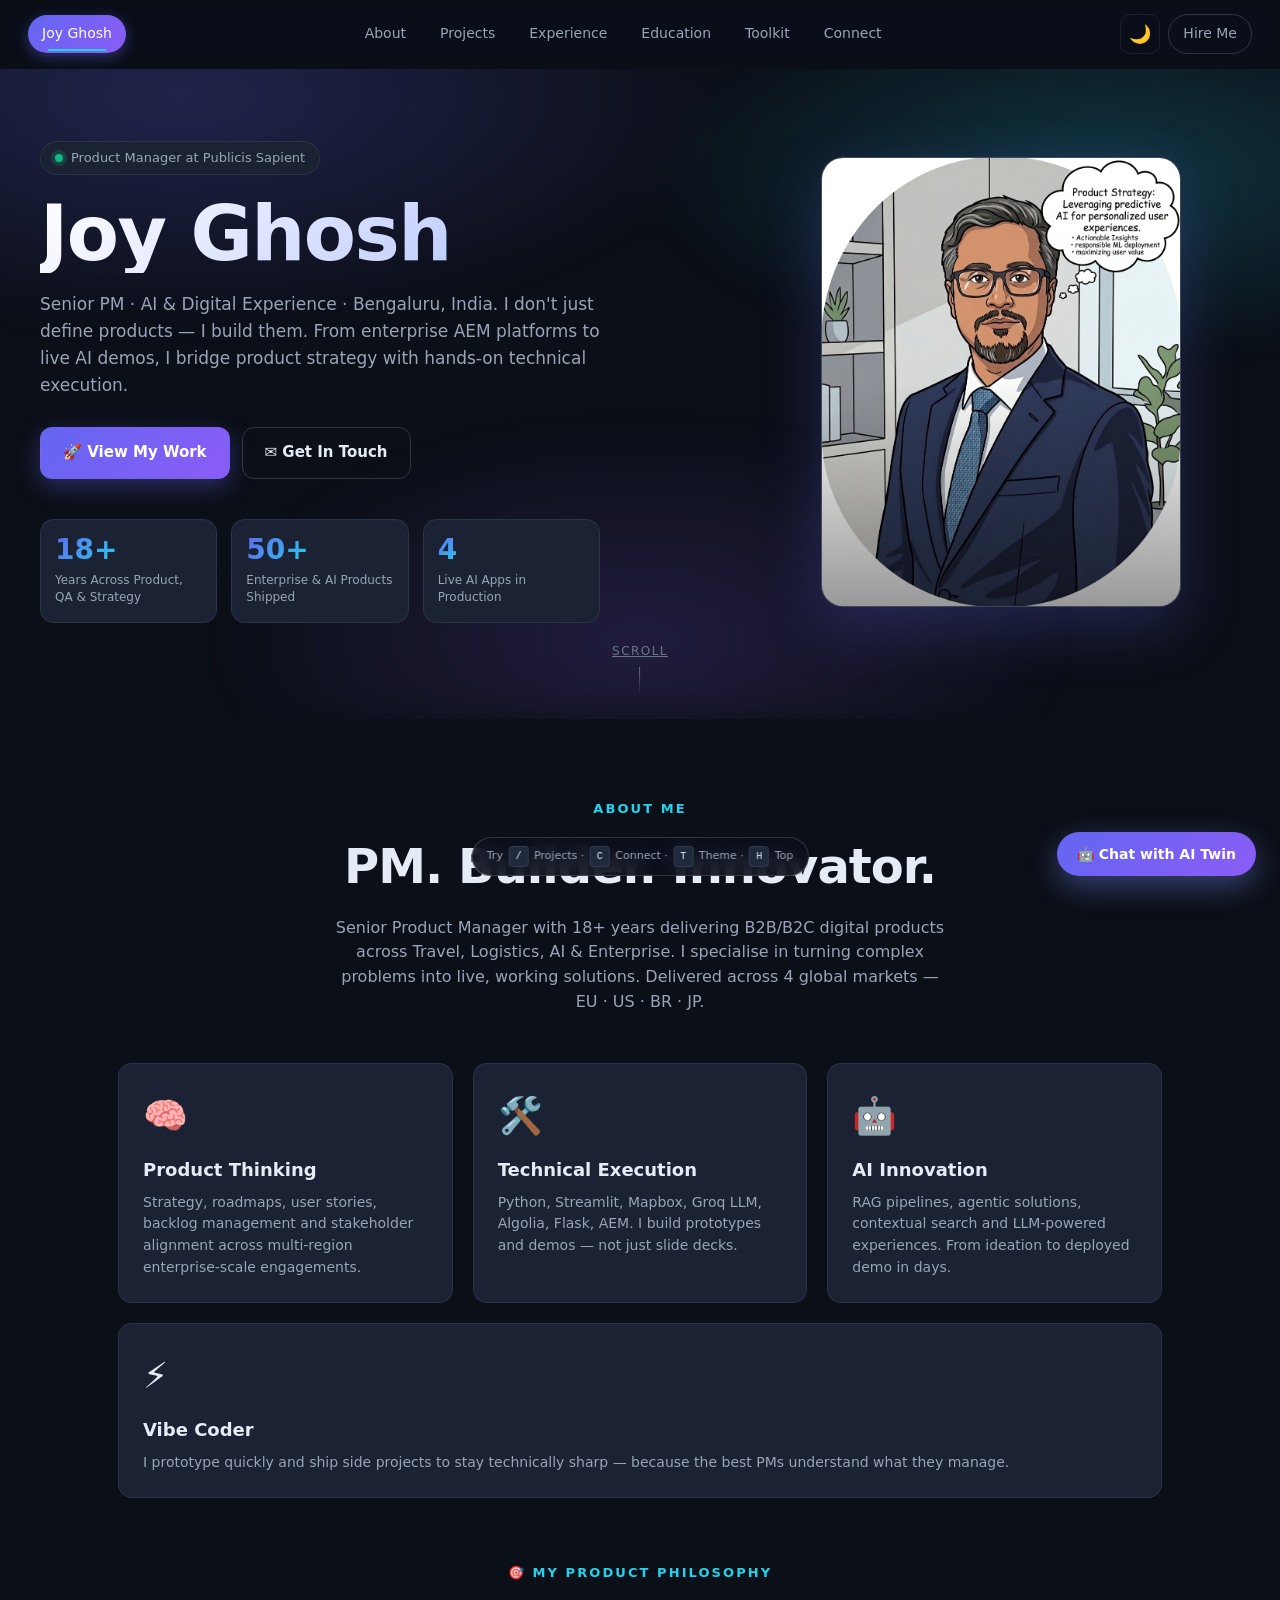
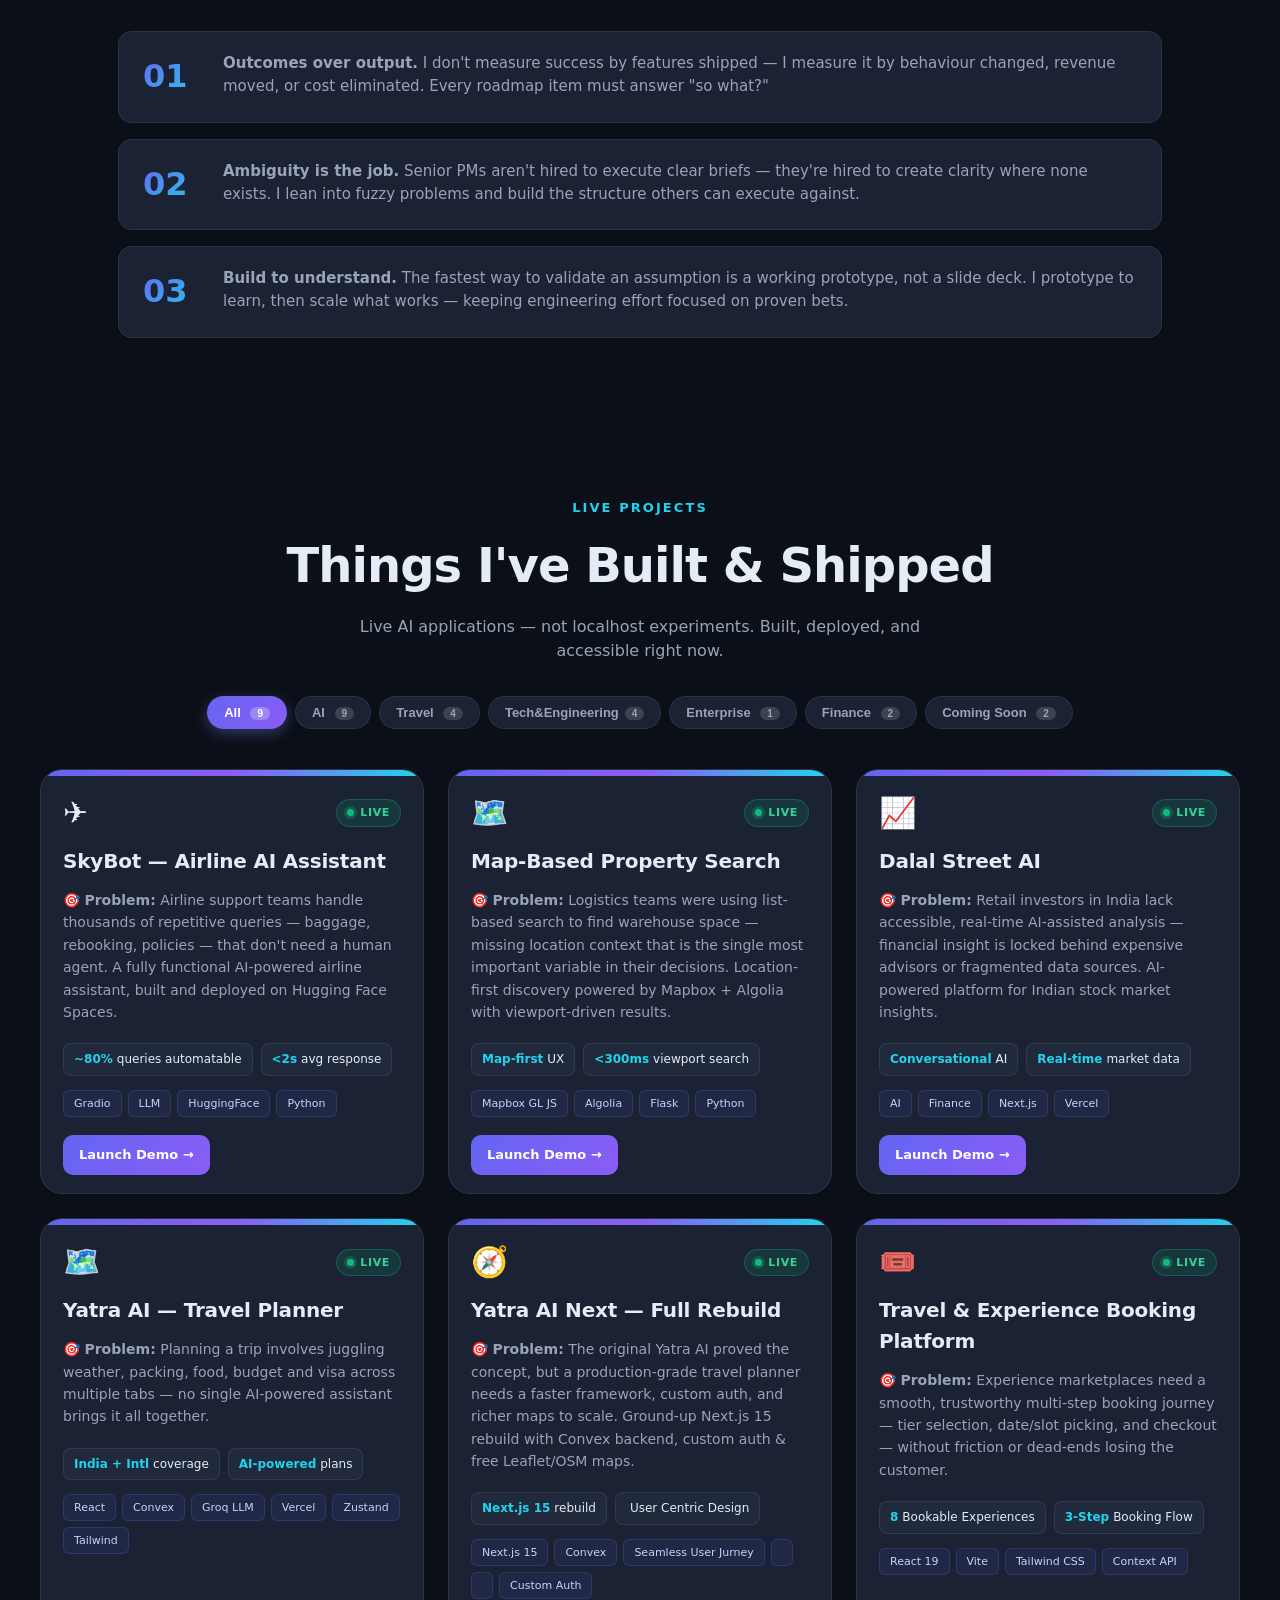
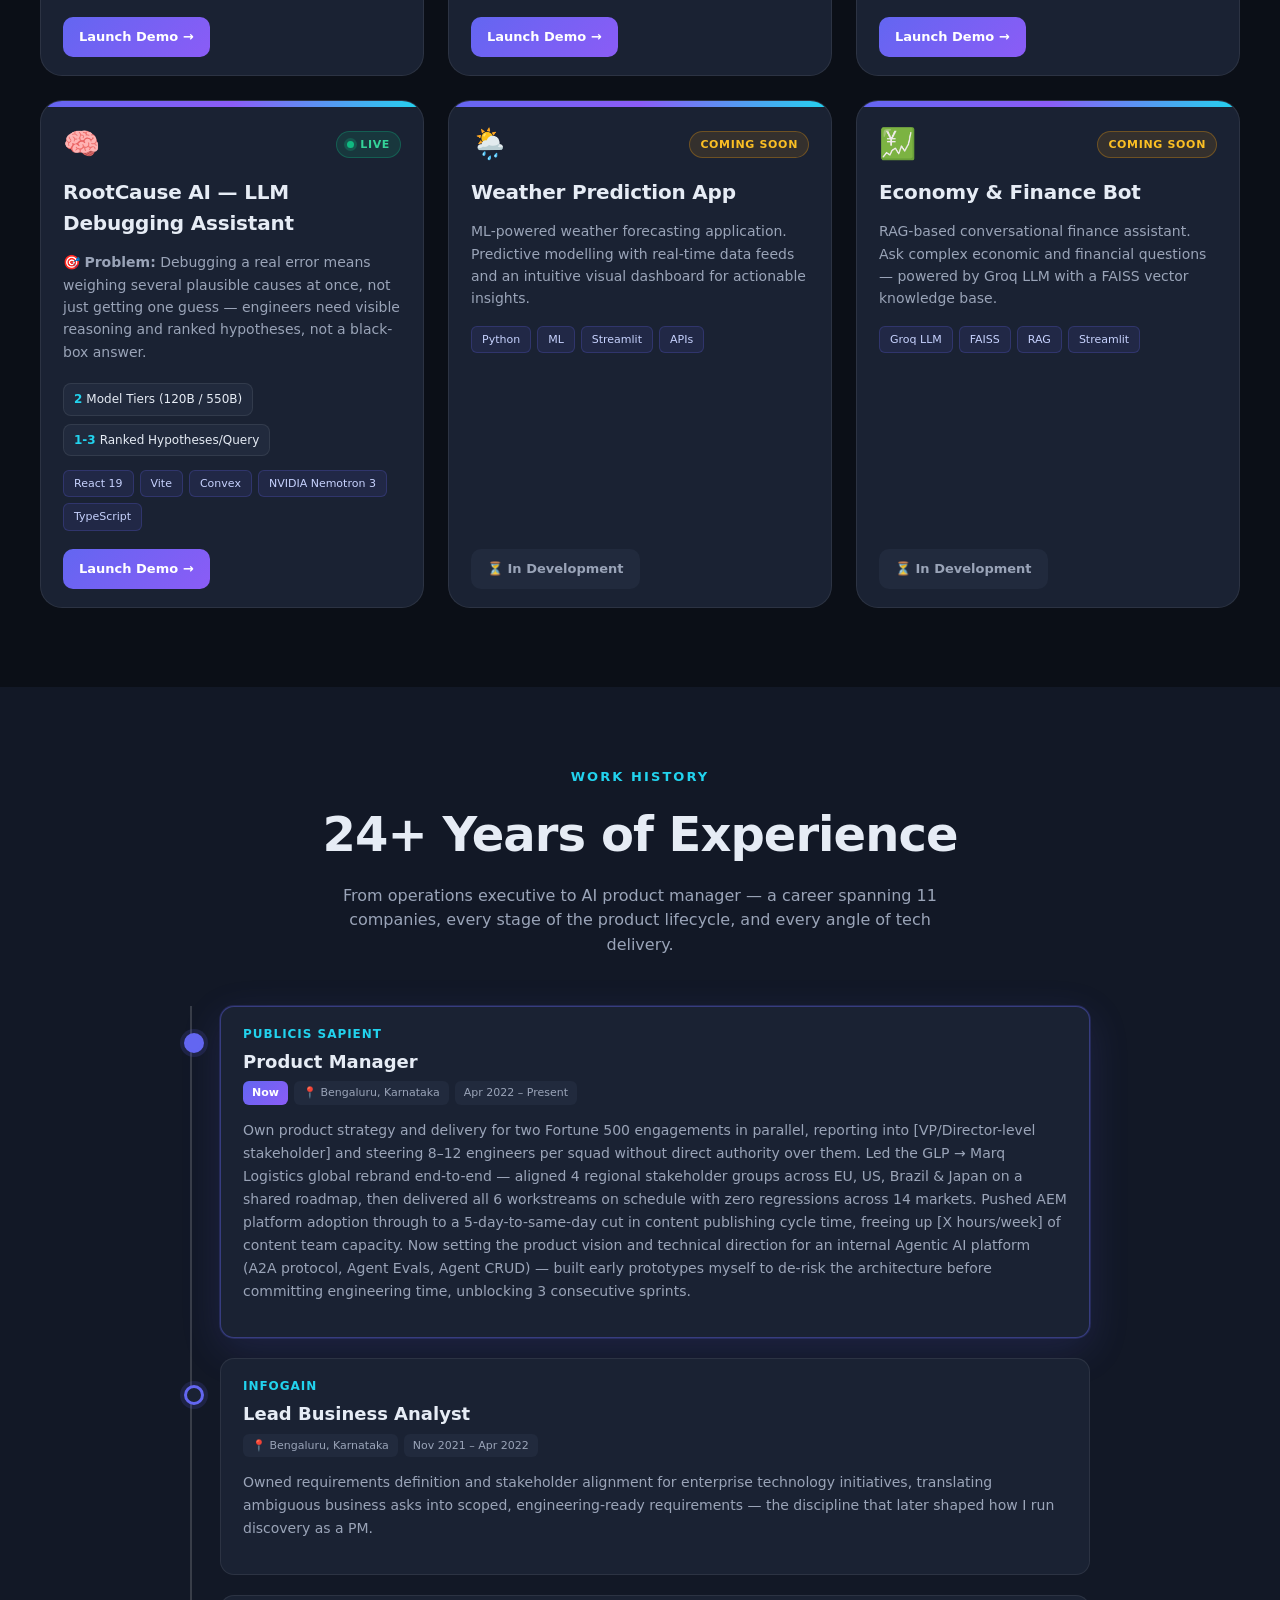
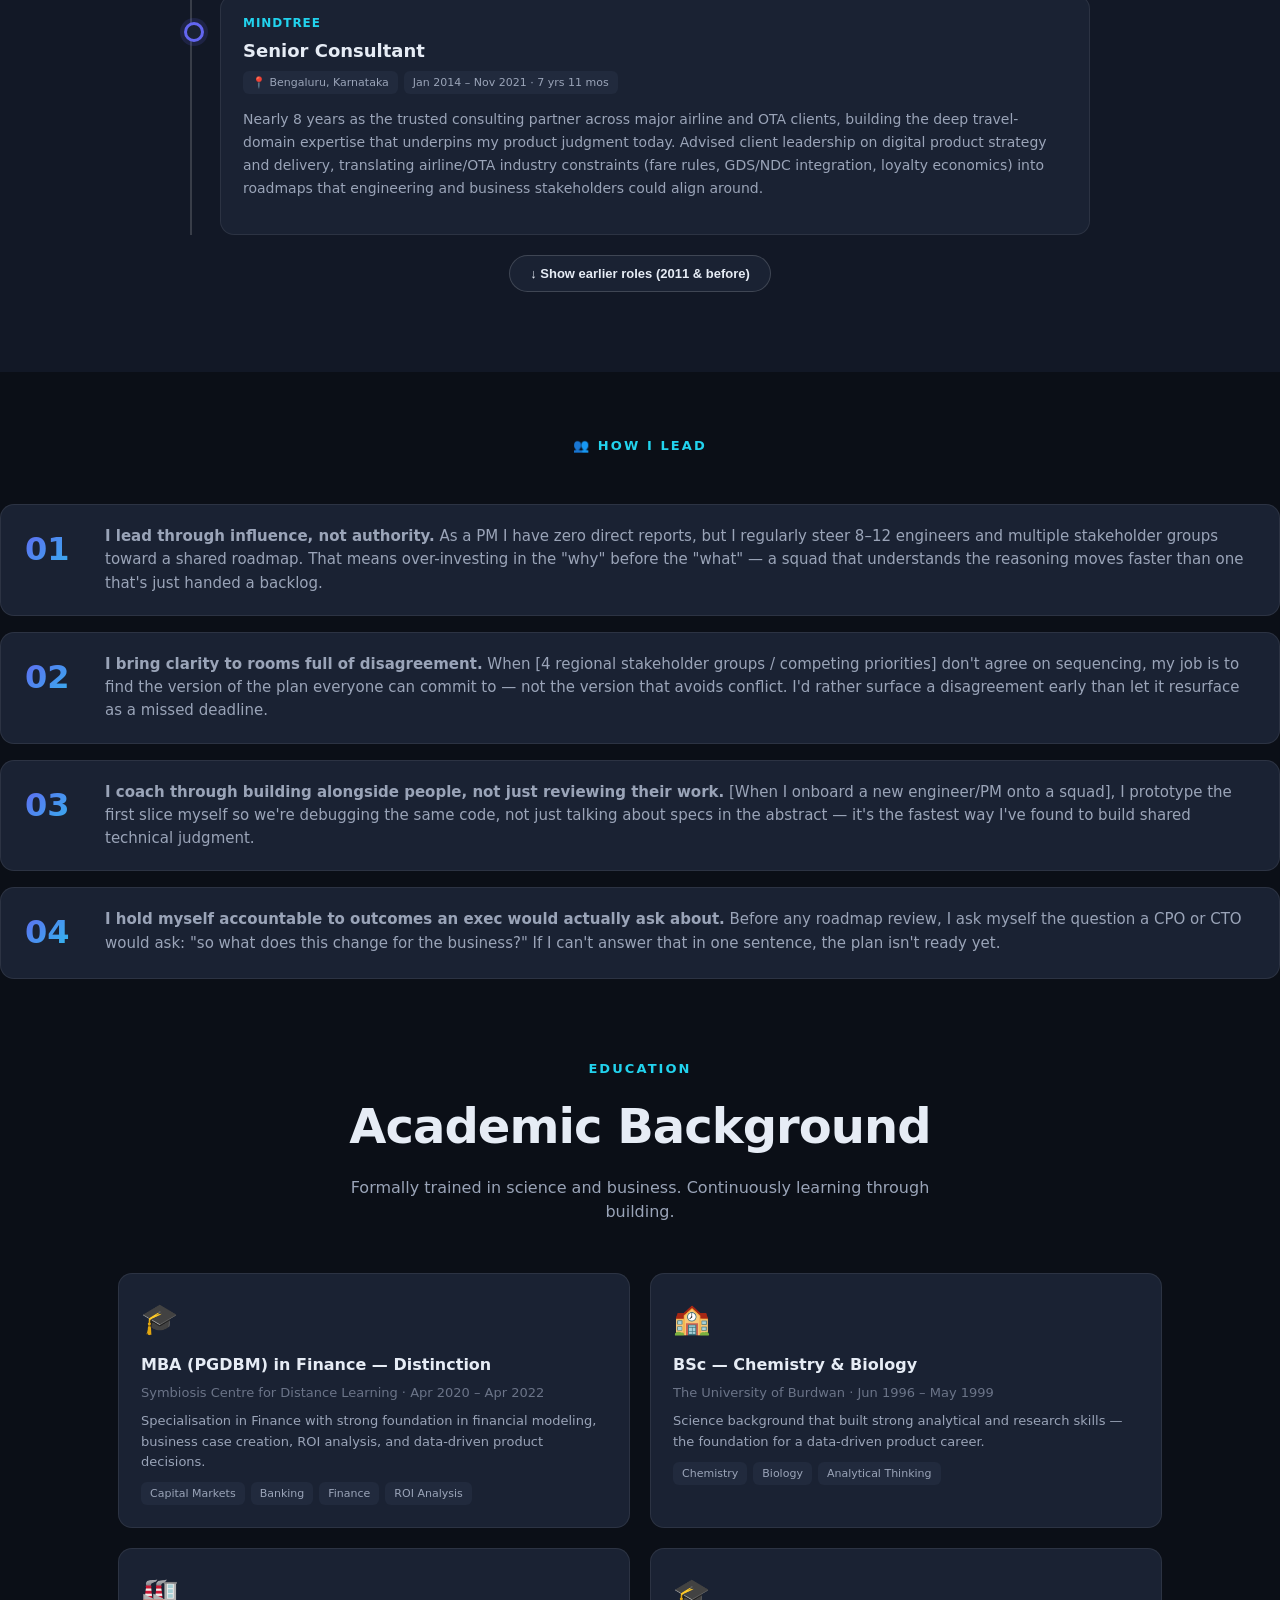
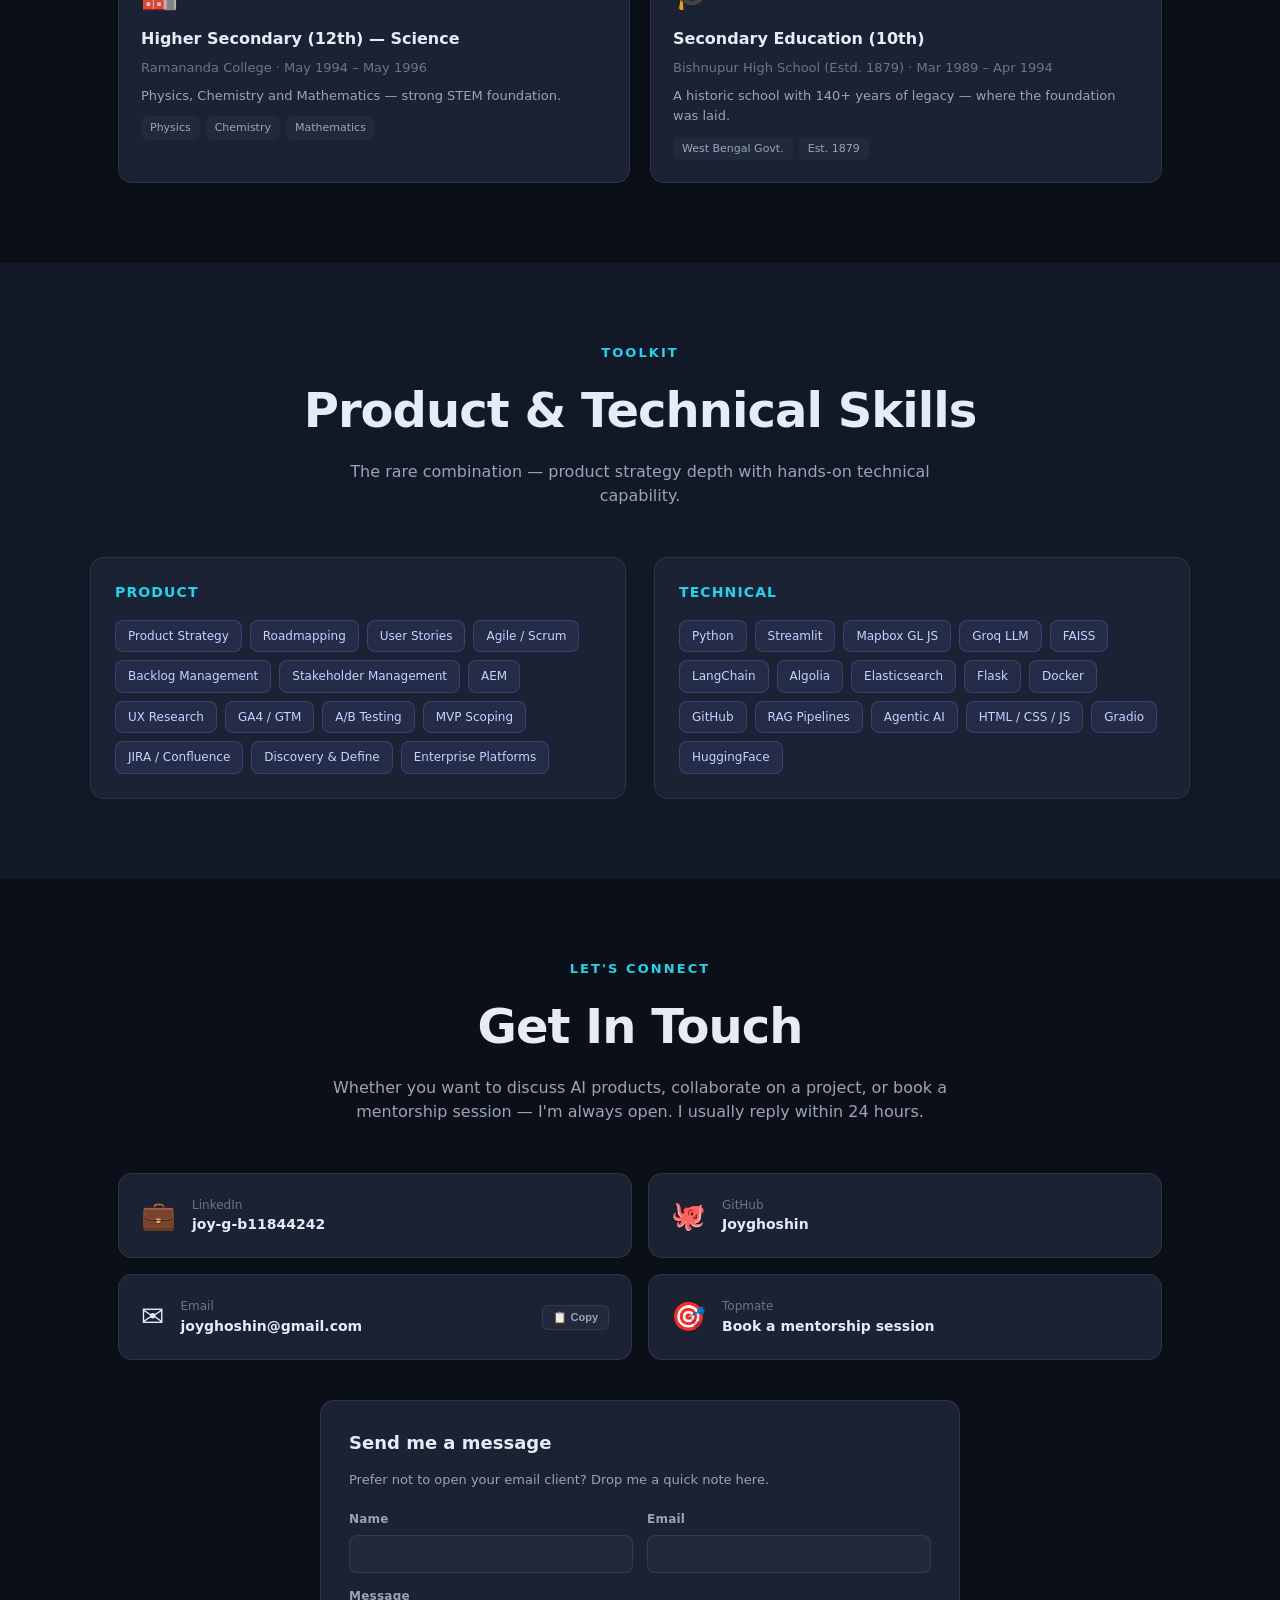
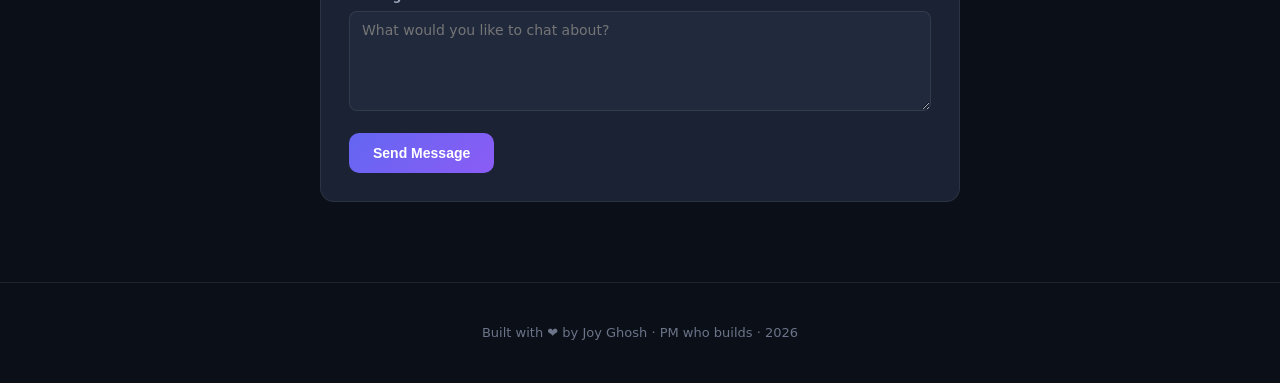
==== index.html @ 9002640f "Update index.html" ====
<!DOCTYPE html>
<html lang="en" data-theme="dark">
<head>
  <meta charset="UTF-8" />
  <meta name="viewport" content="width=device-width, initial-scale=1.0" />
  <title>Joy Ghosh — PM who builds</title>
  <meta name="description" content="Senior Product Manager at Publicis Sapient. AI & Digital Experience. 18+ years across Travel, Logistics, AI & Enterprise. I don't just define products — I build them." />

  <!-- OpenGraph -->
  <meta property="og:title" content="Joy Ghosh — PM who builds" />
  <meta property="og:description" content="Senior PM · AI & Digital Experience · Bengaluru, India. From enterprise AEM platforms to live AI demos." />
  <meta property="og:type" content="website" />
  <meta property="og:image" content="assets/Profile Pic2-for new profile.png" />
  <meta property="og:image:width" content="1200" />
  <meta property="og:image:height" content="630" />
  <meta property="og:url" content="https://joyghoshin.github.io/" />
  <meta name="twitter:card" content="summary_large_image" />
  <meta name="twitter:title" content="Joy Ghosh — PM who builds" />
  <meta name="twitter:description" content="Senior PM · AI & Digital Experience · Bengaluru, India" />
  <meta name="twitter:image" content="assets/og-card.png" />

  <link rel="stylesheet" href="phase1-styles.css" />
  <link rel="stylesheet" href="phase2-styles.css" />
  <link rel="stylesheet" href="phase3-styles.css" />

  <style>
    * { box-sizing: border-box; }
    html, body { margin: 0; padding: 0; scroll-behavior: smooth; }
    body {
      font-family: 'Inter', -apple-system, BlinkMacSystemFont, 'Segoe UI', system-ui, sans-serif;
      background: var(--pj-bg);
      color: var(--pj-text);
      -webkit-font-smoothing: antialiased;
      line-height: 1.55;
      transition: background 300ms ease, color 300ms ease;
    }
    a { color: var(--pj-accent); }
    h1, h2, h3, h4 { margin: 0; }

    .nav-brand { font-weight: 700; font-size: 16px; color: var(--pj-text); text-decoration: none; padding: 0 6px; }
    .nav-right { display: flex; align-items: center; gap: 8px; }

    .hero-photo.no-img {
      display: grid; place-items: center;
      background: linear-gradient(135deg, #4c1d95, #1e40af, #0891b2);
      color: white; font-size: 96px; font-weight: 800; letter-spacing: -0.03em;
    }

    .simple-section { padding: 80px 28px; max-width: 1100px; margin: 0 auto; }
    .simple-section.alt-bg { background: var(--pj-bg-soft); max-width: none; }
    .simple-section.alt-bg > .inner { max-width: 1100px; margin: 0 auto; }

    .cards-3col { display: grid; gap: 20px; grid-template-columns: repeat(3, 1fr); margin-top: 32px; }
    @media (max-width: 900px) { .cards-3col { grid-template-columns: 1fr; } }
    .value-card { padding: 24px; background: var(--pj-surface); border: 1px solid var(--pj-border); border-radius: var(--pj-radius); }
    .value-card .icon { font-size: 36px; margin-bottom: 12px; }
    .value-card h4 { font-size: 18px; margin-bottom: 8px; }
    .value-card p { color: var(--pj-text-dim); font-size: 14px; margin: 0; }

    .philosophy-list { display: grid; gap: 16px; margin-top: 32px; }
    .philosophy-item {
      display: grid; grid-template-columns: 60px 1fr; gap: 20px;
      padding: 20px 24px; background: var(--pj-surface);
      border: 1px solid var(--pj-border); border-radius: var(--pj-radius);
    }
    .philosophy-item .num {
      font-size: 32px; font-weight: 800;
      background: linear-gradient(135deg, var(--pj-primary), var(--pj-accent));
      -webkit-background-clip: text; background-clip: text; color: transparent;
    }
    .philosophy-item p { margin: 0; color: var(--pj-text-dim); font-size: 15px; }

    .edu-grid { display: grid; gap: 20px; grid-template-columns: repeat(2, 1fr); margin-top: 32px; }
    @media (max-width: 720px) { .edu-grid { grid-template-columns: 1fr; } }
    .edu-card { padding: 22px; background: var(--pj-surface); border: 1px solid var(--pj-border); border-radius: var(--pj-radius); }
    .edu-card .icon { font-size: 30px; margin-bottom: 10px; }
    .edu-card h4 { font-size: 16px; margin-bottom: 6px; }
    .edu-card .meta { color: var(--pj-text-mute); font-size: 13px; margin-bottom: 8px; }
    .edu-card p { color: var(--pj-text-dim); font-size: 13px; margin: 0 0 10px; }
    .edu-card .tags { display: flex; flex-wrap: wrap; gap: 6px; }
    .edu-card .tags span { padding: 3px 9px; border-radius: 6px; background: var(--pj-surface-2); font-size: 11px; color: var(--pj-text-dim); }

    .toolkit-grid { display: grid; gap: 28px; grid-template-columns: 1fr 1fr; margin-top: 32px; }
    @media (max-width: 720px) { .toolkit-grid { grid-template-columns: 1fr; } }
    .toolkit-col { padding: 24px; background: var(--pj-surface); border: 1px solid var(--pj-border); border-radius: var(--pj-radius); }
    .toolkit-col h4 { font-size: 14px; letter-spacing: 0.08em; text-transform: uppercase; color: var(--pj-accent); margin-bottom: 16px; }
    .skill-chips { display: flex; flex-wrap: wrap; gap: 8px; }
    .skill-chip {
      padding: 6px 12px; border-radius: 8px;
      background: rgba(124,140,255,0.10);
      border: 1px solid rgba(124,140,255,0.22);
      color: #c7d2fe; font-size: 12px; font-weight: 500;
    }

    .connect-grid { display: grid; gap: 16px; grid-template-columns: repeat(2, 1fr); margin-top: 32px; }
    @media (max-width: 720px) { .connect-grid { grid-template-columns: 1fr; } }
    .connect-card {
      display: flex; align-items: center; gap: 16px;
      padding: 20px 22px;
      background: var(--pj-surface); border: 1px solid var(--pj-border);
      border-radius: var(--pj-radius);
      text-decoration: none; color: var(--pj-text);
      transition: all var(--pj-t-fast) var(--pj-ease);
    }
    .connect-card:hover { transform: translateY(-3px); border-color: var(--pj-border-strong); box-shadow: var(--pj-shadow); }
    .connect-card .icon { font-size: 28px; }
    .connect-card .label { display: block; font-size: 12px; color: var(--pj-text-mute); }
    .connect-card .value { display: block; font-weight: 600; font-size: 14px; }

    .site-footer { padding: 40px 28px; text-align: center; color: var(--pj-text-mute); font-size: 13px; border-top: 1px solid var(--pj-border); }

    /* ---- SINGLE floating AI Twin FAB (SkyBot removed) ---- */
    .fab-stack { position: fixed; bottom: 24px; right: 24px; z-index: 40; }
    .fab {
      display: inline-flex; align-items: center; gap: 8px;
      padding: 14px 20px; border-radius: 999px;
      background: linear-gradient(135deg, var(--pj-primary), var(--pj-primary-2));
      color: #fff !important; font-weight: 600; font-size: 14px;
      text-decoration: none;
      box-shadow: 0 10px 30px rgba(124,140,255,0.4);
      transition: transform var(--pj-t-fast) var(--pj-ease);
      cursor: pointer; border: none; font-family: inherit;
    }
    .fab:hover { transform: translateY(-3px); }
  </style>
</head>
<body>

  <!-- ============ NAV ============ -->
  <nav class="site-nav">
    <a href="#top" class="nav-brand">Joy Ghosh</a>
    <ul>
      <li><a href="#about">About</a></li>
      <li><a href="#projects">Projects</a></li>
      <li><a href="#experience">Experience</a></li>
      <li><a href="#education">Education</a></li>
      <li><a href="#toolkit">Toolkit</a></li>
      <li><a href="#connect">Connect</a></li>
    </ul>
    <div class="nav-right">
      <button class="theme-toggle" aria-label="Toggle theme" title="Toggle theme (press T)">
        <span class="moon">🌙</span><span class="sun">☀️</span>
      </button>
      <a href="mailto:joyghoshin@gmail.com" class="nav-cta only-desktop">Hire Me</a>
      <button class="nav-toggle" aria-label="Toggle menu">☰</button>
    </div>
  </nav>

  <!-- ============ HERO ============ -->
  <section class="hero" id="top">
    <div class="hero-grid">
      <div class="hero-copy reveal">
        <span class="hero-eyebrow">Product Manager at Publicis Sapient</span>
        <h1>Joy Ghosh</h1>
        <p class="tagline">
          Senior PM · AI &amp; Digital Experience · Bengaluru, India.
          I don't just define products — I build them. From enterprise AEM platforms
          to live AI demos, I bridge product strategy with hands-on technical execution.
        </p>
        <div class="hero-ctas">
          <a href="#projects" class="btn btn-primary">🚀 View My Work</a>
          <a href="#connect"  class="btn btn-ghost">✉️ Get In Touch</a>
        </div>
        <div class="hero-stats reveal-stagger">
          <div class="hero-stat"><span class="num">18+</span><span class="lbl">Years Across Product, QA &amp; Strategy</span></div>
          <div class="hero-stat"><span class="num">50+</span><span class="lbl">Enterprise &amp; AI Products Shipped</span></div>
          <div class="hero-stat"><span class="num">4</span><span class="lbl">Live AI Apps in Production</span></div>
        </div>
      </div>
     <div class="hero-photo reveal" aria-label="Joy Ghosh profile picture">
  <img src="Profile Pic2-for new profile.png" alt="Joy Ghosh" />
</div>
    </div>
    <a href="#about" class="scroll-cue" aria-label="Scroll to About">Scroll</a>
  </section>

  <!-- ============ ABOUT ============ -->
  <section class="simple-section" id="about">
    <div class="section-head reveal">
      <div class="section-eyebrow">About Me</div>
      <h2>PM. Builder. Innovator.</h2>
      <p>Senior Product Manager with 18+ years delivering B2B/B2C digital products across Travel, Logistics, AI &amp; Enterprise. I specialise in turning complex problems into live, working solutions. Delivered across 4 global markets — EU · US · BR · JP.</p>
    </div>

    <div class="cards-3col reveal reveal-stagger">
      <div class="value-card"><div class="icon">🧠</div><h4>Product Thinking</h4><p>Strategy, roadmaps, user stories, backlog management and stakeholder alignment across multi-region enterprise-scale engagements.</p></div>
      <div class="value-card"><div class="icon">🛠️</div><h4>Technical Execution</h4><p>Python, Streamlit, Mapbox, Groq LLM, Algolia, Flask, AEM. I build prototypes and demos — not just slide decks.</p></div>
      <div class="value-card"><div class="icon">🤖</div><h4>AI Innovation</h4><p>RAG pipelines, agentic solutions, contextual search and LLM-powered experiences. From ideation to deployed demo in days.</p></div>
    </div>

    <div class="cards-3col reveal" style="grid-template-columns: 1fr; margin-top: 20px;">
      <div class="value-card"><div class="icon">⚡</div><h4>Vibe Coder</h4><p>I prototype quickly and ship side projects to stay technically sharp — because the best PMs understand what they manage.</p></div>
    </div>

    <div class="section-head reveal" style="margin-top: 64px;"><div class="section-eyebrow">🎯 My Product Philosophy</div></div>

    <div class="philosophy-list reveal reveal-stagger">
      <div class="philosophy-item"><span class="num">01</span><p><strong>Outcomes over output.</strong> I don't measure success by features shipped — I measure it by behaviour changed, revenue moved, or cost eliminated. Every roadmap item must answer "so what?"</p></div>
      <div class="philosophy-item"><span class="num">02</span><p><strong>Ambiguity is the job.</strong> Senior PMs aren't hired to execute clear briefs — they're hired to create clarity where none exists. I lean into fuzzy problems and build the structure others can execute against.</p></div>
      <div class="philosophy-item"><span class="num">03</span><p><strong>Build to understand.</strong> The fastest way to validate an assumption is a working prototype, not a slide deck. I prototype to learn, then scale what works — keeping engineering effort focused on proven bets.</p></div>
    </div>
  </section>

  <!-- ============ PROJECTS ============ -->
  <section class="projects" id="projects">
    <div class="projects-wrap">
      <div class="section-head reveal">
        <div class="section-eyebrow">Live Projects</div>
        <h2>Things I've Built &amp; Shipped</h2>
        <p>Live AI applications — not localhost experiments. Built, deployed, and accessible right now.</p>
      </div>

      <div class="filter-tabs reveal">
        <button class="filter-tab is-active" data-filter="all">All <span class="count">7</span></button>
        <button class="filter-tab" data-filter="ai">AI <span class="count">0</span></button>
        <button class="filter-tab" data-filter="travel">Travel <span class="count">0</span></button>
        <button class="filter-tab" data-filter="travel">Tech&Engineering<span class="count">0</span></button>
        <button class="filter-tab" data-filter="enterprise">Enterprise <span class="count">0</span></button>
        <button class="filter-tab" data-filter="finance">Finance <span class="count">0</span></button>
        <button class="filter-tab" data-filter="soon">Coming Soon <span class="count">0</span></button>
      </div>

      <div class="project-grid reveal reveal-stagger">

        <article class="project-card" data-category="ai travel">
          <div class="project-card__strip"></div>
          <div class="project-card__body">
            <div class="project-card__head"><span class="project-card__icon">✈️</span><span class="badge badge-live">Live</span></div>
            <h3>SkyBot — Airline AI Assistant</h3>
            <p class="project-card__desc">🎯 <strong>Problem:</strong> Airline support teams handle thousands of repetitive queries — baggage, rebooking, policies — that don't need a human agent. A fully functional AI-powered airline assistant, built and deployed on Hugging Face Spaces.</p>
            <div class="metric-row"><span class="metric-pill"><strong>~80%</strong>queries automatable</span><span class="metric-pill"><strong>&lt;2s</strong>avg response</span></div>
            <div class="chip-row"><span class="chip">Gradio</span><span class="chip">LLM</span><span class="chip">HuggingFace</span><span class="chip">Python</span></div>
            <a href="https://joyghoshin-sktbotnew.hf.space" target="_blank" rel="noopener" class="project-card__cta">Launch Demo →</a>
          </div>
        </article>

        <article class="project-card" data-category="enterprise ai">
          <div class="project-card__strip"></div>
          <div class="project-card__body">
            <div class="project-card__head"><span class="project-card__icon">🗺️</span><span class="badge badge-live">Live</span></div>
            <h3>Map-Based Property Search</h3>
            <p class="project-card__desc">🎯 <strong>Problem:</strong> Logistics teams were using list-based search to find warehouse space — missing location context that is the single most important variable in their decisions. Location-first discovery powered by Mapbox + Algolia with viewport-driven results.</p>
            <div class="metric-row"><span class="metric-pill"><strong>Map-first</strong>UX</span><span class="metric-pill"><strong>&lt;300ms</strong>viewport search</span></div>
            <div class="chip-row"><span class="chip">Mapbox GL JS</span><span class="chip">Algolia</span><span class="chip">Flask</span><span class="chip">Python</span></div>
           <a href="https://huggingface.co/spaces/joyghoshin/map-based-prop-search" target="_blank" rel="noopener" class="project-card__cta">Launch Demo →</a>
          </div>
        </article>

        <article class="project-card" data-category="ai finance">
          <div class="project-card__strip"></div>
          <div class="project-card__body">
            <div class="project-card__head"><span class="project-card__icon">📈</span><span class="badge badge-live">Live</span></div>
            <h3>Dalal Street AI</h3>
            <p class="project-card__desc">🎯 <strong>Problem:</strong> Retail investors in India lack accessible, real-time AI-assisted analysis — financial insight is locked behind expensive advisors or fragmented data sources. AI-powered platform for Indian stock market insights.</p>
            <div class="metric-row"><span class="metric-pill"><strong>Conversational</strong>AI</span><span class="metric-pill"><strong>Real-time</strong>market data</span></div>
            <div class="chip-row"><span class="chip">AI</span><span class="chip">Finance</span><span class="chip">Next.js</span><span class="chip">Vercel</span></div>
           <a href="https://dalal-street-ai-pmpn.vercel.app/login" target="_blank" rel="noopener" class="project-card__cta">Launch Demo →</a>
          </div>
        </article>

        <article class="project-card" data-category="ai travel">
          <div class="project-card__strip"></div>
          <div class="project-card__body">
            <div class="project-card__head"><span class="project-card__icon">🗺️</span><span class="badge badge-live">Live</span></div>
            <h3>Yatra AI — Travel Planner</h3>
            <p class="project-card__desc">🎯 <strong>Problem:</strong> Planning a trip involves juggling weather, packing, food, budget and visa across multiple tabs — no single AI-powered assistant brings it all together.</p>
            <div class="metric-row"><span class="metric-pill"><strong>India + Intl</strong>coverage</span><span class="metric-pill"><strong>AI-powered</strong>plans</span></div>
            <div class="chip-row"><span class="chip">React</span><span class="chip">Convex</span><span class="chip">Groq LLM</span><span class="chip">Vercel</span><span class="chip">Zustand</span><span class="chip">Tailwind</span></div>
            <a href="https://yatra-ai-pi.vercel.app/" target="_blank" rel="noopener" class="project-card__cta">Launch Demo →</a>
          </div>
        </article>

        <article class="project-card" data-category="ai travel">
          <div class="project-card__strip"></div>
          <div class="project-card__body">
            <div class="project-card__head"><span class="project-card__icon">🧭</span><span class="badge badge-live">Live</span></div>
            <h3>Yatra AI Next — Full Rebuild</h3>
            <p class="project-card__desc">🎯 <strong>Problem:</strong> The original Yatra AI proved the concept, but a production-grade travel planner needs a faster framework, custom auth, and richer maps to scale. Ground-up Next.js 15 rebuild with Convex backend, custom auth &amp; free Leaflet/OSM maps.</p>
            <div class="metric-row"><span class="metric-pill"><strong>Next.js 15</strong>rebuild</span><span class="metric-pill"><strong></strong>User Centric Design</span></div>
            <div class="chip-row"><span class="chip">Next.js 15</span><span class="chip">Convex</span><span class="chip">Seamless User Jurney</span><span class="chip"></span><span class="chip"></span><span class="chip">Custom Auth</span></div>
            <a href="https://yatra-ai-next-h71k.vercel.app/" target="_blank" rel="noopener" class="project-card__cta">Launch Demo →</a>
          </div>
        </article>

      <article class="project-card" data-category="ai travel">
  <div class="project-card__strip"></div>
  <div class="project-card__body">
    <div class="project-card__head"><span class="project-card__icon">🎟️</span><span class="badge badge-live">Live</span></div>
    <h3>Travel &amp; Experience Booking Platform</h3>
    <p class="project-card__desc">🎯 <strong>Problem:</strong> Experience marketplaces need a smooth, trustworthy multi-step booking journey — tier selection, date/slot picking, and checkout — without friction or dead-ends losing the customer.</p>
    <div class="metric-row"><span class="metric-pill"><strong>8</strong>Bookable Experiences</span><span class="metric-pill"><strong>3-Step</strong>Booking Flow</span></div>
    <div class="chip-row"><span class="chip">React 19</span><span class="chip">Vite</span><span class="chip">Tailwind CSS</span><span class="chip">Context API</span></div>
    <a href="https://imaginative-liger-0af34a.netlify.app/" target="_blank" rel="noopener" class="project-card__cta">Launch Demo →</a>
  </div>
</article>

<article class="project-card" data-category="ai Tech&Engineering">
  <div class="project-card__strip"></div>
  <div class="project-card__body">
    <div class="project-card__head"><span class="project-card__icon">🧠</span><span class="badge badge-live">Live</span></div>
    <h3>RootCause AI — LLM Debugging Assistant</h3>
    <p class="project-card__desc">🎯 <strong>Problem:</strong> Debugging a real error means weighing several plausible causes at once, not just getting one guess — engineers need visible reasoning and ranked hypotheses, not a black-box answer.</p>
    <div class="metric-row"><span class="metric-pill"><strong>2</strong>Model Tiers (120B / 550B)</span><span class="metric-pill"><strong>1-3</strong>Ranked Hypotheses/Query</span></div>
    <div class="chip-row"><span class="chip">React 19</span><span class="chip">Vite</span><span class="chip">Convex</span><span class="chip">NVIDIA Nemotron 3</span><span class="chip">TypeScript</span></div>
    <a href="https://superlative-chebakia-e00169.netlify.app/" target="_blank" rel="noopener" class="project-card__cta">Launch Demo →</a>
  </div>
</article>

        <article class="project-card" data-category="soon ai">
          <div class="project-card__strip"></div>
          <div class="project-card__body">
            <div class="project-card__head"><span class="project-card__icon">🌦️</span><span class="badge badge-soon">Coming Soon</span></div>
            <h3>Weather Prediction App</h3>
            <p class="project-card__desc">ML-powered weather forecasting application. Predictive modelling with real-time data feeds and an intuitive visual dashboard for actionable insights.</p>
            <div class="chip-row"><span class="chip">Python</span><span class="chip">ML</span><span class="chip">Streamlit</span><span class="chip">APIs</span></div>
            <a class="project-card__cta project-card__cta--muted">⏳ In Development</a>
          </div>
        </article>

        <article class="project-card" data-category="soon ai finance">
          <div class="project-card__strip"></div>
          <div class="project-card__body">
            <div class="project-card__head"><span class="project-card__icon">💹</span><span class="badge badge-soon">Coming Soon</span></div>
            <h3>Economy &amp; Finance Bot</h3>
            <p class="project-card__desc">RAG-based conversational finance assistant. Ask complex economic and financial questions — powered by Groq LLM with a FAISS vector knowledge base.</p>
            <div class="chip-row"><span class="chip">Groq LLM</span><span class="chip">FAISS</span><span class="chip">RAG</span><span class="chip">Streamlit</span></div>
            <a class="project-card__cta project-card__cta--muted">⏳ In Development</a>
          </div>
        </article>

      </div>
    </div>
  </section>

  <!-- ============ EXPERIENCE ============ -->
 <!-- ============ EXPERIENCE ============ -->
  <section class="experience" id="experience">
    <div class="exp-wrap">
      <div class="section-head reveal">
        <div class="section-eyebrow">Work History</div>
        <h2>24+ Years of Experience</h2>
        <p>From operations executive to AI product manager — a career spanning 11 companies, every stage of the product lifecycle, and every angle of tech delivery.</p>
      </div>

      <div class="timeline reveal">
        <div class="timeline-item is-current">
          <div class="timeline-head"><span class="timeline-company">Publicis Sapient</span></div>
          <h3>Product Manager</h3>
          <div class="timeline-meta"><span class="now">Now</span><span>📍 Bengaluru, Karnataka</span><span>Apr 2022 – Present</span></div>
          <p class="timeline-body">Own product strategy and delivery for two Fortune 500 engagements in parallel, reporting into [VP/Director-level stakeholder] and steering 8–12 engineers per squad without direct authority over them. Led the GLP → Marq Logistics global rebrand end-to-end — aligned 4 regional stakeholder groups across EU, US, Brazil &amp; Japan on a shared roadmap, then delivered all 6 workstreams on schedule with zero regressions across 14 markets. Pushed AEM platform adoption through to a 5-day-to-same-day cut in content publishing cycle time, freeing up [X hours/week] of content team capacity. Now setting the product vision and technical direction for an internal Agentic AI platform (A2A protocol, Agent Evals, Agent CRUD) — built early prototypes myself to de-risk the architecture before committing engineering time, unblocking 3 consecutive sprints.</p>
        </div>
        <div class="timeline-item">
          <div class="timeline-head"><span class="timeline-company">Infogain</span></div>
          <h3>Lead Business Analyst</h3>
          <div class="timeline-meta"><span>📍 Bengaluru, Karnataka</span><span>Nov 2021 – Apr 2022</span></div>
          <p class="timeline-body">Owned requirements definition and stakeholder alignment for enterprise technology initiatives, translating ambiguous business asks into scoped, engineering-ready requirements — the discipline that later shaped how I run discovery as a PM.</p>
        </div>
        <div class="timeline-item">
          <div class="timeline-head"><span class="timeline-company">Mindtree</span></div>
          <h3>Senior Consultant</h3>
          <div class="timeline-meta"><span>📍 Bengaluru, Karnataka</span><span>Jan 2014 – Nov 2021 · 7 yrs 11 mos</span></div>
          <p class="timeline-body">Nearly 8 years as the trusted consulting partner across major airline and OTA clients, building the deep travel-domain expertise that underpins my product judgment today. Advised client leadership on digital product strategy and delivery, translating airline/OTA industry constraints (fare rules, GDS/NDC integration, loyalty economics) into roadmaps that engineering and business stakeholders could align around.</p>
        </div>
        <div class="timeline-item is-hidden">
          <div class="timeline-head"><span class="timeline-company">NIIT Technologies Limited</span></div>
          <h3>Senior Business Analyst</h3>
          <div class="timeline-meta"><span>📍 Greater Noida, UP</span><span>Aug 2011 – Dec 2013</span></div>
          <p class="timeline-body">Delivered travel-domain business analysis for enterprise clients, building the requirements-to-delivery rigor that carried forward into every later product role.</p>
        </div>
        <div class="timeline-item is-hidden">
          <div class="timeline-head"><span class="timeline-company">AppLabs</span></div>
          <h3>Senior Operations Executive / Team Lead / Manager</h3>
          <div class="timeline-meta"><span>📍 Greater Hyderabad</span><span>Jun 2010 – Jul 2011</span></div>
          <p class="timeline-body">Led a frontline team through day-to-day operations and quality process improvement — my first formal people-leadership role, managing [team size] direct reports.</p>
        </div>
        <div class="timeline-item is-hidden">
          <div class="timeline-head"><span class="timeline-company">NIIT Technologies Limited</span></div>
          <h3>Senior QA Specialist</h3>
          <div class="timeline-meta"><span>📍 Noida, UP</span><span>Oct 2008 – May 2010</span></div>
          <p class="timeline-body">Owned quality assurance for travel &amp; technology platforms, catching the defects that would have reached real travelers — early training in thinking from the end-user's perspective.</p>
        </div>
        <div class="timeline-item is-hidden">
          <div class="timeline-head"><span class="timeline-company">InterGlobe Enterprises ✈️</span></div>
          <h3>QA Specialist</h3>
          <div class="timeline-meta"><span>📍 Gurugram, Haryana</span><span>Feb 2006 – Sep 2008</span></div>
          <p class="timeline-body">Quality assurance for airline systems at InterGlobe Enterprises — the parent company of IndiGo Airlines. This is where 15+ years of airline domain expertise started: I learned the operational realities (booking systems, fare logic, passenger experience) that I still design products against today.</p>
        </div>
        <div class="timeline-item is-hidden">
          <div class="timeline-head"><span class="timeline-company">WNS Global Services SA</span></div>
          <h3>Senior Operations Executive</h3>
          <div class="timeline-meta"><span>📍 Gurugram, Haryana</span><span>Dec 2005 – Jan 2006</span></div>
          <p class="timeline-body">Operations management and BPO services delivery.</p>
        </div>
        <div class="timeline-item is-hidden">
          <div class="timeline-head"><span class="timeline-company">Final Quadrant Solutions Ltd.</span></div>
          <h3>QA Specialist</h3>
          <div class="timeline-meta"><span>📍 Noida, UP</span><span>Jun 2005 – Nov 2005</span></div>
          <p class="timeline-body">Quality assurance for software solutions.</p>
        </div>
        <div class="timeline-item is-hidden">
          <div class="timeline-head"><span class="timeline-company">Intelenet Global Services</span></div>
          <h3>Senior Operations Executive</h3>
          <div class="timeline-meta"><span>📍 New Delhi</span><span>Sep 2004 – May 2005</span></div>
          <p class="timeline-body">Operations management (formerly Technovate India Pvt Limited).</p>
        </div>
        <div class="timeline-item is-hidden">
          <div class="timeline-head"><span class="timeline-company">RDM India Pvt Ltd</span></div>
          <h3>Management Team Member</h3>
          <div class="timeline-meta"><span>📍 Gurugram, Haryana</span><span>Aug 2001 – Aug 2004</span></div>
          <p class="timeline-body">Career starting point — management and operations. The foundation of a 24+ year journey from operations to AI product management.</p>
        </div>
      </div>

      <button class="timeline-toggle" type="button">↓ Show earlier roles (2011 &amp; before)</button>
    </div>
  </section>

  <!-- ============ How I Lead ============ -->
  <div class="section-head reveal" style="margin-top: 64px;"><div class="section-eyebrow">👥 How I Lead</div></div>

    <div class="philosophy-list reveal reveal-stagger">
      <div class="philosophy-item"><span class="num">01</span><p><strong>I lead through influence, not authority.</strong> As a PM I have zero direct reports, but I regularly steer 8–12 engineers and multiple stakeholder groups toward a shared roadmap. That means over-investing in the "why" before the "what" — a squad that understands the reasoning moves faster than one that's just handed a backlog.</p></div>
      <div class="philosophy-item"><span class="num">02</span><p><strong>I bring clarity to rooms full of disagreement.</strong> When [4 regional stakeholder groups / competing priorities] don't agree on sequencing, my job is to find the version of the plan everyone can commit to — not the version that avoids conflict. I'd rather surface a disagreement early than let it resurface as a missed deadline.</p></div>
      <div class="philosophy-item"><span class="num">03</span><p><strong>I coach through building alongside people, not just reviewing their work.</strong> [When I onboard a new engineer/PM onto a squad], I prototype the first slice myself so we're debugging the same code, not just talking about specs in the abstract — it's the fastest way I've found to build shared technical judgment.</p></div>
      <div class="philosophy-item"><span class="num">04</span><p><strong>I hold myself accountable to outcomes an exec would actually ask about.</strong> Before any roadmap review, I ask myself the question a CPO or CTO would ask: "so what does this change for the business?" If I can't answer that in one sentence, the plan isn't ready yet.</p></div>
    </div>
  <!-- ============ EDUCATION ============ -->
  <section class="simple-section" id="education">
    <div class="section-head reveal">
      <div class="section-eyebrow">Education</div>
      <h2>Academic Background</h2>
      <p>Formally trained in science and business. Continuously learning through building.</p>
    </div>

    <div class="edu-grid reveal reveal-stagger">
      <div class="edu-card"><div class="icon">🎓</div><h4>MBA (PGDBM) in Finance — Distinction</h4><div class="meta">Symbiosis Centre for Distance Learning · Apr 2020 – Apr 2022</div><p>Specialisation in Finance with strong foundation in financial modeling, business case creation, ROI analysis, and data-driven product decisions.</p><div class="tags"><span>Capital Markets</span><span>Banking</span><span>Finance</span><span>ROI Analysis</span></div></div>
      <div class="edu-card"><div class="icon">🏫</div><h4>BSc — Chemistry &amp; Biology</h4><div class="meta">The University of Burdwan · Jun 1996 – May 1999</div><p>Science background that built strong analytical and research skills — the foundation for a data-driven product career.</p><div class="tags"><span>Chemistry</span><span>Biology</span><span>Analytical Thinking</span></div></div>
      <div class="edu-card"><div class="icon">🏭</div><h4>Higher Secondary (12th) — Science</h4><div class="meta">Ramananda College · May 1994 – May 1996</div><p>Physics, Chemistry and Mathematics — strong STEM foundation.</p><div class="tags"><span>Physics</span><span>Chemistry</span><span>Mathematics</span></div></div>
      <div class="edu-card"><div class="icon">🎓</div><h4>Secondary Education (10th)</h4><div class="meta">Bishnupur High School (Estd. 1879) · Mar 1989 – Apr 1994</div><p>A historic school with 140+ years of legacy — where the foundation was laid.</p><div class="tags"><span>West Bengal Govt.</span><span>Est. 1879</span></div></div>
    </div>
  </section>

  <!-- ============ TOOLKIT ============ -->
  <section class="simple-section alt-bg" id="toolkit">
    <div class="inner">
      <div class="section-head reveal">
        <div class="section-eyebrow">Toolkit</div>
        <h2>Product &amp; Technical Skills</h2>
        <p>The rare combination — product strategy depth with hands-on technical capability.</p>
      </div>

      <div class="toolkit-grid reveal reveal-stagger">
        <div class="toolkit-col">
          <h4>Product</h4>
          <div class="skill-chips">
            <span class="skill-chip">Product Strategy</span><span class="skill-chip">Roadmapping</span>
            <span class="skill-chip">User Stories</span><span class="skill-chip">Agile / Scrum</span>
            <span class="skill-chip">Backlog Management</span><span class="skill-chip">Stakeholder Management</span>
            <span class="skill-chip">AEM</span><span class="skill-chip">UX Research</span>
            <span class="skill-chip">GA4 / GTM</span><span class="skill-chip">A/B Testing</span>
            <span class="skill-chip">MVP Scoping</span><span class="skill-chip">JIRA / Confluence</span>
            <span class="skill-chip">Discovery &amp; Define</span><span class="skill-chip">Enterprise Platforms</span>
          </div>
        </div>
        <div class="toolkit-col">
          <h4>Technical</h4>
          <div class="skill-chips">
            <span class="skill-chip">Python</span><span class="skill-chip">Streamlit</span>
            <span class="skill-chip">Mapbox GL JS</span><span class="skill-chip">Groq LLM</span>
            <span class="skill-chip">FAISS</span><span class="skill-chip">LangChain</span>
            <span class="skill-chip">Algolia</span><span class="skill-chip">Elasticsearch</span>
            <span class="skill-chip">Flask</span><span class="skill-chip">Docker</span>
            <span class="skill-chip">GitHub</span><span class="skill-chip">RAG Pipelines</span>
            <span class="skill-chip">Agentic AI</span><span class="skill-chip">HTML / CSS / JS</span>
            <span class="skill-chip">Gradio</span><span class="skill-chip">HuggingFace</span>
          </div>
        </div>
      </div>
    </div>
  </section>

  <!-- ============ CONNECT ============ -->
  <section class="simple-section" id="connect">
    <div class="section-head reveal">
      <div class="section-eyebrow">Let's Connect</div>
      <h2>Get In Touch</h2>
      <p>Whether you want to discuss AI products, collaborate on a project, or book a mentorship session — I'm always open. I usually reply within 24 hours.</p>
    </div>

    <div class="connect-grid reveal reveal-stagger">
      <a href="https://www.linkedin.com/in/joy-g-b11844242" target="_blank" rel="noopener" class="connect-card">
        <span class="icon">💼</span>
        <span><span class="label">LinkedIn</span><span class="value">joy-g-b11844242</span></span>
      </a>
      <a href="https://github.com/Joyghoshin" target="_blank" rel="noopener" class="connect-card">
        <span class="icon">🐙</span>
        <span><span class="label">GitHub</span><span class="value">Joyghoshin</span></span>
      </a>
      <a href="mailto:joyghoshin@gmail.com" class="connect-card">
        <span class="icon">✉️</span>
        <span style="flex:1;"><span class="label">Email</span><span class="value">joyghoshin@gmail.com</span></span>
        <button class="copy-email-btn" data-email="joyghoshin@gmail.com" title="Copy email">📋 Copy</button>
      </a>
      <a href="https://topmate.io/joy_ghosh" target="_blank" rel="noopener" class="connect-card">
        <span class="icon">🎯</span>
        <span><span class="label">Topmate</span><span class="value">Book a mentorship session</span></span>
      </a>
    </div>

    <!-- Contact form -->
    <div class="contact-form reveal">
      <h3>Send me a message</h3>
      <p class="subtitle">Prefer not to open your email client? Drop me a quick note here.</p>
      <form action="https://formspree.io/f/YOUR_FORM_ID" method="POST">
        <div class="form-row">
          <div>
            <label for="cf-name">Name</label>
            <input id="cf-name" name="name" type="text" required autocomplete="name" />
          </div>
          <div>
            <label for="cf-email">Email</label>
            <input id="cf-email" name="email" type="email" required autocomplete="email" />
          </div>
        </div>
        <div>
          <label for="cf-msg">Message</label>
          <textarea id="cf-msg" name="message" required placeholder="What would you like to chat about?"></textarea>
        </div>
        <button type="submit">Send Message</button>
        <div class="form-status" role="status" aria-live="polite"></div>
      </form>
    </div>
  </section>

  <!-- ============ AI TWIN TEASER MODAL (small prompt card) ============ -->
  <div class="aitwin-modal" role="dialog" aria-labelledby="aitwin-title">
    <div class="aitwin-modal__head">
      <div class="aitwin-modal__avatar">
        <div class="aitwin-modal__avatar-icon">🤖</div>
        <div>
          <div class="aitwin-modal__title" id="aitwin-title">Joy's AI Twin</div>
          <div class="aitwin-modal__subtitle">Online · Powered by Groq LLaMA 3.3</div>
        </div>
      </div>
      <button class="aitwin-modal__close" aria-label="Close">✕</button>
    </div>

    <p class="aitwin-modal__intro">
      Ask me anything about Joy — his projects, PM philosophy, or how he built this site. Pick a prompt or open the full chat:
    </p>

    <div class="aitwin-modal__prompts">
      <button class="aitwin-prompt" data-prompt="Tell me about your most impactful AI projects">Tell me about your most impactful AI projects</button>
      <button class="aitwin-prompt" data-prompt="What is your product management philosophy?">What is your product management philosophy?</button>
      <button class="aitwin-prompt" data-prompt="Walk me through the MARQ Logistics rebrand">Walk me through the MARQ Logistics rebrand</button>
      <button class="aitwin-prompt" data-prompt="How did you build this portfolio site?">How did you build this portfolio site?</button>
    </div>

    <div class="aitwin-modal__footer">
      <span>💡 Powered by <strong>Groq LLaMA 3.3 70B</strong></span>
      <button type="button" class="aitwin-open-full">Open full chat →</button>
    </div>
  </div>

  <!-- ============ AI TWIN FULL CHAT MODAL (in-page iframe) ============ -->
  <div class="chat-overlay" role="dialog" aria-labelledby="chat-title" aria-modal="true">
    <div class="chat-modal">
      <div class="chat-modal__head">
        <div class="chat-modal__head-left">
          <div class="chat-modal__head-avatar">🤖</div>
          <div>
            <div class="chat-modal__head-title" id="chat-title">Joy's AI Twin</div>
            <div class="chat-modal__head-subtitle">Online · Powered by Groq LLaMA 3.3 70B</div>
          </div>
        </div>
        <div class="chat-modal__head-actions">
          <button class="chat-modal__icon-btn chat-modal__expand" aria-label="Open in new tab" title="Open in new tab">↗</button>
          <button class="chat-modal__icon-btn chat-modal__close" aria-label="Close chat" title="Close (Esc)">✕</button>
        </div>
      </div>
      <div class="chat-modal__body">
        <div class="chat-modal__loader">
          <div class="chat-modal__spinner"></div>
          <div>Waking up Joy's AI Twin...</div>
          <div class="chat-modal__loader-hint">Hugging Face Spaces may take 10–20 seconds to spin up if it's been idle. Hang tight!</div>
        </div>
        <iframe
          class="chat-modal__iframe"
          title="Joy's AI Twin chat"
          allow="clipboard-write; microphone"
          referrerpolicy="no-referrer"
          loading="lazy">
        </iframe>
      </div>
    </div>
  </div>

  <!-- ============ FAB (ONLY AI Twin — SkyBot removed) ============ -->
  <div class="fab-stack">
    <button type="button" class="fab aitwin" aria-label="Chat with AI Twin">🤖 Chat with AI Twin</button>
  </div>

  <!-- Back-to-top -->
  <button class="back-to-top" aria-label="Back to top" title="Back to top (press H)">↑</button>

  <!-- Toast + kbd hint -->
  <div class="toast" role="status" aria-live="polite"></div>
  <div class="kbd-hint">
    Try <kbd>/</kbd> Projects · <kbd>C</kbd> Connect · <kbd>T</kbd> Theme · <kbd>H</kbd> Top
  </div>

  <!-- ============ FOOTER ============ -->
  <footer class="site-footer">
    Built with ❤️ by Joy Ghosh · PM who builds · <span id="year">2026</span>
  </footer>

  <script src="phase1-scripts.js" defer></script>
  <script src="phase2-scripts.js" defer></script>
  <script src="phase3-scripts.js" defer></script>
  <script>
    document.getElementById('year').textContent = new Date().getFullYear();
  </script>
</body>
</html>
---- phase1-styles.css ----
/* ============================================================
   Joy Ghosh Portfolio — PHASE 1 UI/UX Upgrade Stylesheet
   Drop-in CSS. Safe to append to your existing stylesheet.
   No content changes. Only visual/interaction polish.
   ============================================================ */

/* ---------- 1. DESIGN TOKENS (root variables) ---------- */
:root {
  --pj-bg:            #0b0f17;
  --pj-bg-soft:       #121826;
  --pj-surface:       #1a2233;
  --pj-surface-2:     #212a3d;
  --pj-border:        rgba(255,255,255,0.08);
  --pj-border-strong: rgba(255,255,255,0.16);
  --pj-text:          #e6ecf5;
  --pj-text-dim:      #9aa4b8;
  --pj-text-mute:     #6b7488;

  --pj-primary:       #6366f1;   /* indigo */
  --pj-primary-2:     #8b5cf6;   /* violet */
  --pj-accent:        #22d3ee;   /* cyan */
  --pj-success:       #10b981;   /* green – "Live" */
  --pj-warn:          #f59e0b;   /* amber – "Coming Soon" */

  --pj-radius-sm: 8px;
  --pj-radius:    14px;
  --pj-radius-lg: 22px;

  --pj-shadow-sm: 0 2px 8px rgba(0,0,0,0.25);
  --pj-shadow:    0 10px 30px rgba(0,0,0,0.35);
  --pj-shadow-lg: 0 20px 60px rgba(99,102,241,0.25);

  --pj-ease: cubic-bezier(.2,.7,.2,1);
  --pj-t-fast: 180ms;
  --pj-t: 320ms;
}

/* Light-mode fallback preserved if you have one */
@media (prefers-color-scheme: light) {
  :root:not([data-theme="dark"]) {
    --pj-bg:            #f7f8fc;
    --pj-bg-soft:       #ffffff;
    --pj-surface:       #ffffff;
    --pj-surface-2:     #f1f4fb;
    --pj-border:        rgba(0,0,0,0.08);
    --pj-border-strong: rgba(0,0,0,0.16);
    --pj-text:          #0f172a;
    --pj-text-dim:      #475569;
    --pj-text-mute:     #64748b;
  }
}

/* ---------- 2. STICKY NAV (glassmorphism + active link) ---------- */
/* Hide the duplicated nav; keep only the first .site-nav */
.site-nav ~ .site-nav { display: none !important; }

.site-nav {
  position: sticky;
  top: 0;
  z-index: 50;
  display: flex;
  align-items: center;
  justify-content: space-between;
  gap: 24px;
  padding: 14px 28px;
  background: rgba(11,15,23,0.55);
  backdrop-filter: saturate(160%) blur(14px);
  -webkit-backdrop-filter: saturate(160%) blur(14px);
  border-bottom: 1px solid transparent;
  transition: border-color var(--pj-t) var(--pj-ease),
              background var(--pj-t) var(--pj-ease);
}
.site-nav.is-scrolled {
  border-bottom-color: var(--pj-border);
  background: rgba(11,15,23,0.85);
}
.site-nav ul {
  display: flex;
  gap: 6px;
  list-style: none;
  margin: 0;
  padding: 0;
}
.site-nav a {
  display: inline-block;
  padding: 8px 14px;
  border-radius: 999px;
  color: var(--pj-text-dim);
  text-decoration: none;
  font-weight: 500;
  font-size: 14px;
  transition: color var(--pj-t-fast) var(--pj-ease),
              background var(--pj-t-fast) var(--pj-ease);
}
.site-nav a:hover { color: var(--pj-text); background: var(--pj-surface); }
.site-nav a.is-active {
  color: #fff;
  background: linear-gradient(135deg, var(--pj-primary), var(--pj-primary-2));
  box-shadow: 0 4px 14px rgba(99,102,241,0.4);
}
.nav-cta {
  padding: 8px 16px;
  border-radius: 999px;
  border: 1px solid var(--pj-border-strong);
  color: var(--pj-text);
  text-decoration: none;
  font-size: 14px;
  font-weight: 600;
  transition: all var(--pj-t-fast) var(--pj-ease);
}
.nav-cta:hover { background: var(--pj-surface); transform: translateY(-1px); }

/* Mobile nav collapse */
@media (max-width: 820px) {
  .site-nav { padding: 10px 16px; }
  .site-nav ul { display: none; }
  .site-nav.is-open ul {
    display: flex;
    position: absolute;
    top: 100%; left: 0; right: 0;
    flex-direction: column;
    padding: 12px 16px;
    background: rgba(11,15,23,0.98);
    border-bottom: 1px solid var(--pj-border);
  }
  .nav-toggle { display: inline-flex !important; }
}
.nav-toggle {
  display: none;
  align-items: center;
  justify-content: center;
  width: 40px; height: 40px;
  border-radius: 10px;
  border: 1px solid var(--pj-border);
  background: transparent;
  color: var(--pj-text);
  cursor: pointer;
}

/* ---------- 3. HERO — two-column split + gradient bg ---------- */
.hero {
  position: relative;
  overflow: hidden;
  padding: 72px 28px 96px;
}
.hero::before {
  content: "";
  position: absolute; inset: -20% -10% auto -10%;
  height: 120%;
  background:
    radial-gradient(60% 50% at 20% 20%, rgba(99,102,241,0.25), transparent 60%),
    radial-gradient(50% 40% at 80% 30%, rgba(34,211,238,0.20), transparent 60%),
    radial-gradient(40% 40% at 50% 90%, rgba(139,92,246,0.18), transparent 70%);
  filter: blur(20px);
  z-index: 0;
  pointer-events: none;
}
.hero-grid {
  position: relative;
  z-index: 1;
  display: grid;
  grid-template-columns: 1.25fr 0.9fr;
  gap: 56px;
  align-items: center;
  max-width: 1200px;
  margin: 0 auto;
}
@media (max-width: 900px) {
  .hero-grid { grid-template-columns: 1fr; gap: 32px; text-align: center; }
}
.hero-eyebrow {
  display: inline-flex;
  align-items: center;
  gap: 8px;
  padding: 6px 14px;
  border-radius: 999px;
  background: var(--pj-surface);
  border: 1px solid var(--pj-border);
  color: var(--pj-text-dim);
  font-size: 13px;
  font-weight: 500;
  margin-bottom: 20px;
}
.hero-eyebrow::before {
  content: "";
  width: 8px; height: 8px; border-radius: 50%;
  background: var(--pj-success);
  box-shadow: 0 0 0 4px rgba(16,185,129,0.2);
  animation: pj-pulse 2s var(--pj-ease) infinite;
}
.hero h1 {
  font-size: clamp(44px, 6vw, 76px);
  line-height: 1.02;
  letter-spacing: -0.02em;
  margin: 0 0 18px;
  background: linear-gradient(135deg, #fff 0%, #c7d2fe 60%, var(--pj-accent) 100%);
  -webkit-background-clip: text;
  background-clip: text;
  color: transparent;
}
.hero .tagline {
  color: var(--pj-text-dim);
  font-size: 17px;
  line-height: 1.6;
  max-width: 560px;
  margin: 0 0 28px;
}
@media (max-width: 900px) { .hero .tagline { margin-left: auto; margin-right: auto; } }

/* CTA hierarchy: primary filled, secondary ghost */
.hero-ctas { display: flex; gap: 12px; flex-wrap: wrap; }
@media (max-width: 900px) { .hero-ctas { justify-content: center; } }
.btn {
  display: inline-flex;
  align-items: center;
  gap: 8px;
  padding: 13px 22px;
  border-radius: 12px;
  font-weight: 600;
  font-size: 15px;
  text-decoration: none;
  cursor: pointer;
  border: 1px solid transparent;
  transition: all var(--pj-t-fast) var(--pj-ease);
}
.btn-primary {
  background: linear-gradient(135deg, var(--pj-primary), var(--pj-primary-2));
  color: #fff;
  box-shadow: 0 8px 24px rgba(99,102,241,0.35);
}
.btn-primary:hover { transform: translateY(-2px); box-shadow: 0 12px 32px rgba(99,102,241,0.5); }
.btn-ghost {
  background: transparent;
  color: var(--pj-text);
  border-color: var(--pj-border-strong);
}
.btn-ghost:hover { background: var(--pj-surface); transform: translateY(-2px); }

/* Hero photo card (right column) */
.hero-photo {
  position: relative;
  justify-self: center;
  width: min(360px, 100%);
  aspect-ratio: 4 / 5;
  border-radius: var(--pj-radius-lg);
  overflow: hidden;
  border: 1px solid var(--pj-border-strong);
  background: linear-gradient(135deg, var(--pj-surface), var(--pj-surface-2));
  box-shadow: var(--pj-shadow-lg);
  transform: rotate(-1.5deg);
  transition: transform var(--pj-t) var(--pj-ease);
}
.hero-photo:hover { transform: rotate(0deg) scale(1.02); }
.hero-photo img { width: 100%; height: 100%; object-fit: cover; display: block; }
.hero-photo::after {
  content: "";
  position: absolute; inset: 0;
  background: linear-gradient(180deg, transparent 50%, rgba(0,0,0,0.4));
  pointer-events: none;
}

/* Hero stats — reduced to 3 primary + condensed */
.hero-stats {
  display: grid;
  grid-template-columns: repeat(3, minmax(0,1fr));
  gap: 14px;
  margin-top: 40px;
  max-width: 560px;
}
@media (max-width: 900px) { .hero-stats { margin-left: auto; margin-right: auto; } }
.hero-stat {
  padding: 16px 14px;
  border-radius: var(--pj-radius);
  background: var(--pj-surface);
  border: 1px solid var(--pj-border);
  text-align: left;
}
.hero-stat .num {
  font-size: 28px;
  font-weight: 700;
  background: linear-gradient(135deg, var(--pj-primary), var(--pj-accent));
  -webkit-background-clip: text;
  background-clip: text;
  color: transparent;
  line-height: 1;
}
.hero-stat .lbl {
  display: block;
  margin-top: 6px;
  color: var(--pj-text-dim);
  font-size: 12px;
  line-height: 1.4;
}

/* Scroll indicator */
.scroll-cue {
  position: absolute;
  left: 50%; bottom: 24px;
  transform: translateX(-50%);
  color: var(--pj-text-mute);
  font-size: 12px;
  letter-spacing: 0.12em;
  text-transform: uppercase;
  display: flex; flex-direction: column; align-items: center; gap: 6px;
  animation: pj-bob 2.6s var(--pj-ease) infinite;
  z-index: 1;
}
.scroll-cue::after {
  content: "";
  width: 1px; height: 28px;
  background: linear-gradient(180deg, var(--pj-text-mute), transparent);
}

/* ---------- 4. PROJECTS — grid + card upgrade ---------- */
.projects { padding: 80px 28px; }
.projects-wrap { max-width: 1200px; margin: 0 auto; }

.section-head { text-align: center; margin-bottom: 48px; }
.section-eyebrow {
  color: var(--pj-accent);
  font-size: 13px;
  letter-spacing: 0.16em;
  text-transform: uppercase;
  font-weight: 600;
}
.section-head h2 {
  font-size: clamp(32px, 4vw, 48px);
  margin: 10px 0 12px;
  letter-spacing: -0.02em;
}
.section-head p { color: var(--pj-text-dim); max-width: 620px; margin: 0 auto; }

.project-grid {
  display: grid;
  grid-template-columns: repeat(3, minmax(0, 1fr));
  gap: 24px;
}
@media (max-width: 1024px) { .project-grid { grid-template-columns: repeat(2, 1fr); } }
@media (max-width: 640px)  { .project-grid { grid-template-columns: 1fr; } }

.project-card {
  position: relative;
  display: flex;
  flex-direction: column;
  background: var(--pj-surface);
  border: 1px solid var(--pj-border);
  border-radius: var(--pj-radius-lg);
  overflow: hidden;
  transition: transform var(--pj-t) var(--pj-ease),
              border-color var(--pj-t) var(--pj-ease),
              box-shadow var(--pj-t) var(--pj-ease);
}
.project-card:hover {
  transform: translateY(-6px);
  border-color: var(--pj-border-strong);
  box-shadow: var(--pj-shadow-lg);
}
.project-card__strip {
  height: 6px;
  background: linear-gradient(90deg, var(--pj-primary), var(--pj-primary-2), var(--pj-accent));
}
.project-card__body { padding: 22px 22px 18px; flex: 1; display: flex; flex-direction: column; }
.project-card__head {
  display: flex; align-items: center; justify-content: space-between;
  margin-bottom: 10px;
}
.project-card__icon { font-size: 30px; line-height: 1; }
.project-card h3 {
  font-size: 20px;
  margin: 8px 0 12px;
  letter-spacing: -0.01em;
}
.project-card__desc {
  color: var(--pj-text-dim);
  font-size: 14px;
  line-height: 1.6;
  margin: 0 0 16px;
}

/* Live / Coming-soon badges */
.badge {
  display: inline-flex; align-items: center; gap: 6px;
  padding: 4px 10px;
  border-radius: 999px;
  font-size: 11px; font-weight: 700;
  letter-spacing: 0.06em; text-transform: uppercase;
}
.badge-live {
  background: rgba(16,185,129,0.14);
  color: #34d399;
  border: 1px solid rgba(16,185,129,0.3);
}
.badge-live::before {
  content: ""; width: 7px; height: 7px; border-radius: 50%;
  background: var(--pj-success);
  box-shadow: 0 0 0 3px rgba(16,185,129,0.25);
  animation: pj-pulse 1.8s var(--pj-ease) infinite;
}
.badge-soon {
  background: rgba(245,158,11,0.12);
  color: #fbbf24;
  border: 1px solid rgba(245,158,11,0.3);
}

/* Metric pills */
.metric-row { display: flex; flex-wrap: wrap; gap: 8px; margin: 4px 0 14px; }
.metric-pill {
  padding: 6px 10px;
  border-radius: 8px;
  background: var(--pj-surface-2);
  border: 1px solid var(--pj-border);
  font-size: 12px;
  color: var(--pj-text);
}
.metric-pill strong { color: var(--pj-accent); margin-right: 4px; }

/* Tech chips */
.chip-row { display: flex; flex-wrap: wrap; gap: 6px; margin-bottom: 18px; }
.chip {
  padding: 4px 10px;
  border-radius: 6px;
  background: rgba(99,102,241,0.10);
  border: 1px solid rgba(99,102,241,0.22);
  color: #c7d2fe;
  font-size: 11px;
  font-weight: 500;
}

.project-card__cta {
  margin-top: auto;
  display: inline-flex;
  align-items: center;
  gap: 6px;
  padding: 10px 16px;
  border-radius: 10px;
  background: linear-gradient(135deg, var(--pj-primary), var(--pj-primary-2));
  color: #fff !important;
  text-decoration: none;
  font-weight: 600;
  font-size: 13px;
  align-self: flex-start;
  transition: all var(--pj-t-fast) var(--pj-ease);
}
.project-card__cta:hover { transform: translateX(4px); }
.project-card__cta--muted {
  background: var(--pj-surface-2);
  color: var(--pj-text-dim) !important;
  cursor: not-allowed;
}

/* ---------- 5. EXPERIENCE — vertical timeline ---------- */
.experience { padding: 80px 28px; background: var(--pj-bg-soft); }
.exp-wrap { max-width: 900px; margin: 0 auto; }
.timeline {
  position: relative;
  padding-left: 28px;
  border-left: 2px solid var(--pj-border-strong);
}
.timeline-item {
  position: relative;
  padding: 18px 22px 20px;
  margin-bottom: 20px;
  background: var(--pj-surface);
  border: 1px solid var(--pj-border);
  border-radius: var(--pj-radius);
  transition: all var(--pj-t) var(--pj-ease);
}
.timeline-item:hover { border-color: var(--pj-border-strong); transform: translateX(4px); }
.timeline-item::before {
  content: "";
  position: absolute;
  left: -37px; top: 26px;
  width: 14px; height: 14px;
  border-radius: 50%;
  background: var(--pj-surface);
  border: 3px solid var(--pj-primary);
  box-shadow: 0 0 0 4px rgba(99,102,241,0.15);
}
.timeline-item.is-current {
  border-color: rgba(99,102,241,0.4);
  box-shadow: 0 0 0 1px rgba(99,102,241,0.2), 0 12px 40px rgba(99,102,241,0.15);
}
.timeline-item.is-current::before {
  background: var(--pj-primary);
  animation: pj-pulse 2s var(--pj-ease) infinite;
}
.timeline-head {
  display: flex; align-items: baseline; justify-content: space-between;
  gap: 12px; flex-wrap: wrap;
  margin-bottom: 4px;
}
.timeline-company {
  font-size: 12px; font-weight: 700;
  color: var(--pj-accent);
  letter-spacing: 0.08em; text-transform: uppercase;
}
.timeline-item h3 { margin: 4px 0 6px; font-size: 18px; }
.timeline-meta {
  display: flex; flex-wrap: wrap; gap: 6px;
  margin: 6px 0 10px;
}
.timeline-meta span {
  padding: 3px 9px;
  border-radius: 6px;
  background: var(--pj-surface-2);
  color: var(--pj-text-dim);
  font-size: 11px;
}
.timeline-meta .now {
  background: linear-gradient(135deg, var(--pj-primary), var(--pj-primary-2));
  color: #fff; font-weight: 700;
}
.timeline-body { color: var(--pj-text-dim); font-size: 14px; line-height: 1.65; }

/* Collapse older roles */
.timeline-toggle {
  display: block;
  margin: 8px auto 0;
  padding: 10px 20px;
  border-radius: 999px;
  background: var(--pj-surface);
  border: 1px solid var(--pj-border-strong);
  color: var(--pj-text);
  cursor: pointer;
  font-size: 13px;
  font-weight: 600;
  transition: all var(--pj-t-fast) var(--pj-ease);
}
.timeline-toggle:hover { background: var(--pj-surface-2); }
.timeline .is-hidden { display: none; }

/* ---------- 6. KEYFRAMES ---------- */
@keyframes pj-pulse {
  0%, 100% { box-shadow: 0 0 0 0 rgba(16,185,129,0.5); }
  50%      { box-shadow: 0 0 0 8px rgba(16,185,129,0); }
}
@keyframes pj-bob {
  0%, 100% { transform: translate(-50%, 0); opacity: 1; }
  50%      { transform: translate(-50%, 6px); opacity: 0.6; }
}

/* ---------- 7. UTILITIES ---------- */
.only-mobile { display: none; }
@media (max-width: 900px) { .only-mobile { display: block; } .only-desktop { display: none; } }

/* Reduce motion — accessibility */
@media (prefers-reduced-motion: reduce) {
  * { animation: none !important; transition: none !important; }
}
---- phase2-styles.css ----
/* ============================================================
   Joy Ghosh Portfolio — PHASE 2 UI/UX Add-on Stylesheet
   Layers ON TOP of phase1-styles.css (no overrides that break P1).
   Adds: dark/light toggle, scroll-fade, filter tabs, back-to-top.
   ============================================================ */

/* ---------- 1. LIGHT-MODE THEME (via data-theme attribute) ---------- */
:root[data-theme="light"] {
  --pj-bg:            #f7f8fc;
  --pj-bg-soft:       #eef1f8;
  --pj-surface:       #ffffff;
  --pj-surface-2:     #f1f4fb;
  --pj-border:        rgba(15,23,42,0.08);
  --pj-border-strong: rgba(15,23,42,0.16);

  --pj-text:          #0f172a;
  --pj-text-dim:      #475569;
  --pj-text-mute:     #64748b;

  --pj-primary:       #4f5bff;
  --pj-primary-2:     #7c3aed;
  --pj-accent:        #0891b2;

  --pj-shadow:        0 10px 30px rgba(15,23,42,0.10);
  --pj-shadow-lg:     0 20px 60px rgba(79,91,255,0.18);
}
:root[data-theme="light"] .site-nav {
  background: rgba(247,248,252,0.55);
}
:root[data-theme="light"] .site-nav.is-scrolled {
  background: rgba(247,248,252,0.9);
}
:root[data-theme="light"] .chip {
  background: rgba(15,23,42,0.05);
  border-color: rgba(15,23,42,0.1);
  color: #334155;
}
:root[data-theme="light"] .hero h1 {
  background: linear-gradient(135deg, #0f172a 0%, #4f5bff 100%);
  -webkit-background-clip: text; background-clip: text; color: transparent;
}
:root[data-theme="light"] .hero::before {
  background:
    radial-gradient(60% 50% at 20% 20%, rgba(79,91,255,0.16), transparent 60%),
    radial-gradient(50% 40% at 80% 30%, rgba(8,145,178,0.14), transparent 60%),
    radial-gradient(40% 40% at 50% 90%, rgba(124,58,237,0.12), transparent 70%);
}

/* ---------- 2. THEME TOGGLE BUTTON (in nav) ---------- */
.theme-toggle {
  display: inline-flex;
  align-items: center;
  justify-content: center;
  width: 40px; height: 40px;
  border-radius: 10px;
  border: 1px solid var(--pj-border);
  background: transparent;
  color: var(--pj-text);
  cursor: pointer;
  font-size: 18px;
  transition: all var(--pj-t-fast) var(--pj-ease);
}
.theme-toggle:hover {
  background: var(--pj-surface);
  transform: rotate(15deg);
}
.theme-toggle .sun { display: none; }
.theme-toggle .moon { display: inline; }
:root[data-theme="light"] .theme-toggle .sun { display: inline; }
:root[data-theme="light"] .theme-toggle .moon { display: none; }

/* ---------- 3. SCROLL-FADE ANIMATION ---------- */
.reveal {
  opacity: 0;
  transform: translateY(24px);
  transition: opacity 700ms var(--pj-ease),
              transform 700ms var(--pj-ease);
  will-change: opacity, transform;
}
.reveal.is-visible {
  opacity: 1;
  transform: translateY(0);
}
/* Stagger children when parent has .reveal-stagger */
.reveal-stagger.is-visible > *:nth-child(1) { transition-delay: 0ms; }
.reveal-stagger.is-visible > *:nth-child(2) { transition-delay: 80ms; }
.reveal-stagger.is-visible > *:nth-child(3) { transition-delay: 160ms; }
.reveal-stagger.is-visible > *:nth-child(4) { transition-delay: 240ms; }
.reveal-stagger.is-visible > *:nth-child(5) { transition-delay: 320ms; }
.reveal-stagger.is-visible > *:nth-child(6) { transition-delay: 400ms; }
.reveal-stagger.is-visible > *:nth-child(7) { transition-delay: 480ms; }

/* ---------- 4. PROJECT FILTER TABS ---------- */
.filter-tabs {
  display: flex;
  flex-wrap: wrap;
  justify-content: center;
  gap: 8px;
  margin: -16px 0 40px;
}
.filter-tab {
  padding: 8px 16px;
  border-radius: 999px;
  border: 1px solid var(--pj-border);
  background: var(--pj-surface);
  color: var(--pj-text-dim);
  font-size: 13px;
  font-weight: 600;
  cursor: pointer;
  transition: all var(--pj-t-fast) var(--pj-ease);
}
.filter-tab:hover {
  color: var(--pj-text);
  border-color: var(--pj-border-strong);
  transform: translateY(-1px);
}
.filter-tab.is-active {
  color: #fff;
  background: linear-gradient(135deg, var(--pj-primary), var(--pj-primary-2));
  border-color: transparent;
  box-shadow: 0 4px 14px rgba(124,140,255,0.35);
}
.filter-tab .count {
  margin-left: 6px;
  padding: 1px 7px;
  border-radius: 999px;
  background: rgba(255,255,255,0.15);
  font-size: 10px;
  font-weight: 700;
}
.filter-tab.is-active .count { background: rgba(255,255,255,0.25); }

/* Project card fade-out when filtered */
.project-card.is-filtered-out {
  opacity: 0;
  transform: scale(0.95);
  pointer-events: none;
  position: absolute;
  visibility: hidden;
}
.project-card {
  transition: opacity 300ms var(--pj-ease),
              transform var(--pj-t) var(--pj-ease),
              border-color var(--pj-t) var(--pj-ease),
              box-shadow var(--pj-t) var(--pj-ease);
}

/* ---------- 5. BACK-TO-TOP BUTTON ---------- */
.back-to-top {
  position: fixed;
  left: 24px;
  bottom: 24px;
  width: 44px; height: 44px;
  border-radius: 50%;
  border: 1px solid var(--pj-border-strong);
  background: var(--pj-surface);
  color: var(--pj-text);
  font-size: 20px;
  cursor: pointer;
  z-index: 40;
  opacity: 0;
  transform: translateY(20px);
  pointer-events: none;
  transition: all var(--pj-t) var(--pj-ease);
  display: inline-flex;
  align-items: center;
  justify-content: center;
  box-shadow: var(--pj-shadow-sm);
}
.back-to-top.is-visible {
  opacity: 1;
  transform: translateY(0);
  pointer-events: auto;
}
.back-to-top:hover {
  background: linear-gradient(135deg, var(--pj-primary), var(--pj-primary-2));
  color: #fff;
  border-color: transparent;
  transform: translateY(-3px);
}

/* ---------- 6. SMOOTH ACTIVE-NAV TRANSITIONS ---------- */
.site-nav a {
  position: relative;
}
.site-nav a::after {
  content: "";
  position: absolute;
  left: 50%; bottom: 2px;
  width: 0;
  height: 2px;
  background: var(--pj-accent);
  transform: translateX(-50%);
  transition: width var(--pj-t) var(--pj-ease);
  border-radius: 2px;
}
.site-nav a.is-active::after { width: 60%; }
:root[data-theme="light"] .site-nav a.is-active {
  color: #0f172a;
}

/* ---------- 7. REDUCED MOTION ---------- */
@media (prefers-reduced-motion: reduce) {
  .reveal { opacity: 1 !important; transform: none !important; }
  .back-to-top { transition: opacity var(--pj-t) linear; }
}

/* ---------- 8. MOBILE ADJUSTMENTS ---------- */
@media (max-width: 820px) {
  .theme-toggle { width: 36px; height: 36px; font-size: 16px; }
  .back-to-top { left: 16px; bottom: 16px; width: 40px; height: 40px; }
  .filter-tabs { margin: -8px 0 32px; }
  .filter-tab { padding: 6px 12px; font-size: 12px; }
}
---- phase3-styles.css ----
/* ============================================================
   Joy Ghosh Portfolio — PHASE 3 UI/UX Delight Layer (v2)
   Layers ON TOP of phase1 + phase2. Zero conflicts.
   Adds: AI Twin prompt modal + FULL CHAT modal (iframe),
         contact form, copy-email toast, kbd shortcuts.
   ============================================================ */

/* ---------- 1. AI TWIN PROMPT MODAL (small teaser) ---------- */
.aitwin-modal {
  position: fixed;
  right: 24px;
  bottom: 90px;
  width: min(360px, calc(100vw - 48px));
  background: var(--pj-surface);
  border: 1px solid var(--pj-border-strong);
  border-radius: var(--pj-radius-lg);
  padding: 20px;
  box-shadow: var(--pj-shadow-lg);
  z-index: 50;
  opacity: 0;
  transform: translateY(16px) scale(0.96);
  pointer-events: none;
  transition: all var(--pj-t) var(--pj-ease);
}
.aitwin-modal.is-open {
  opacity: 1;
  transform: translateY(0) scale(1);
  pointer-events: auto;
}
.aitwin-modal__head {
  display: flex; align-items: center; justify-content: space-between;
  gap: 12px;
  margin-bottom: 4px;
}
.aitwin-modal__avatar {
  display: flex; align-items: center; gap: 10px;
}
.aitwin-modal__avatar-icon {
  width: 36px; height: 36px;
  border-radius: 50%;
  display: grid; place-items: center;
  background: linear-gradient(135deg, var(--pj-primary), var(--pj-primary-2));
  font-size: 18px;
  position: relative;
}
.aitwin-modal__avatar-icon::after {
  content: "";
  position: absolute;
  right: -2px; bottom: -2px;
  width: 10px; height: 10px;
  border-radius: 50%;
  background: var(--pj-success);
  border: 2px solid var(--pj-surface);
  box-shadow: 0 0 0 2px rgba(34,197,94,0.25);
  animation: pj-pulse 2s var(--pj-ease) infinite;
}
.aitwin-modal__title {
  font-size: 14px; font-weight: 700;
  color: var(--pj-text);
  line-height: 1.2;
}
.aitwin-modal__subtitle {
  font-size: 11px;
  color: var(--pj-text-mute);
}
.aitwin-modal__close {
  background: transparent;
  border: none;
  color: var(--pj-text-mute);
  cursor: pointer;
  font-size: 20px;
  padding: 0 6px;
  line-height: 1;
  transition: color var(--pj-t-fast) var(--pj-ease);
}
.aitwin-modal__close:hover { color: var(--pj-text); }
.aitwin-modal__intro {
  color: var(--pj-text-dim);
  font-size: 13px;
  margin: 12px 0 14px;
  line-height: 1.6;
}
.aitwin-modal__prompts {
  display: flex; flex-direction: column; gap: 8px;
  margin-bottom: 14px;
}
.aitwin-prompt {
  display: block;
  text-align: left;
  padding: 10px 12px;
  background: var(--pj-surface-2);
  border: 1px solid var(--pj-border);
  border-radius: 10px;
  color: var(--pj-text);
  font-size: 13px;
  cursor: pointer;
  transition: all var(--pj-t-fast) var(--pj-ease);
  text-decoration: none;
  font-family: inherit;
  width: 100%;
}
.aitwin-prompt:hover {
  border-color: var(--pj-primary);
  background: rgba(124,140,255,0.08);
  transform: translateX(2px);
}
.aitwin-prompt::before {
  content: "💬";
  margin-right: 8px;
  opacity: 0.7;
}
.aitwin-modal__footer {
  display: flex; justify-content: space-between; align-items: center;
  padding-top: 12px;
  border-top: 1px solid var(--pj-border);
  font-size: 11px;
  color: var(--pj-text-mute);
  gap: 10px;
}
.aitwin-modal__footer strong {
  color: var(--pj-accent);
  font-weight: 600;
}
.aitwin-open-full {
  padding: 6px 12px;
  border-radius: 999px;
  background: linear-gradient(135deg, var(--pj-primary), var(--pj-primary-2));
  color: #fff;
  font-size: 11px;
  font-weight: 700;
  text-decoration: none;
  cursor: pointer;
  border: none;
  font-family: inherit;
  transition: transform var(--pj-t-fast) var(--pj-ease);
}
.aitwin-open-full:hover { transform: translateX(2px); }

/* ---------- 2. AI TWIN FULL CHAT MODAL (LARGE — in same tab) ---------- */
.chat-overlay {
  position: fixed;
  inset: 0;
  background: rgba(5,8,16,0.75);
  backdrop-filter: blur(6px);
  -webkit-backdrop-filter: blur(6px);
  z-index: 90;
  display: flex;
  align-items: center;
  justify-content: center;
  padding: 16px;                      /* was 32px — more room for modal */
  opacity: 0;
  pointer-events: none;
  transition: opacity var(--pj-t) var(--pj-ease);
}
.chat-overlay.is-open {
  opacity: 1;
  pointer-events: auto;
}
.chat-modal {
  width: 100%;
  max-width: 1280px;                  /* was 1100px */
  height: 100%;
  max-height: 96vh;                   /* was 820px — nearly full viewport */
  background: var(--pj-surface);
  border: 1px solid var(--pj-border-strong);
  border-radius: var(--pj-radius-lg);
  box-shadow: 0 30px 80px rgba(0,0,0,0.5);
  overflow: hidden;
  display: flex;
  flex-direction: column;
  transform: scale(0.96) translateY(12px);
  transition: transform var(--pj-t) var(--pj-ease);
}
.chat-overlay.is-open .chat-modal {
  transform: scale(1) translateY(0);
}
.chat-modal__head {
  display: flex;
  align-items: center;
  justify-content: space-between;
  gap: 12px;
  padding: 10px 18px;                 /* was 16px 22px — thinner header */
  border-bottom: 1px solid var(--pj-border);
  background: var(--pj-bg-soft);
  flex-shrink: 0;
}
.chat-modal__head-left {
  display: flex;
  align-items: center;
  gap: 10px;
}
.chat-modal__head-avatar {
  width: 34px; height: 34px;          /* was 40px */
  border-radius: 50%;
  display: grid; place-items: center;
  background: linear-gradient(135deg, var(--pj-primary), var(--pj-primary-2));
  font-size: 20px;
  position: relative;
}
.chat-modal__head-avatar::after {
  content: "";
  position: absolute;
  right: -2px; bottom: -2px;
  width: 10px; height: 10px;
  border-radius: 50%;
  background: var(--pj-success);
  border: 2px solid var(--pj-bg-soft);
  box-shadow: 0 0 0 2px rgba(34,197,94,0.25);
  animation: pj-pulse 2s var(--pj-ease) infinite;
}
.chat-modal__head-title {
  font-size: 14px; font-weight: 700;   /* was 15px */
  color: var(--pj-text);
  line-height: 1.2;
}
.chat-modal__head-subtitle {
  font-size: 11px;                    /* was 12px */
  color: var(--pj-text-mute);
  margin-top: 1px;
}
.chat-modal__head-actions {
  display: flex;
  align-items: center;
  gap: 8px;
}
.chat-modal__icon-btn {
  width: 32px; height: 32px;          /* was 36px */
  border-radius: 8px;
  border: 1px solid var(--pj-border);
  background: transparent;
  color: var(--pj-text);
  font-size: 16px;
  cursor: pointer;
  transition: all var(--pj-t-fast) var(--pj-ease);
  display: inline-flex;
  align-items: center;
  justify-content: center;
}
.chat-modal__icon-btn:hover {
  background: var(--pj-surface);
  border-color: var(--pj-border-strong);
}
.chat-modal__body {
  flex: 1;
  position: relative;
  background: var(--pj-bg-soft);
  min-height: 0;
}
.chat-modal__iframe {
  position: absolute;
  inset: 0;
  width: 100%;
  height: 100%;
  border: 0;
  display: block;
}
.chat-modal__loader {
  position: absolute;
  inset: 0;
  display: flex;
  align-items: center;
  justify-content: center;
  flex-direction: column;
  gap: 14px;
  color: var(--pj-text-dim);
  font-size: 13px;
  background: var(--pj-bg-soft);
  transition: opacity 400ms var(--pj-ease);
}
.chat-modal__loader.is-hidden {
  opacity: 0;
  pointer-events: none;
}
.chat-modal__spinner {
  width: 40px; height: 40px;
  border: 3px solid var(--pj-border);
  border-top-color: var(--pj-primary);
  border-radius: 50%;
  animation: chat-spin 900ms linear infinite;
}
.chat-modal__loader-hint {
  font-size: 11px;
  color: var(--pj-text-mute);
  max-width: 320px;
  text-align: center;
  line-height: 1.5;
}
@keyframes chat-spin { to { transform: rotate(360deg); } }

/* Mobile: fill the screen */
@media (max-width: 720px) {
  .chat-overlay { padding: 0; }
  .chat-modal {
    max-height: 100%;
    border-radius: 0;
    border: 0;
  }
}

/* ---------- 3. CONTACT FORM ---------- */
.contact-form {
  max-width: 640px;
  margin: 40px auto 0;
  padding: 28px;
  background: var(--pj-surface);
  border: 1px solid var(--pj-border);
  border-radius: var(--pj-radius);
}
.contact-form h3 { font-size: 18px; margin-bottom: 6px; }
.contact-form .subtitle {
  color: var(--pj-text-dim);
  font-size: 13px;
  margin-bottom: 20px;
}
.contact-form .form-row {
  display: grid;
  grid-template-columns: 1fr 1fr;
  gap: 14px;
  margin-bottom: 14px;
}
@media (max-width: 560px) { .contact-form .form-row { grid-template-columns: 1fr; } }
.contact-form label {
  display: block;
  font-size: 12px;
  font-weight: 600;
  color: var(--pj-text-dim);
  margin-bottom: 6px;
  letter-spacing: 0.02em;
}
.contact-form input,
.contact-form textarea {
  width: 100%;
  padding: 10px 12px;
  background: var(--pj-surface-2);
  border: 1px solid var(--pj-border);
  border-radius: 8px;
  color: var(--pj-text);
  font-family: inherit;
  font-size: 14px;
  transition: border-color var(--pj-t-fast) var(--pj-ease),
              background var(--pj-t-fast) var(--pj-ease);
}
.contact-form input:focus,
.contact-form textarea:focus {
  outline: none;
  border-color: var(--pj-primary);
  background: var(--pj-bg-soft);
  box-shadow: 0 0 0 3px rgba(124,140,255,0.15);
}
.contact-form textarea { min-height: 100px; resize: vertical; }
.contact-form button {
  margin-top: 14px;
  padding: 12px 24px;
  border-radius: 10px;
  border: none;
  background: linear-gradient(135deg, var(--pj-primary), var(--pj-primary-2));
  color: #fff;
  font-weight: 600;
  font-size: 14px;
  cursor: pointer;
  transition: all var(--pj-t-fast) var(--pj-ease);
}
.contact-form button:hover { transform: translateY(-2px); box-shadow: 0 8px 20px rgba(124,140,255,0.35); }
.contact-form button:disabled { opacity: 0.6; cursor: not-allowed; transform: none; }
.contact-form .form-status {
  margin-top: 14px;
  padding: 10px 12px;
  border-radius: 8px;
  font-size: 13px;
  display: none;
}
.contact-form .form-status.is-success {
  display: block;
  background: rgba(34,197,94,0.14);
  color: #4ade80;
  border: 1px solid rgba(34,197,94,0.3);
}
.contact-form .form-status.is-error {
  display: block;
  background: rgba(239,68,68,0.14);
  color: #fca5a5;
  border: 1px solid rgba(239,68,68,0.3);
}

/* ---------- 4. COPY EMAIL BUTTON + TOAST ---------- */
.copy-email-btn {
  margin-left: auto;
  padding: 5px 10px;
  border-radius: 6px;
  background: var(--pj-surface-2);
  border: 1px solid var(--pj-border);
  color: var(--pj-text-dim);
  font-size: 11px;
  font-weight: 600;
  cursor: pointer;
  transition: all var(--pj-t-fast) var(--pj-ease);
}
.copy-email-btn:hover {
  color: var(--pj-text);
  border-color: var(--pj-border-strong);
}

.toast {
  position: fixed;
  top: 80px;
  left: 50%;
  transform: translateX(-50%) translateY(-20px);
  background: var(--pj-surface);
  color: var(--pj-text);
  padding: 12px 20px;
  border-radius: 999px;
  border: 1px solid var(--pj-border-strong);
  box-shadow: var(--pj-shadow-lg);
  font-size: 13px;
  font-weight: 600;
  z-index: 100;
  opacity: 0;
  pointer-events: none;
  transition: all var(--pj-t) var(--pj-ease);
  display: inline-flex;
  align-items: center;
  gap: 8px;
}
.toast.is-visible {
  opacity: 1;
  transform: translateX(-50%) translateY(0);
}
.toast::before {
  content: "✓";
  color: var(--pj-success);
  font-weight: 700;
}

/* ---------- 5. KEYBOARD SHORTCUT HINT ---------- */
.kbd-hint {
  position: fixed;
  bottom: 24px;
  left: 50%;
  transform: translateX(-50%);
  padding: 8px 14px;
  background: rgba(10,14,26,0.85);
  backdrop-filter: blur(10px);
  border: 1px solid var(--pj-border-strong);
  border-radius: 999px;
  color: var(--pj-text-dim);
  font-size: 11px;
  z-index: 30;
  opacity: 0;
  transition: opacity var(--pj-t) var(--pj-ease);
  pointer-events: none;
}
.kbd-hint.is-visible { opacity: 1; }
.kbd-hint kbd {
  display: inline-block;
  padding: 2px 6px;
  margin: 0 2px;
  background: var(--pj-surface-2);
  border: 1px solid var(--pj-border);
  border-radius: 4px;
  font-family: monospace;
  font-size: 10px;
  color: var(--pj-text);
}

@media (max-width: 820px) { .kbd-hint { display: none; } }

/* ---------- 6. LIGHT-MODE OVERRIDES ---------- */
:root[data-theme="light"] .aitwin-prompt:hover {
  background: rgba(79,91,255,0.08);
}
:root[data-theme="light"] .contact-form input:focus,
:root[data-theme="light"] .contact-form textarea:focus {
  box-shadow: 0 0 0 3px rgba(79,91,255,0.15);
}
:root[data-theme="light"] .kbd-hint {
  background: rgba(247,248,252,0.9);
}
:root[data-theme="light"] .chat-overlay {
  background: rgba(15,23,42,0.5);
}

/* ---------- 7. REDUCED MOTION ---------- */
@media (prefers-reduced-motion: reduce) {
  .aitwin-modal, .toast, .kbd-hint, .chat-overlay, .chat-modal {
    transition: opacity var(--pj-t) linear !important;
  }
}
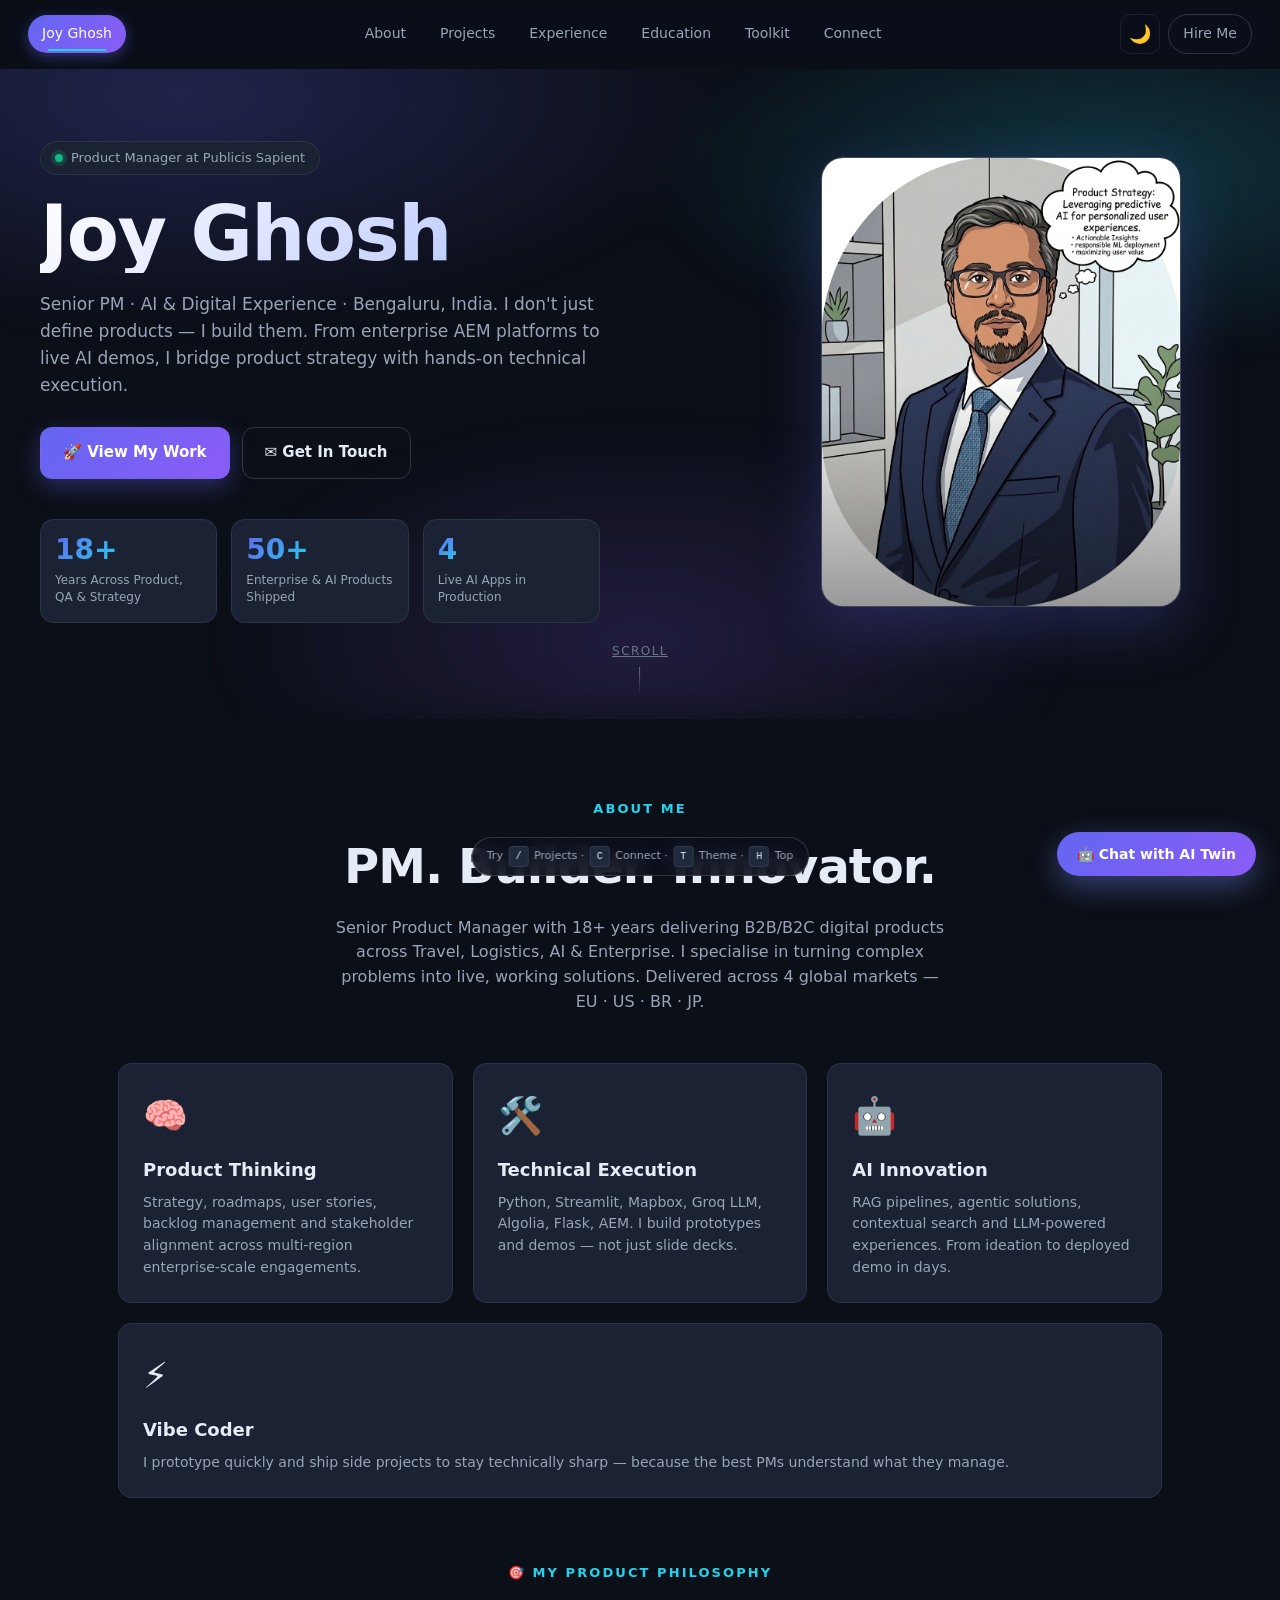
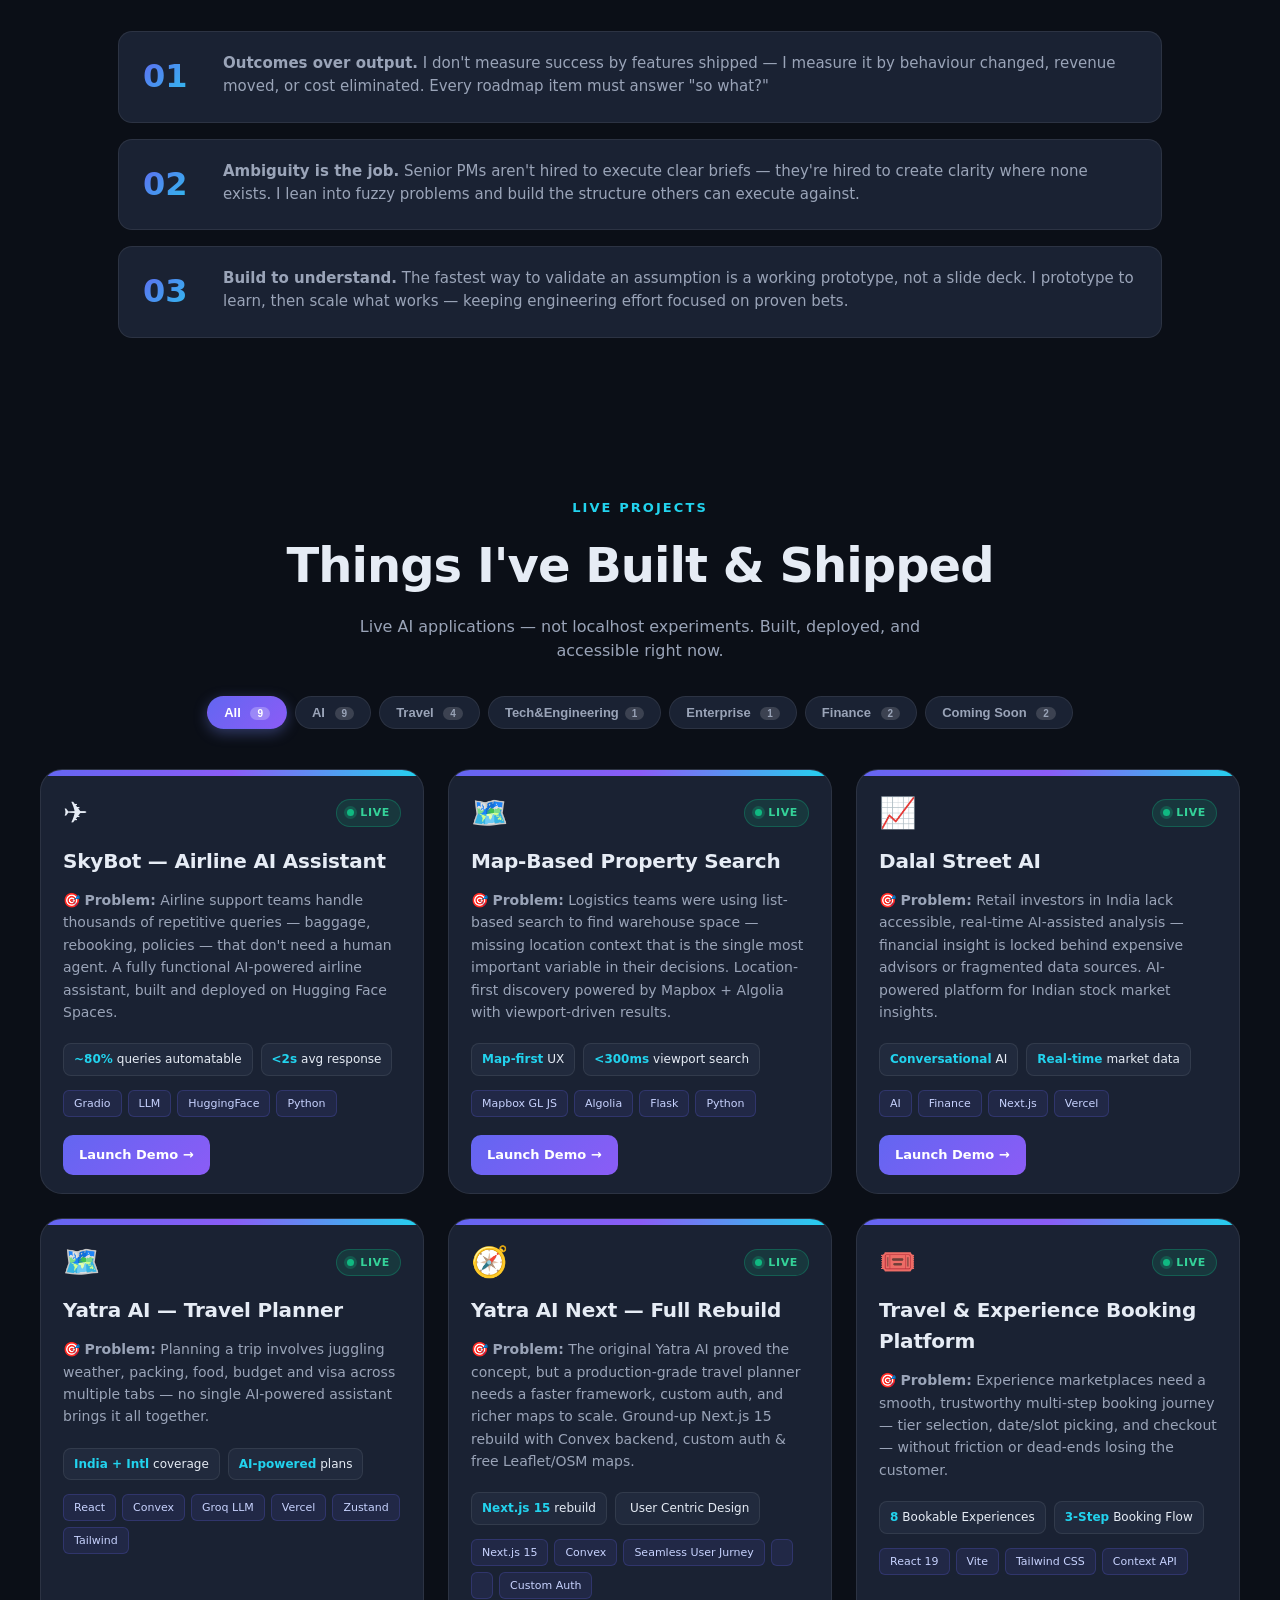
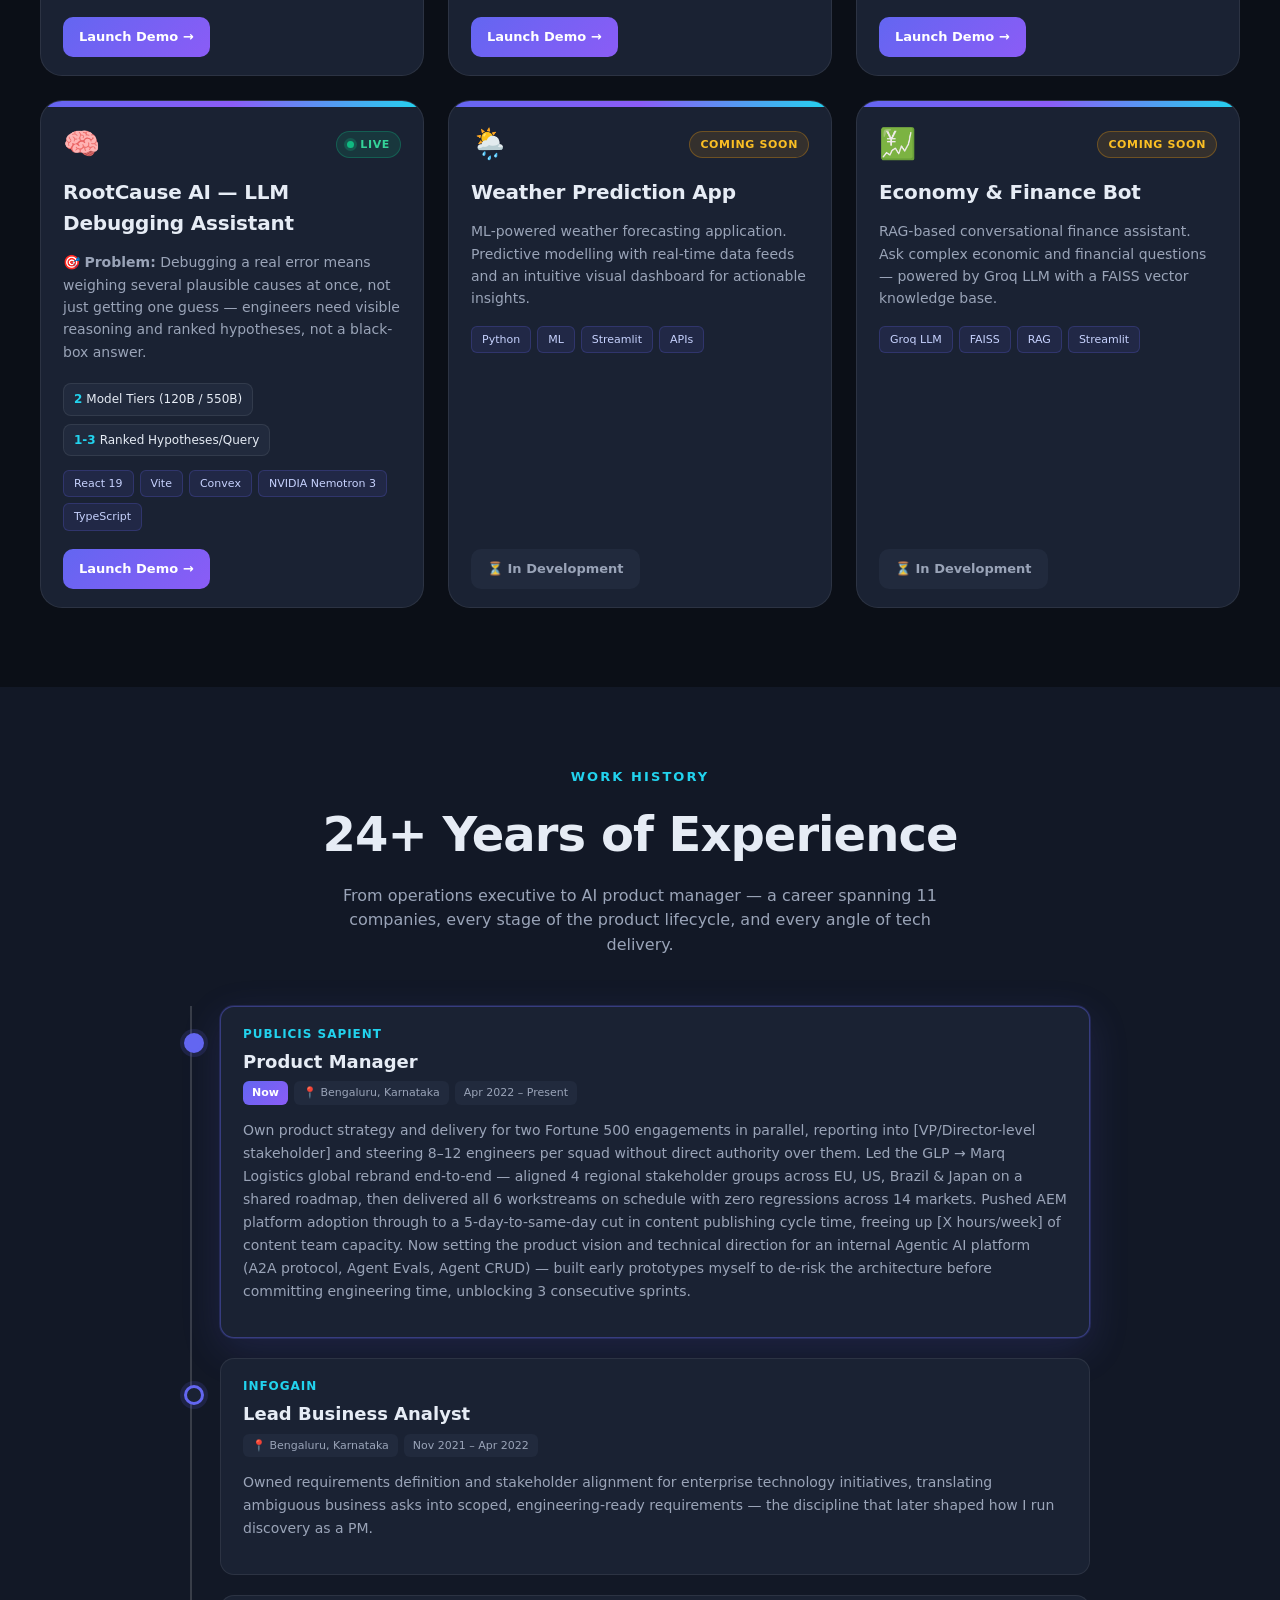
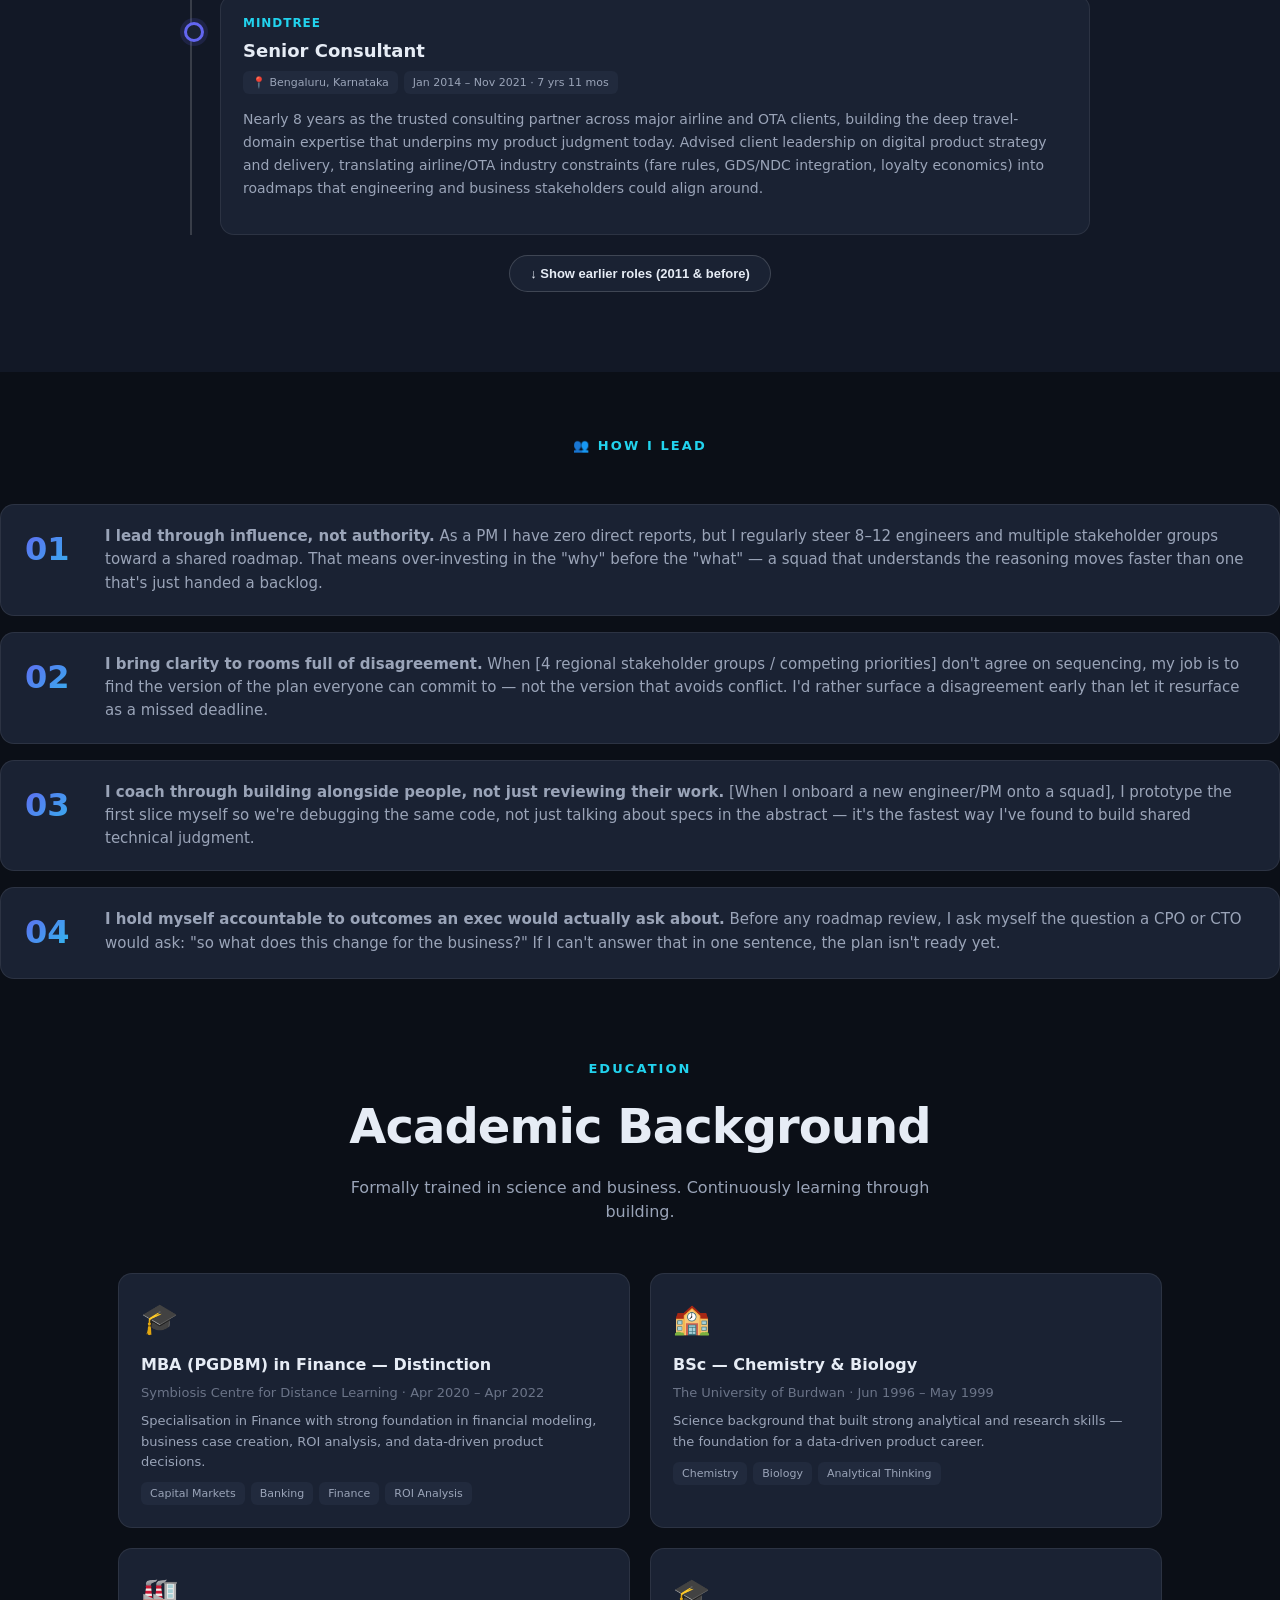
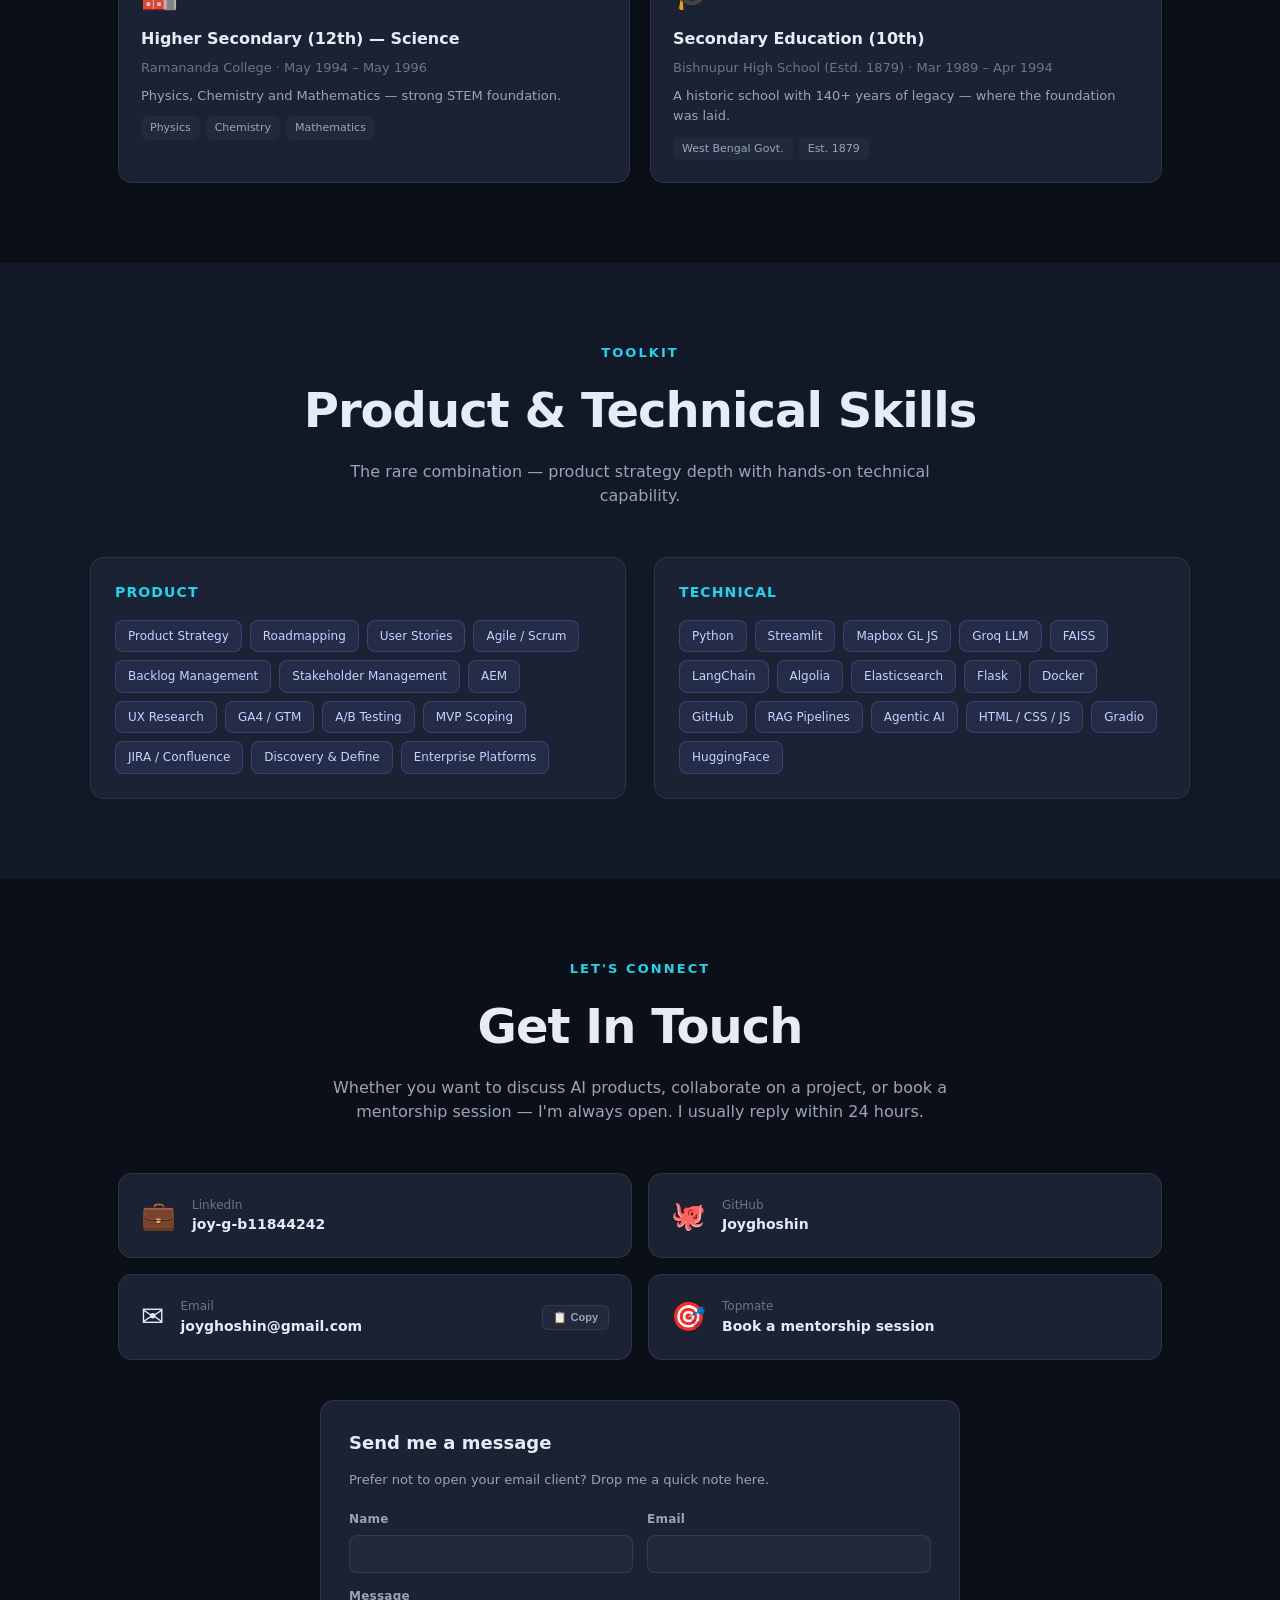
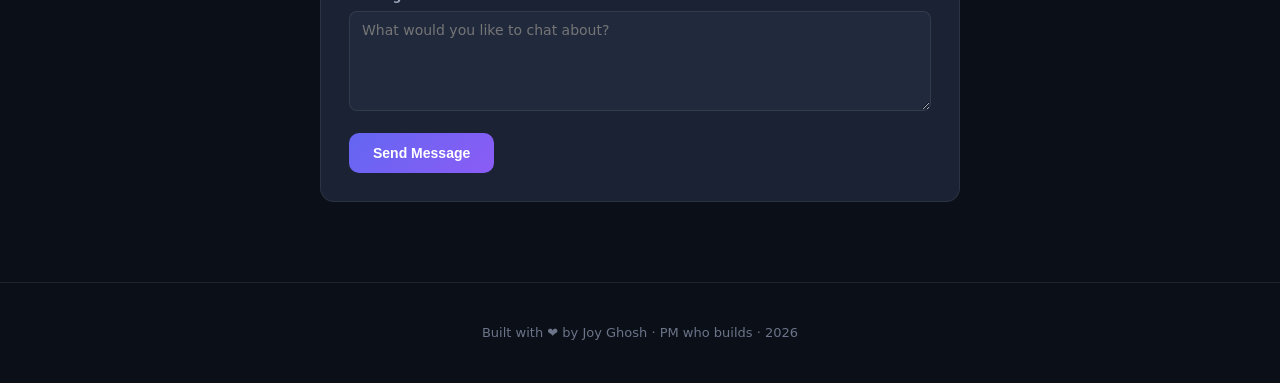
==== commit fd5f65d2: "Update index.html" ====
--- a/index.html
+++ b/index.html
@@ -214,7 +214,7 @@
         <button class="filter-tab is-active" data-filter="all">All <span class="count">7</span></button>
         <button class="filter-tab" data-filter="ai">AI <span class="count">0</span></button>
         <button class="filter-tab" data-filter="travel">Travel <span class="count">0</span></button>
-        <button class="filter-tab" data-filter="travel">Tech&Engineering<span class="count">0</span></button>
+        <button class="filter-tab" data-filter="Tech&Engineering">Tech&Engineering<span class="count">0</span></button>
         <button class="filter-tab" data-filter="enterprise">Enterprise <span class="count">0</span></button>
         <button class="filter-tab" data-filter="finance">Finance <span class="count">0</span></button>
         <button class="filter-tab" data-filter="soon">Coming Soon <span class="count">0</span></button>
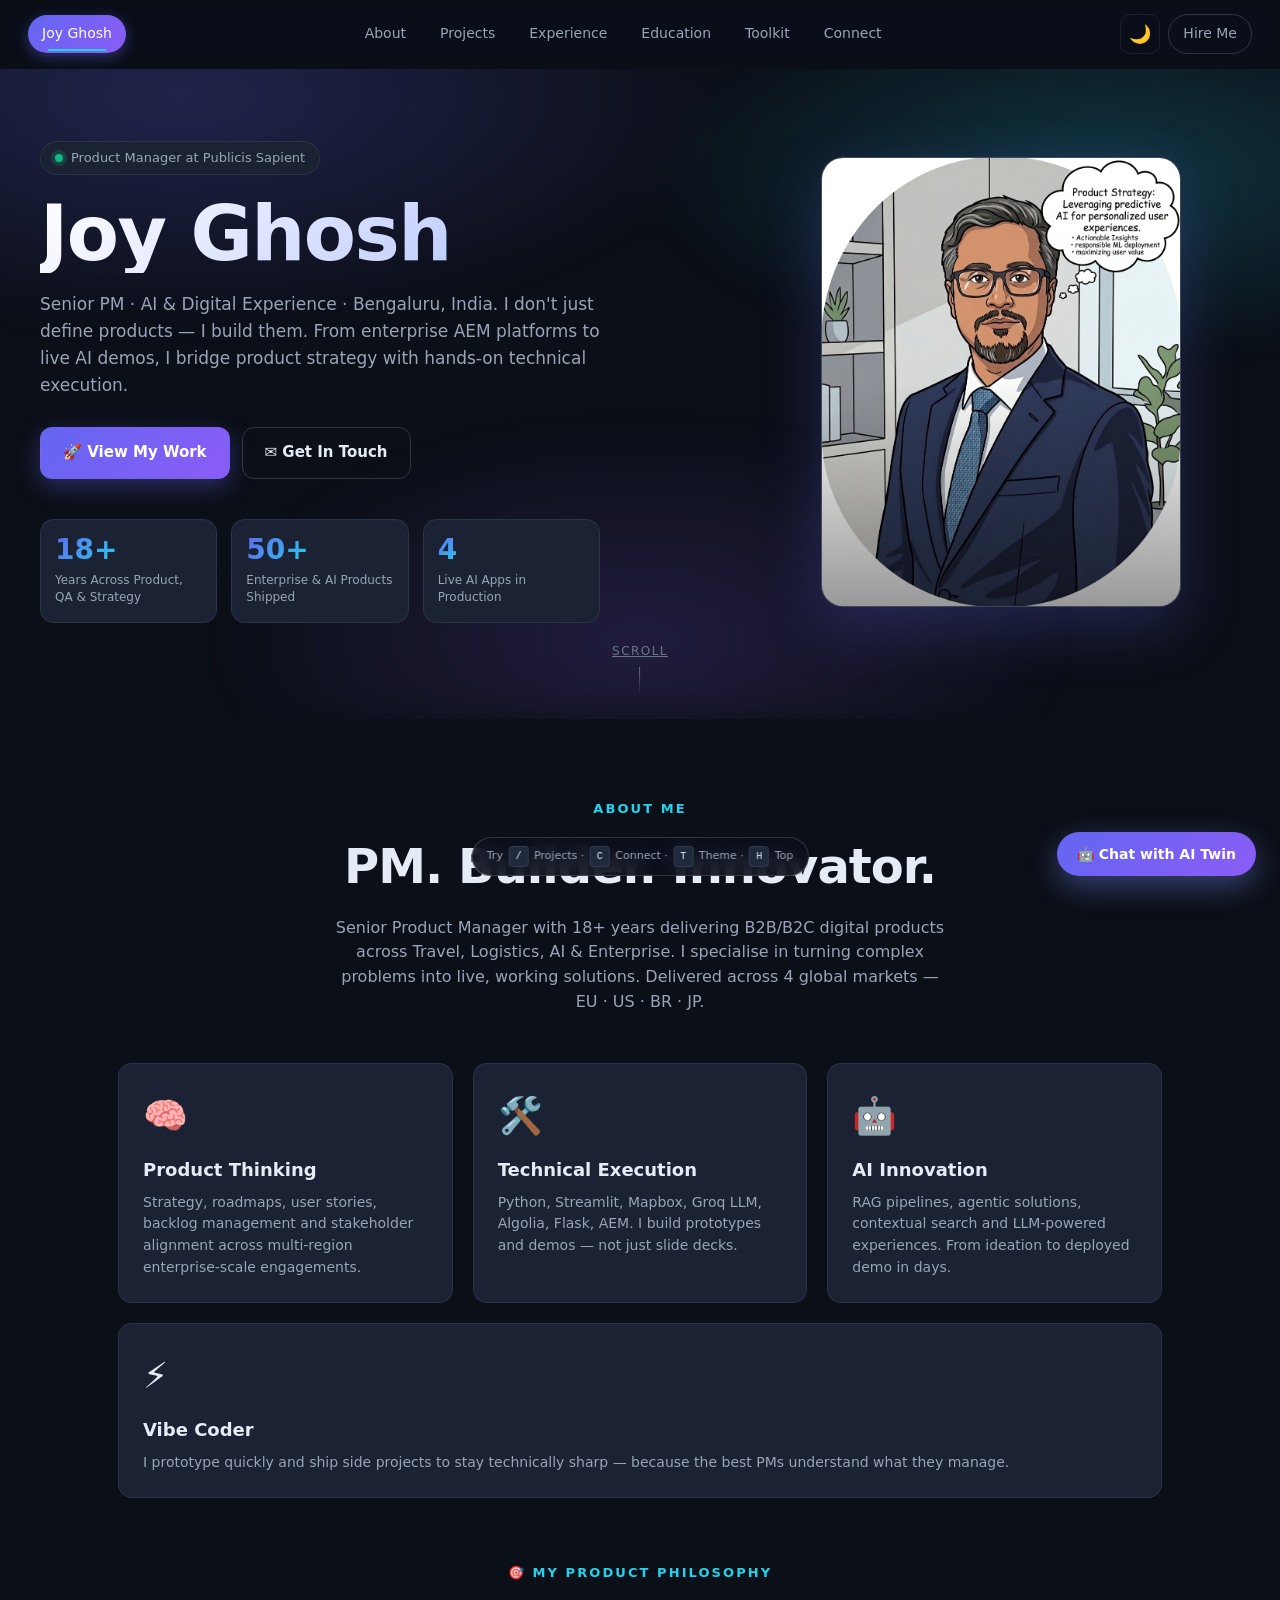
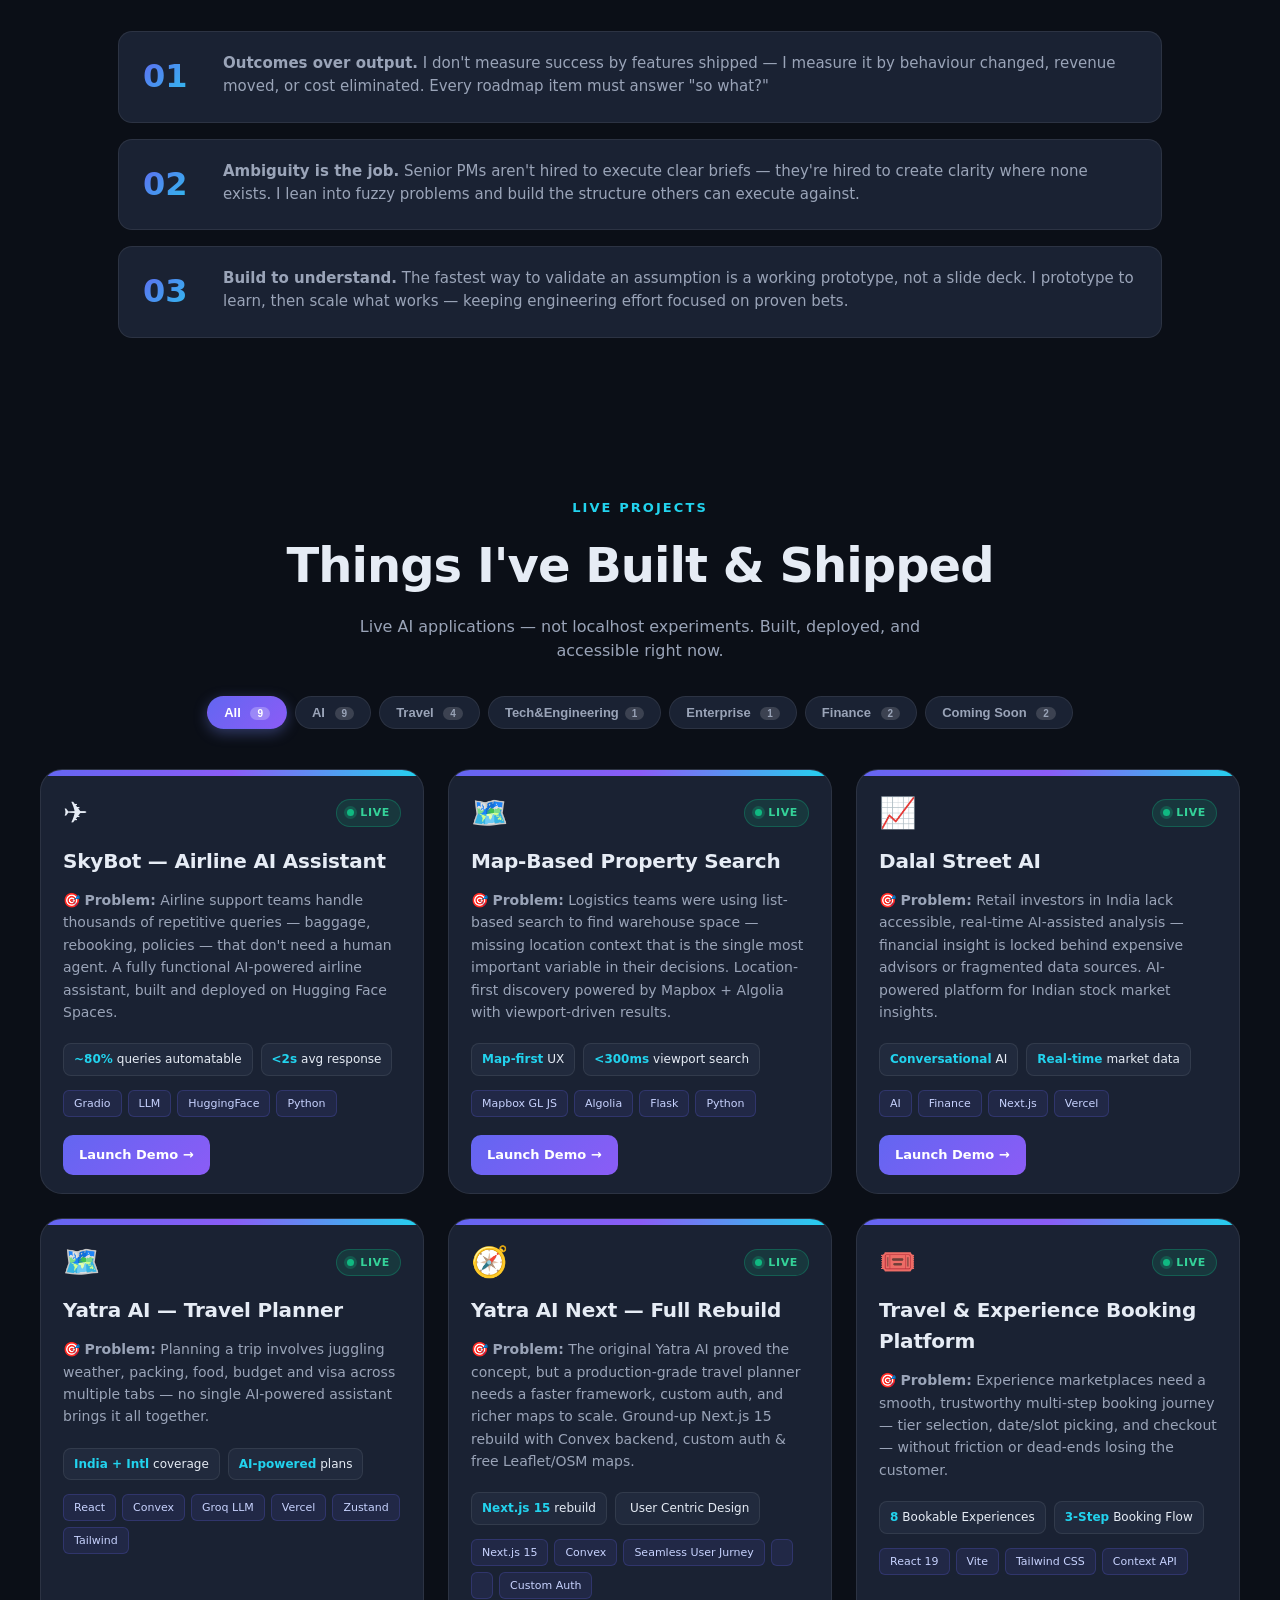
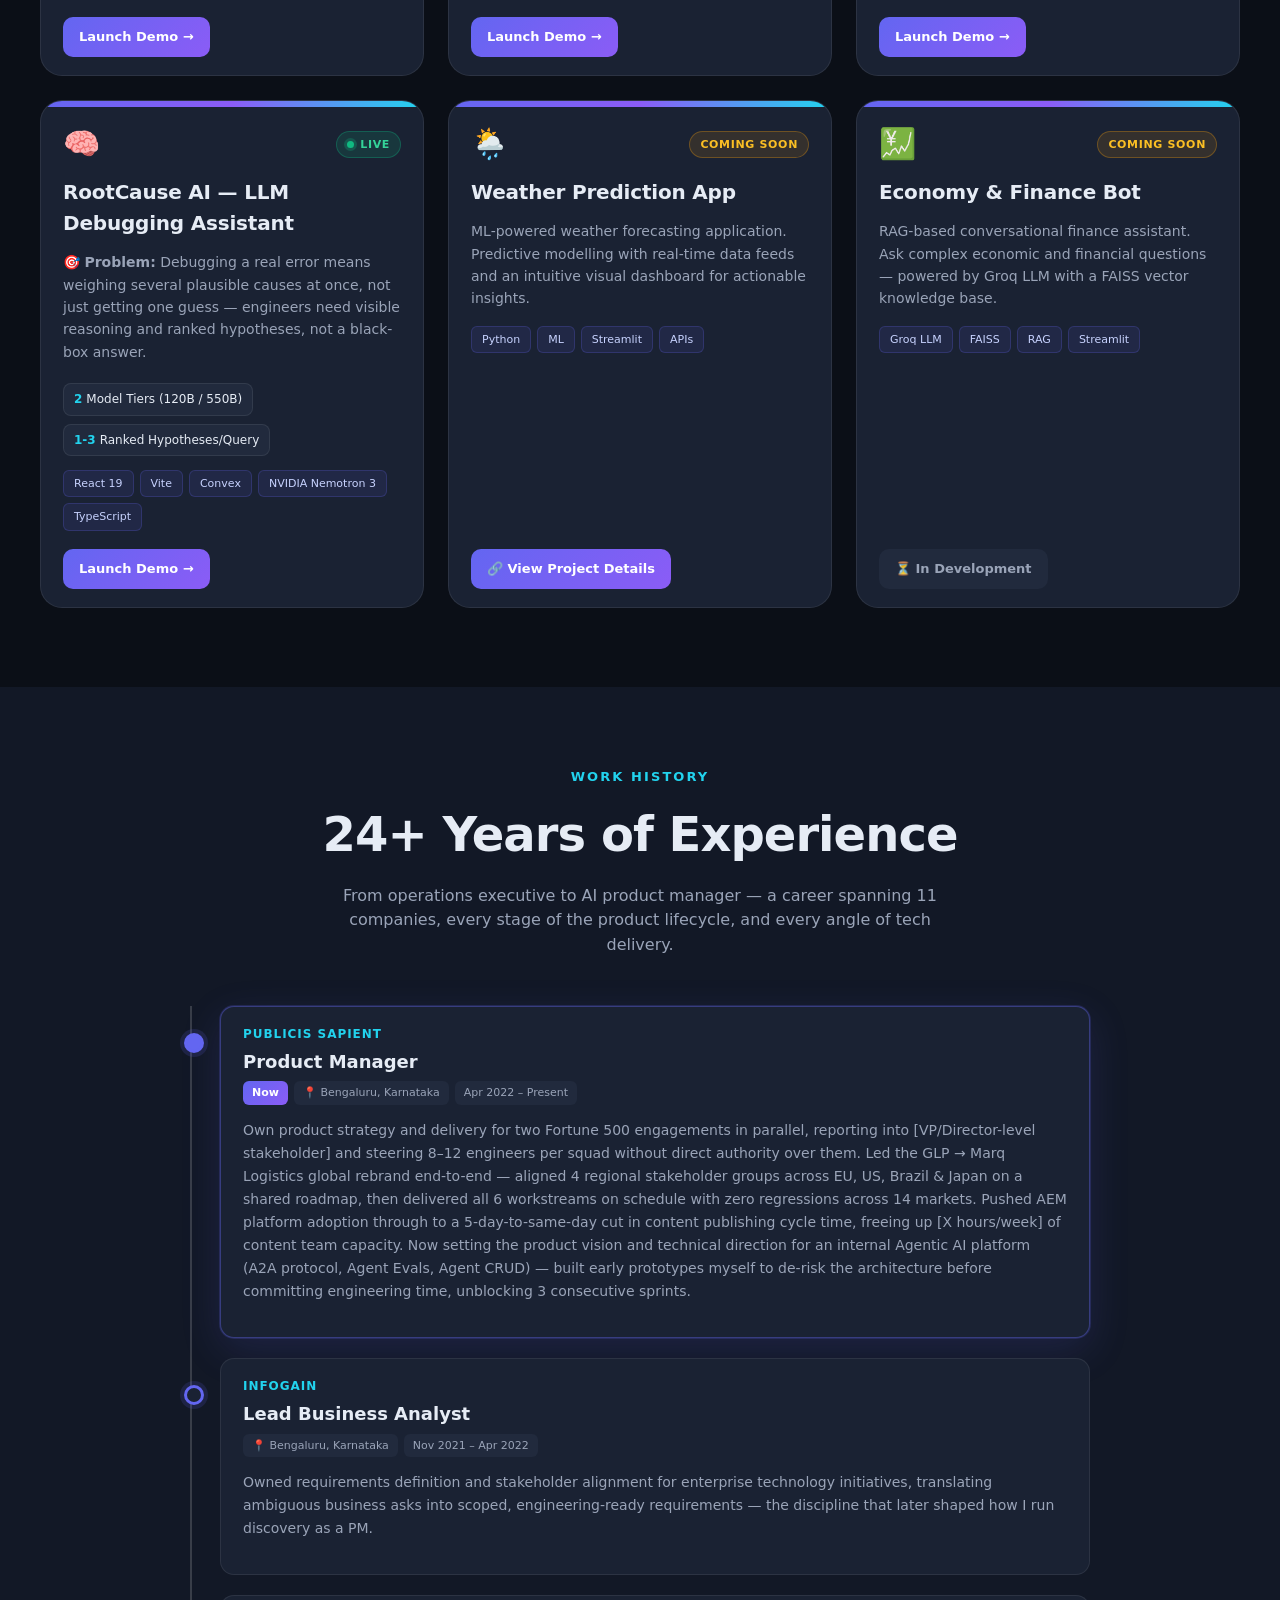
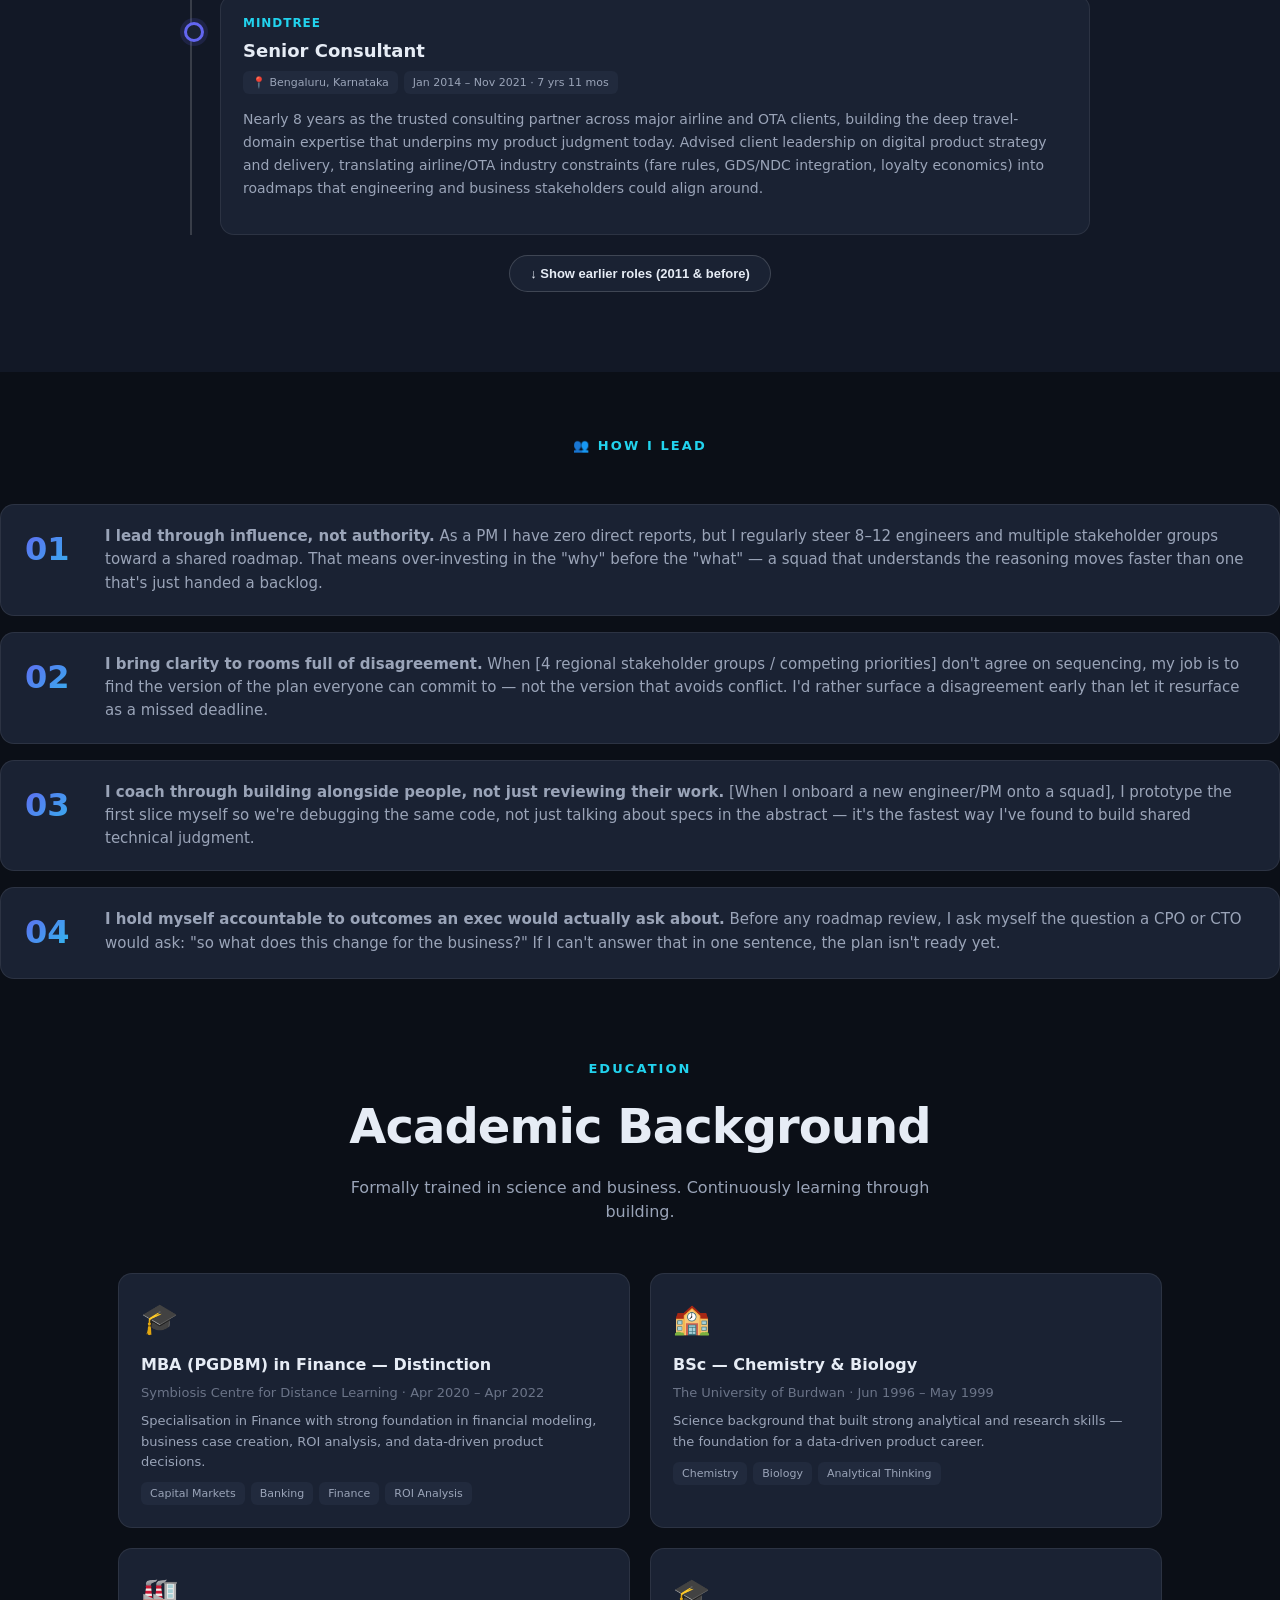
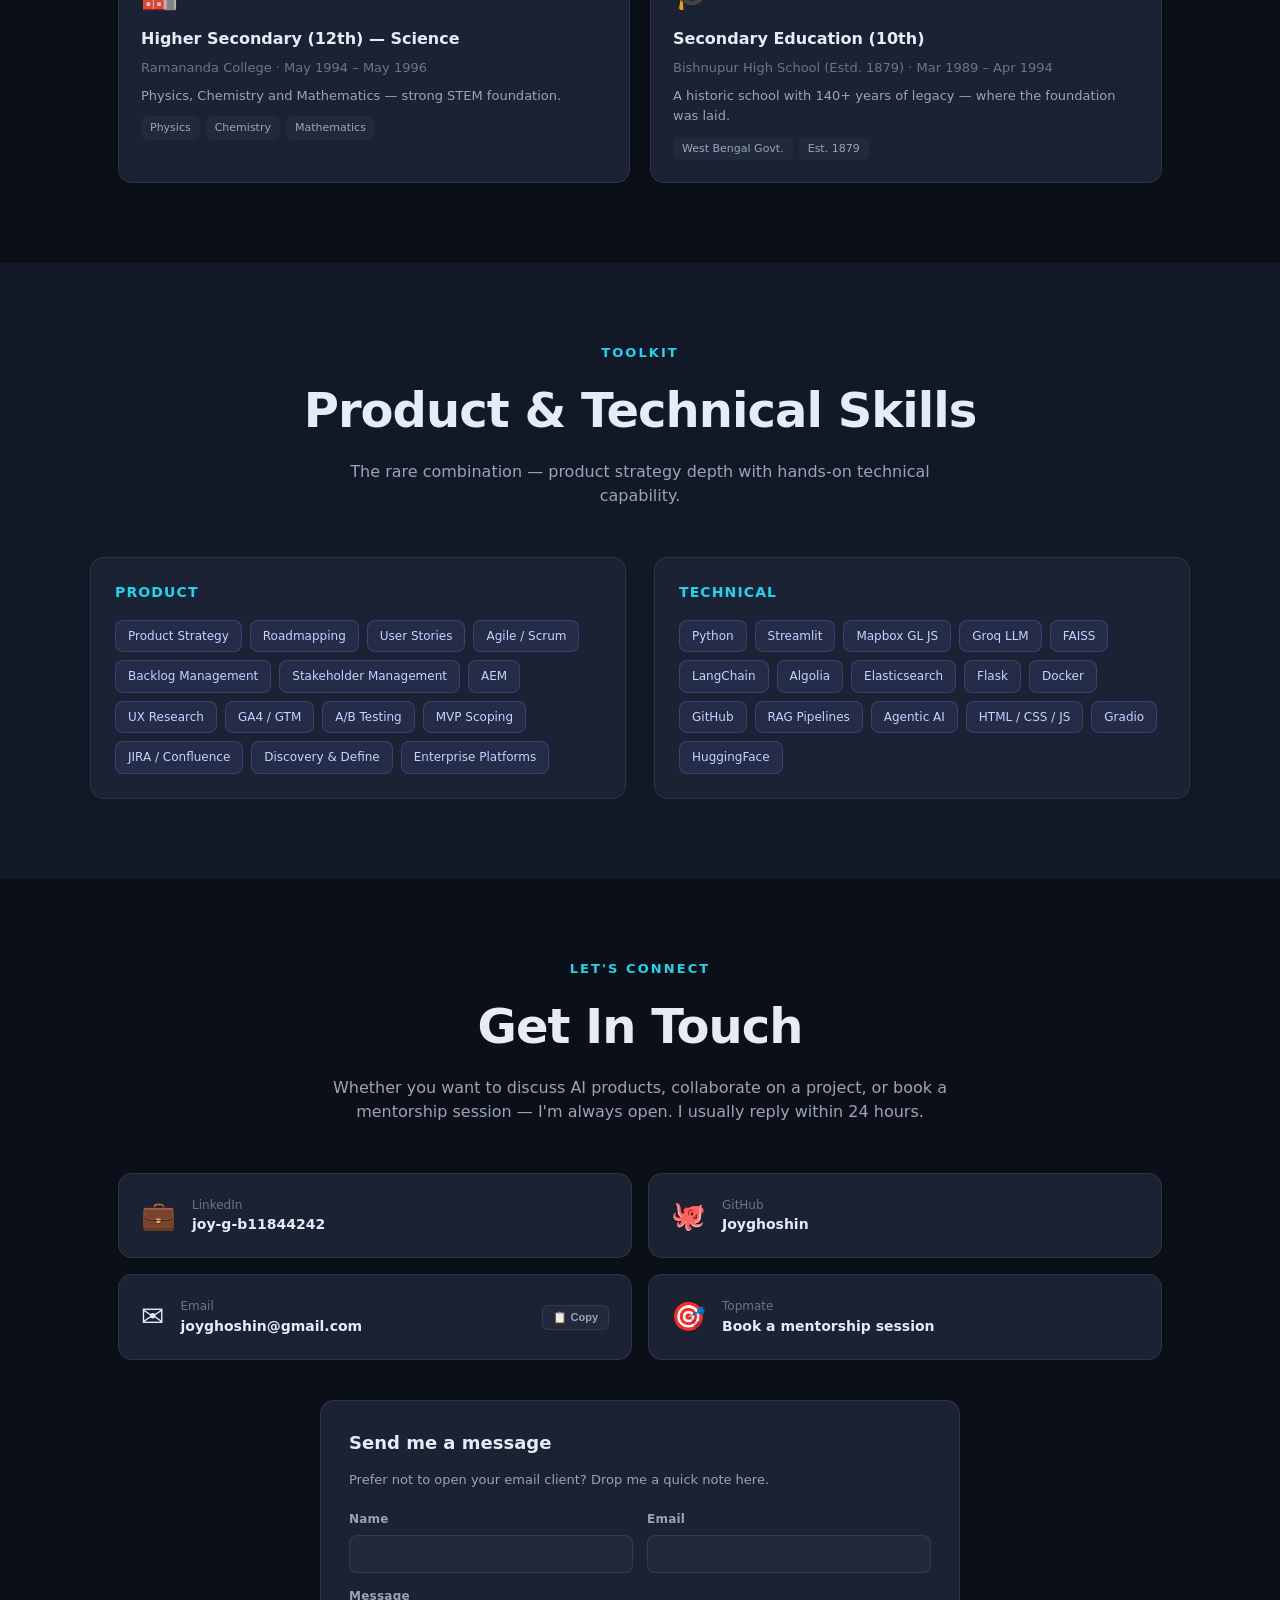
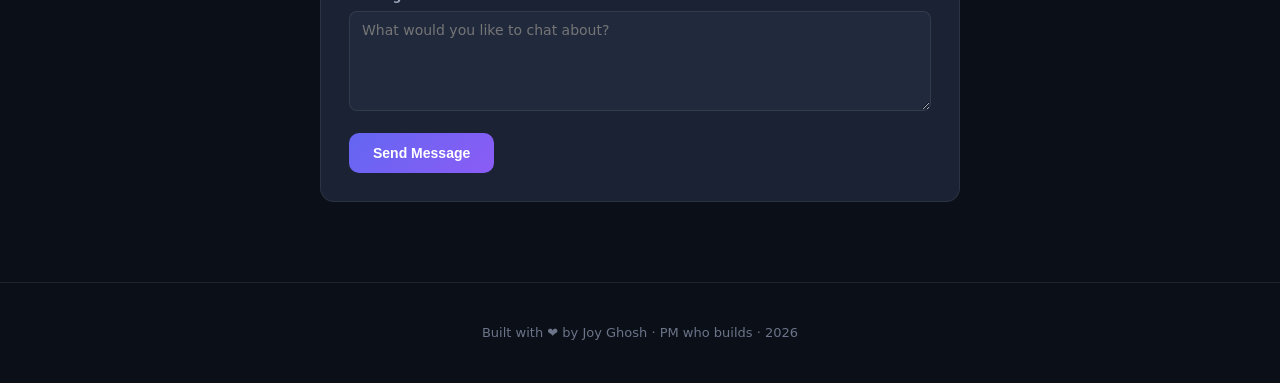
==== commit e53dc643: "Update index.html" ====
--- a/index.html
+++ b/index.html
@@ -307,15 +307,29 @@
 </article>
 
         <article class="project-card" data-category="soon ai">
-          <div class="project-card__strip"></div>
-          <div class="project-card__body">
-            <div class="project-card__head"><span class="project-card__icon">🌦️</span><span class="badge badge-soon">Coming Soon</span></div>
-            <h3>Weather Prediction App</h3>
-            <p class="project-card__desc">ML-powered weather forecasting application. Predictive modelling with real-time data feeds and an intuitive visual dashboard for actionable insights.</p>
-            <div class="chip-row"><span class="chip">Python</span><span class="chip">ML</span><span class="chip">Streamlit</span><span class="chip">APIs</span></div>
-            <a class="project-card__cta project-card__cta--muted">⏳ In Development</a>
-          </div>
-        </article>
+  <div class="project-card__strip"></div>
+  <div class="project-card__body">
+    <div class="project-card__head">
+      <span class="project-card__icon">🌦️</span>
+      <span class="badge badge-soon">Coming Soon</span>
+    </div>
+    <h3>Weather Prediction App</h3>
+    <p class="project-card__desc">
+      ML-powered weather forecasting application. Predictive modelling with real-time data feeds and an intuitive visual dashboard for actionable insights.
+    </p>
+    <div class="chip-row">
+      <span class="chip">Python</span>
+      <span class="chip">ML</span>
+      <span class="chip">Streamlit</span>
+      <span class="chip">APIs</span>
+    </div>
+    <!-- Updated CTA to link to Notion -->
+    <a class="project-card__cta" href="https://fierce-timimus-207.notion.site/Project-India-Weather-Agent-3b4144ee6eb880aab91deba1576c765e" target="_blank">
+      🔗 View Project Details
+    </a>
+  </div>
+</article>
+
 
         <article class="project-card" data-category="soon ai finance">
           <div class="project-card__strip"></div>
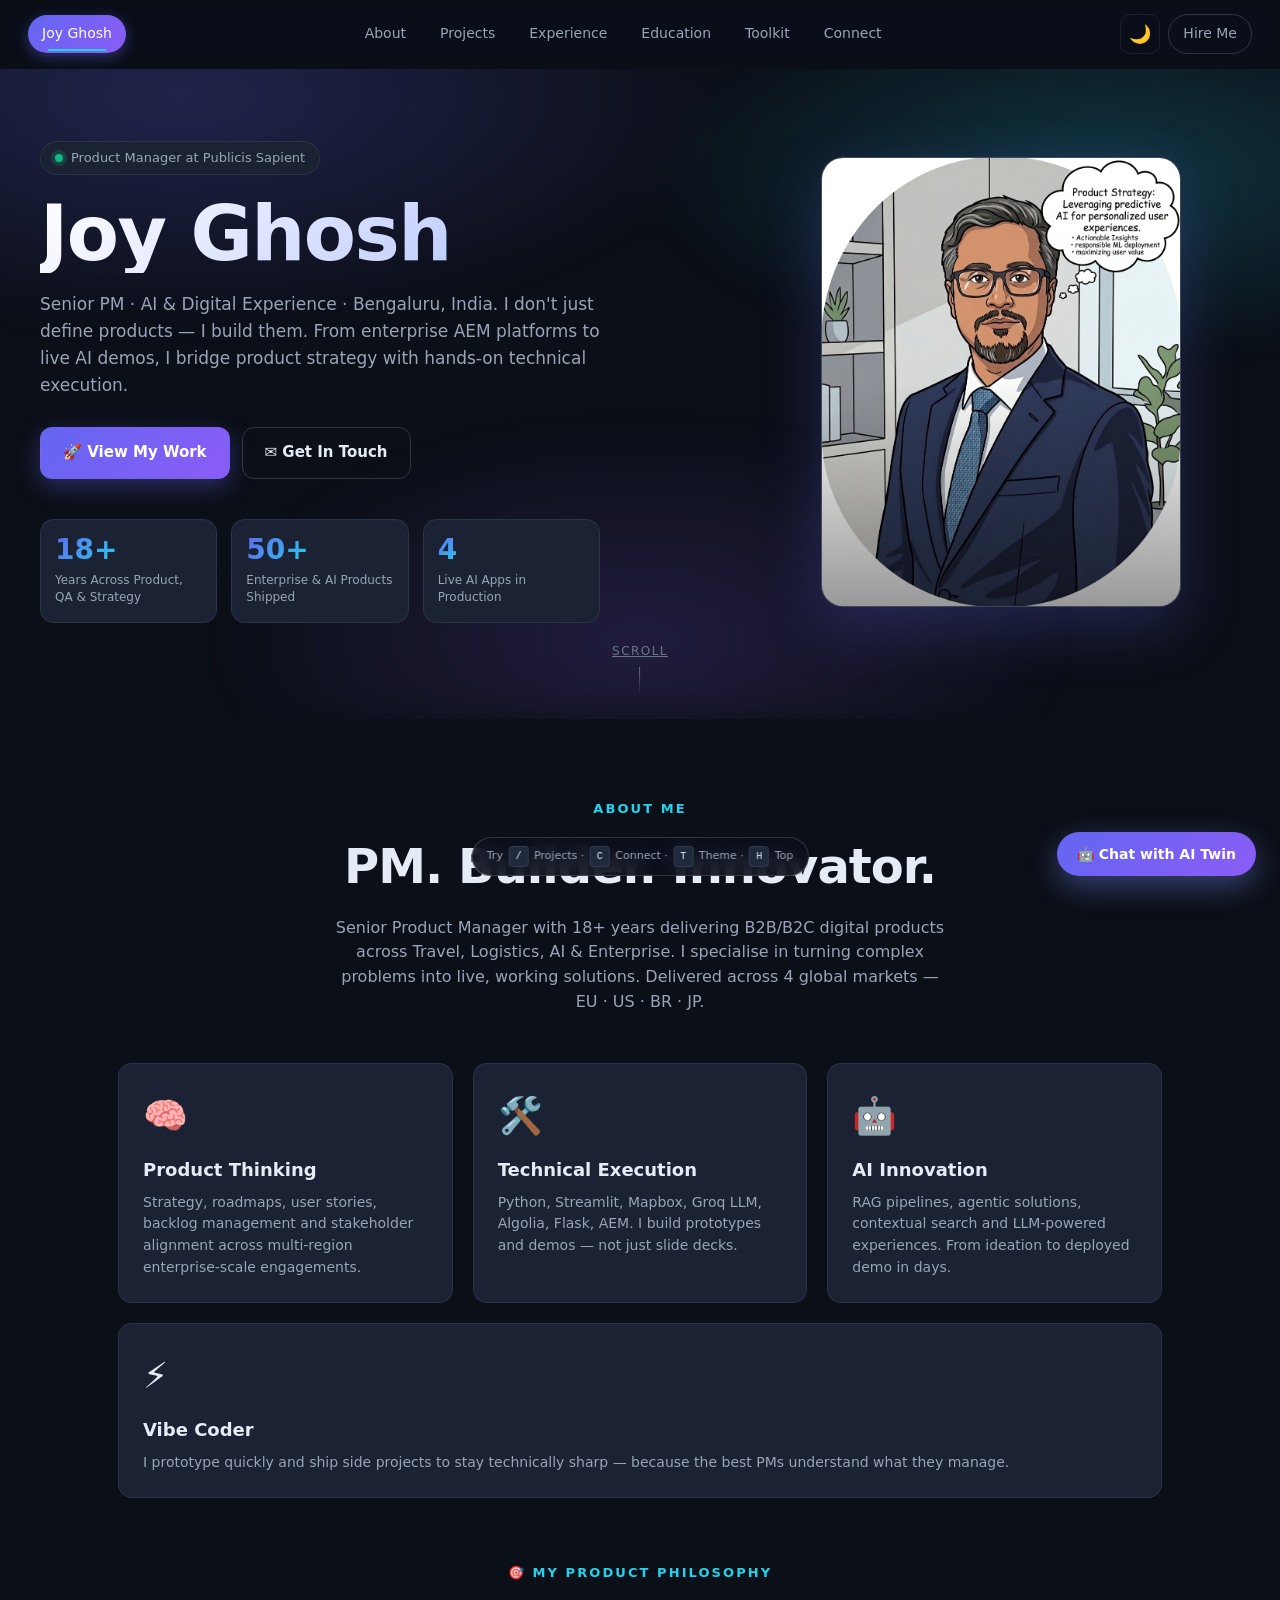
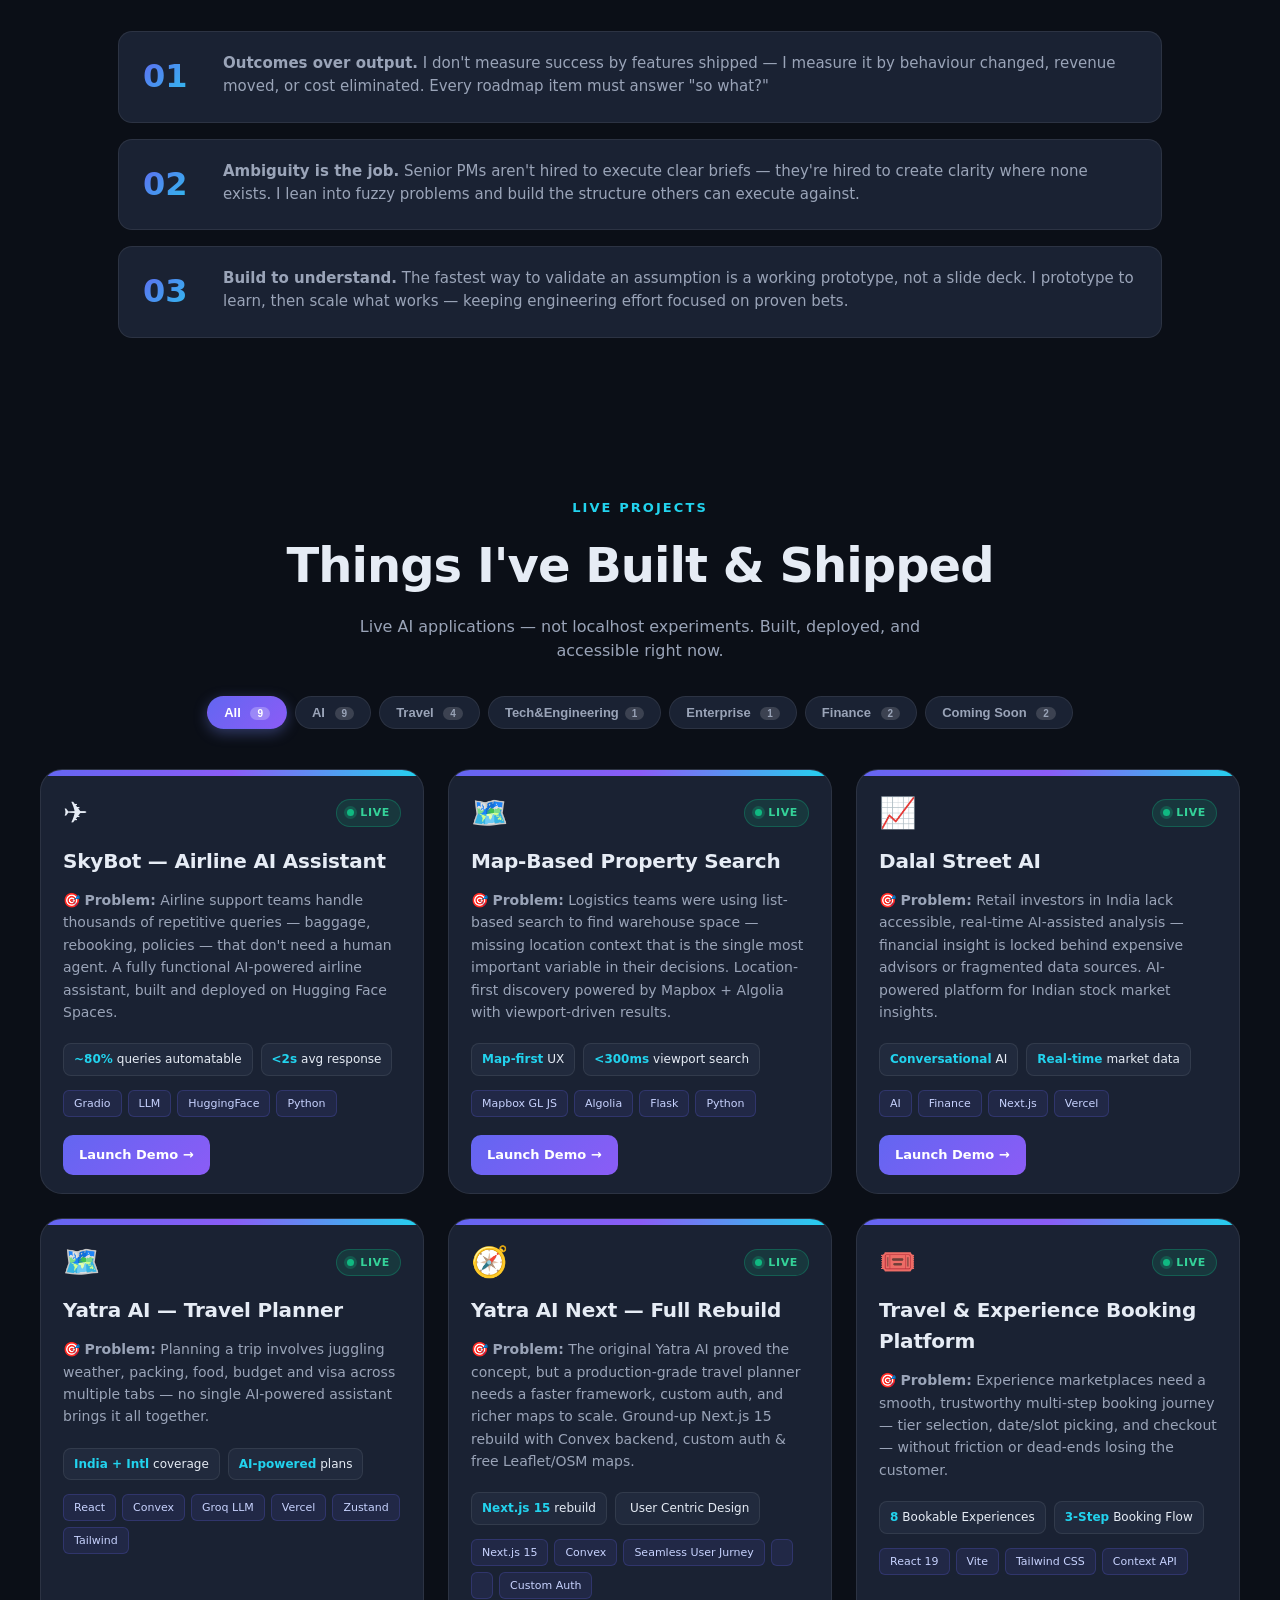
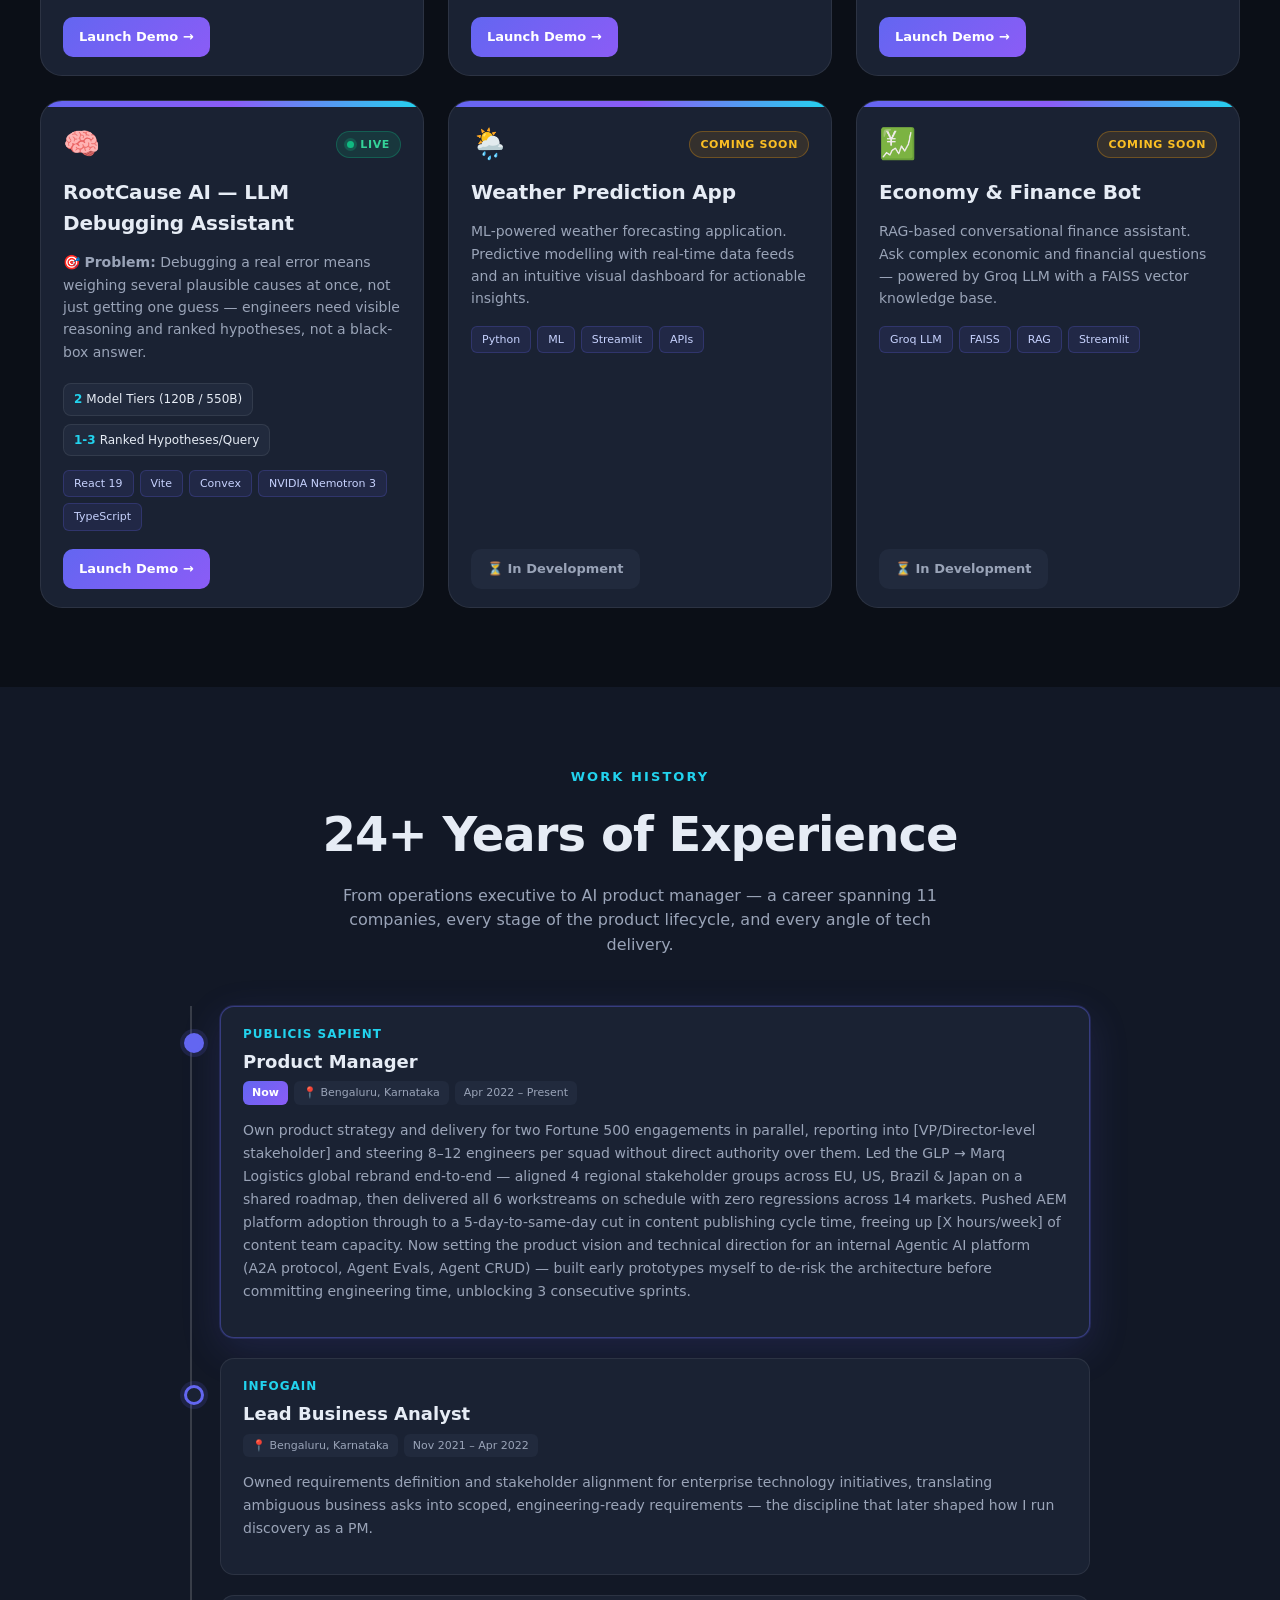
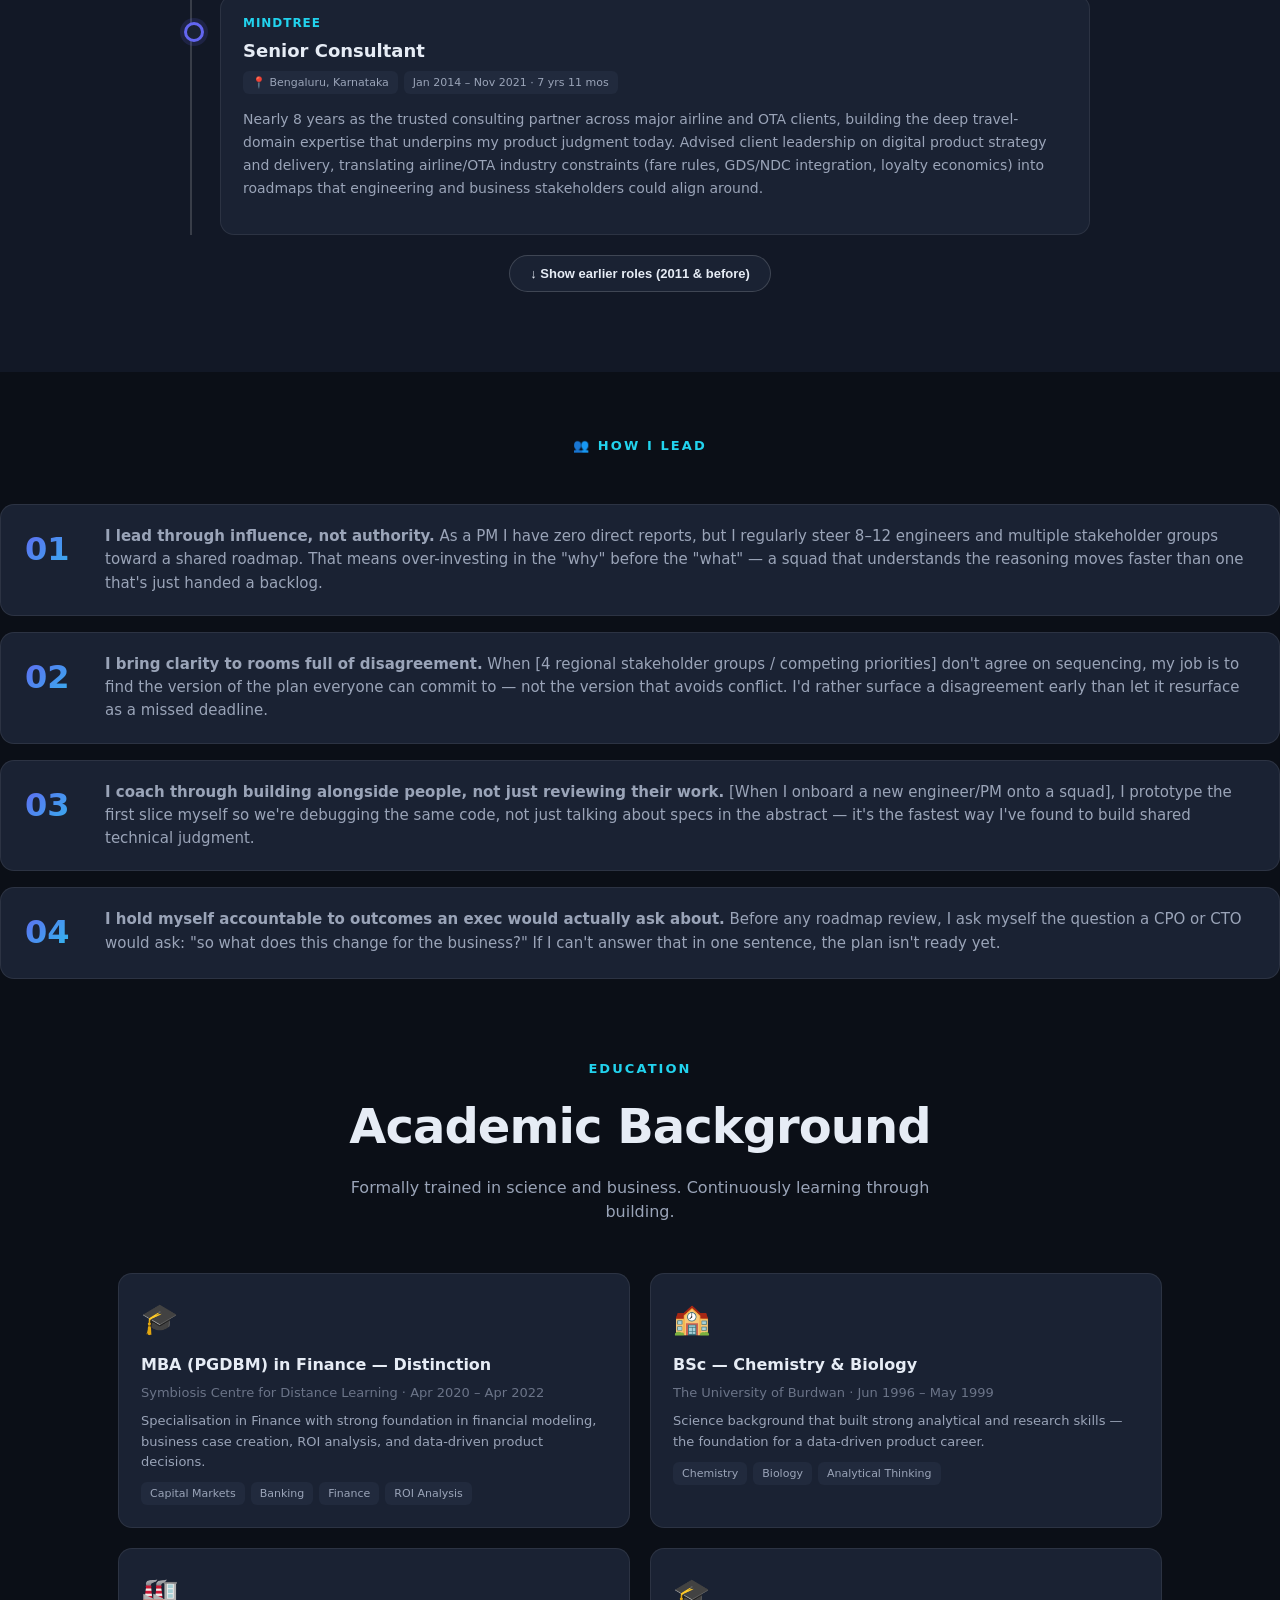
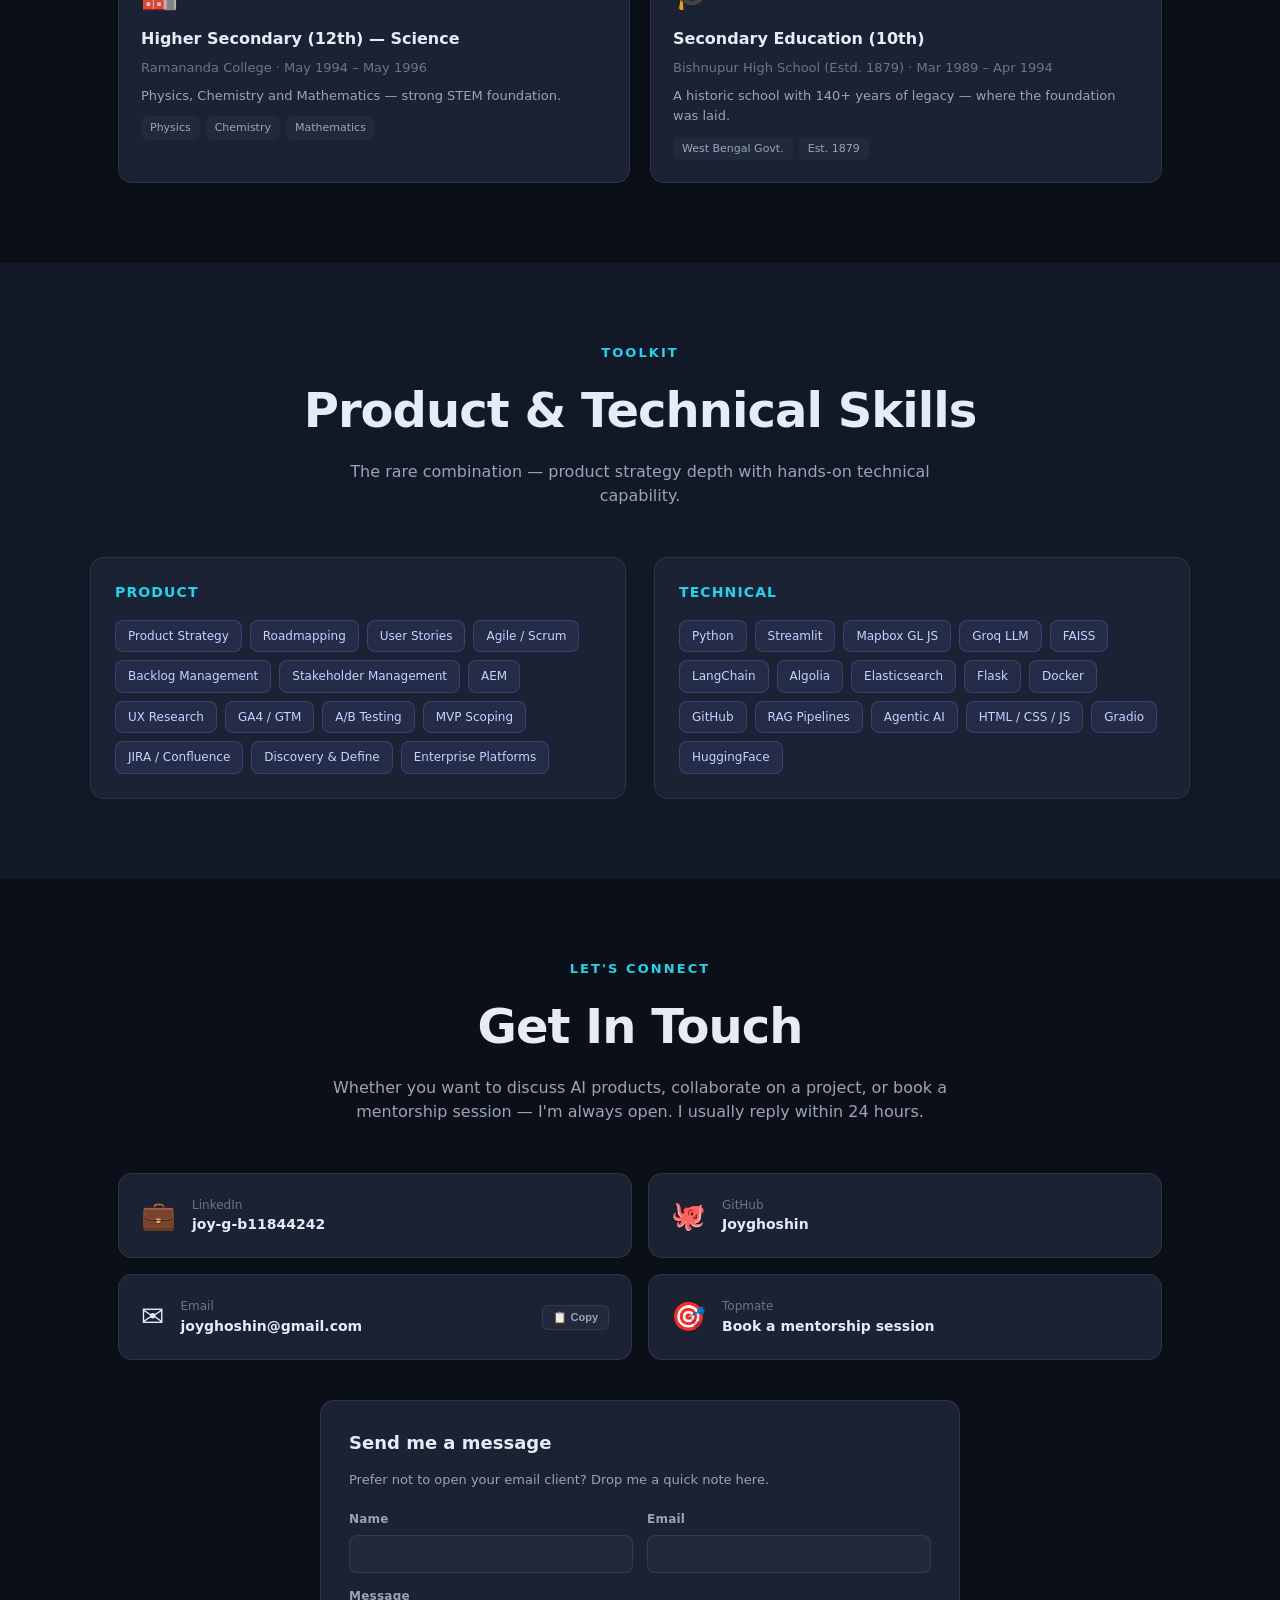
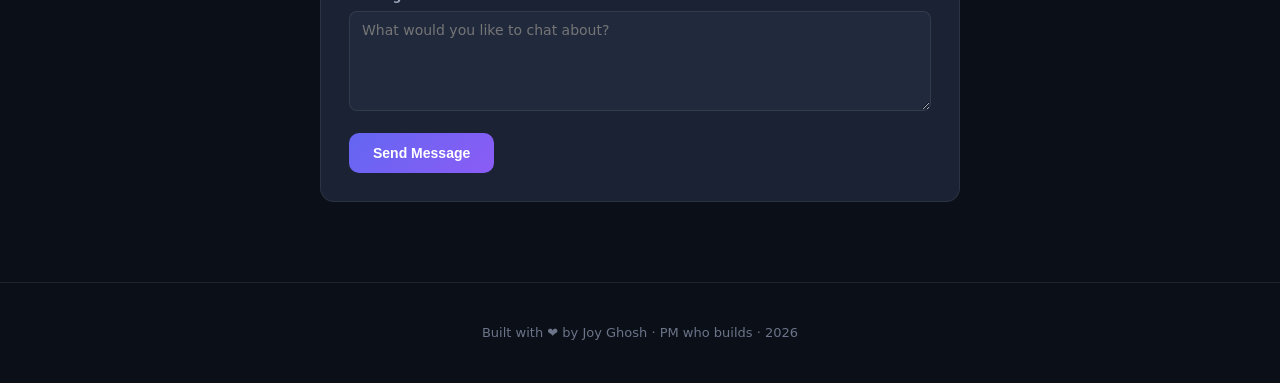
==== commit 02bcfaf6: "Update index.html" ====
--- a/index.html
+++ b/index.html
@@ -307,29 +307,15 @@
 </article>
 
         <article class="project-card" data-category="soon ai">
-  <div class="project-card__strip"></div>
-  <div class="project-card__body">
-    <div class="project-card__head">
-      <span class="project-card__icon">🌦️</span>
-      <span class="badge badge-soon">Coming Soon</span>
-    </div>
-    <h3>Weather Prediction App</h3>
-    <p class="project-card__desc">
-      ML-powered weather forecasting application. Predictive modelling with real-time data feeds and an intuitive visual dashboard for actionable insights.
-    </p>
-    <div class="chip-row">
-      <span class="chip">Python</span>
-      <span class="chip">ML</span>
-      <span class="chip">Streamlit</span>
-      <span class="chip">APIs</span>
-    </div>
-    <!-- Updated CTA to link to Notion -->
-    <a class="project-card__cta" href="https://fierce-timimus-207.notion.site/Project-India-Weather-Agent-3b4144ee6eb880aab91deba1576c765e" target="_blank">
-      🔗 View Project Details
-    </a>
-  </div>
-</article>
-
+          <div class="project-card__strip"></div>
+          <div class="project-card__body">
+            <div class="project-card__head"><span class="project-card__icon">🌦️</span><span class="badge badge-soon">Coming Soon</span></div>
+            <h3>Weather Prediction App</h3>
+            <p class="project-card__desc">ML-powered weather forecasting application. Predictive modelling with real-time data feeds and an intuitive visual dashboard for actionable insights.</p>
+            <div class="chip-row"><span class="chip">Python</span><span class="chip">ML</span><span class="chip">Streamlit</span><span class="chip">APIs</span></div>
+            <a class="project-card__cta project-card__cta--muted">⏳ In Development</a>
+          </div>
+        </article>
 
         <article class="project-card" data-category="soon ai finance">
           <div class="project-card__strip"></div>
